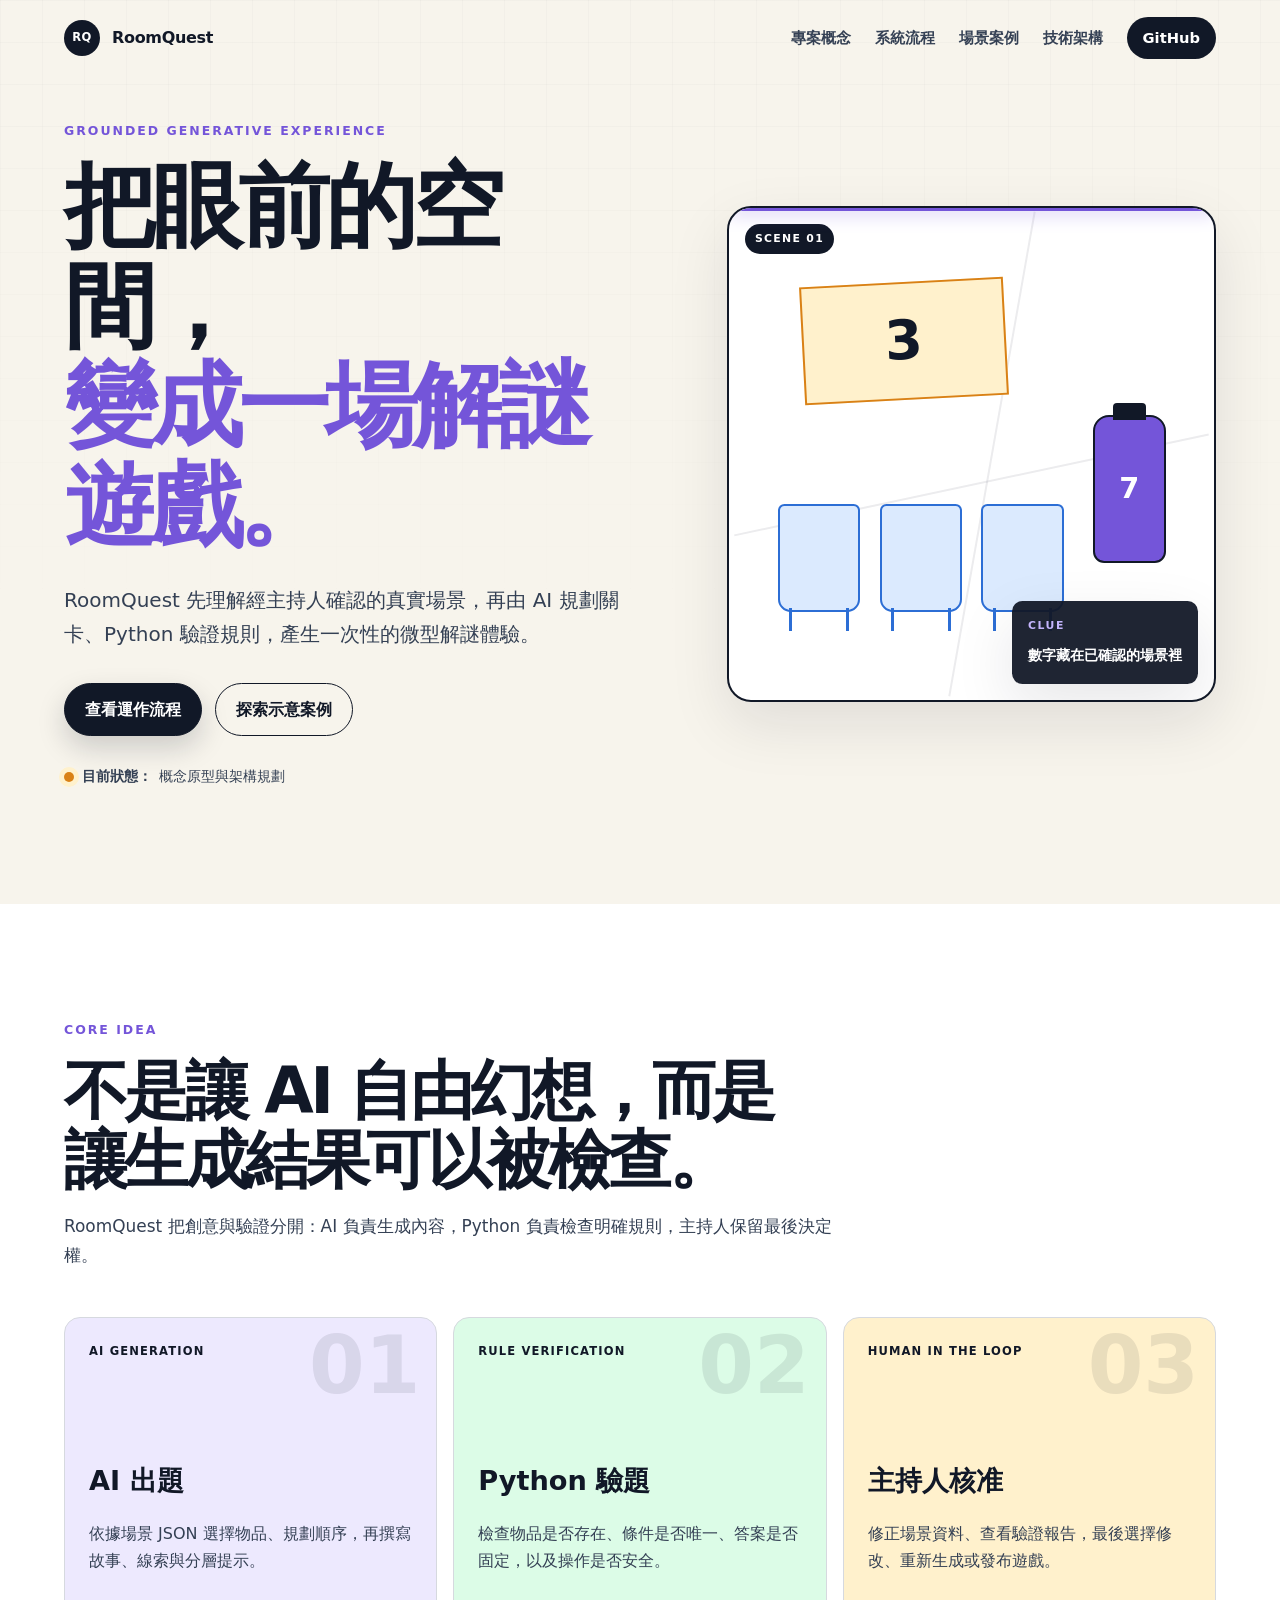
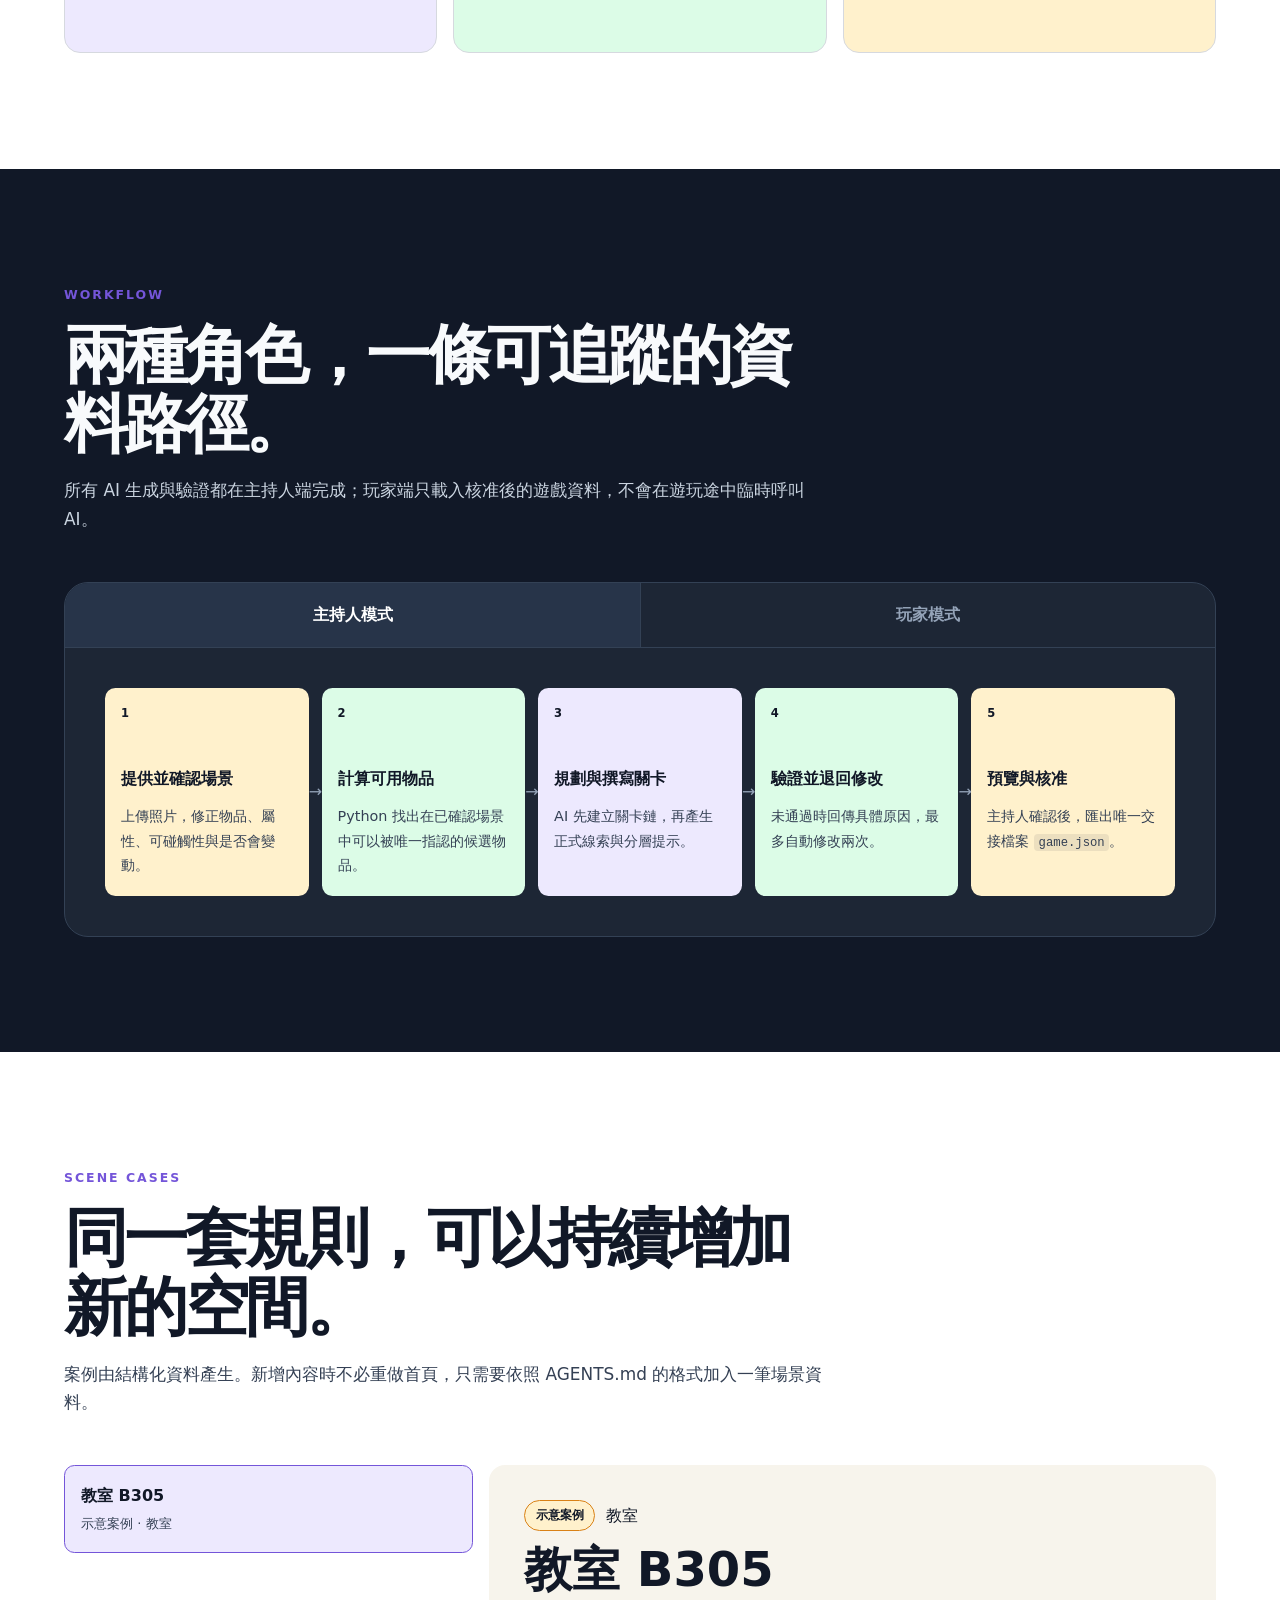
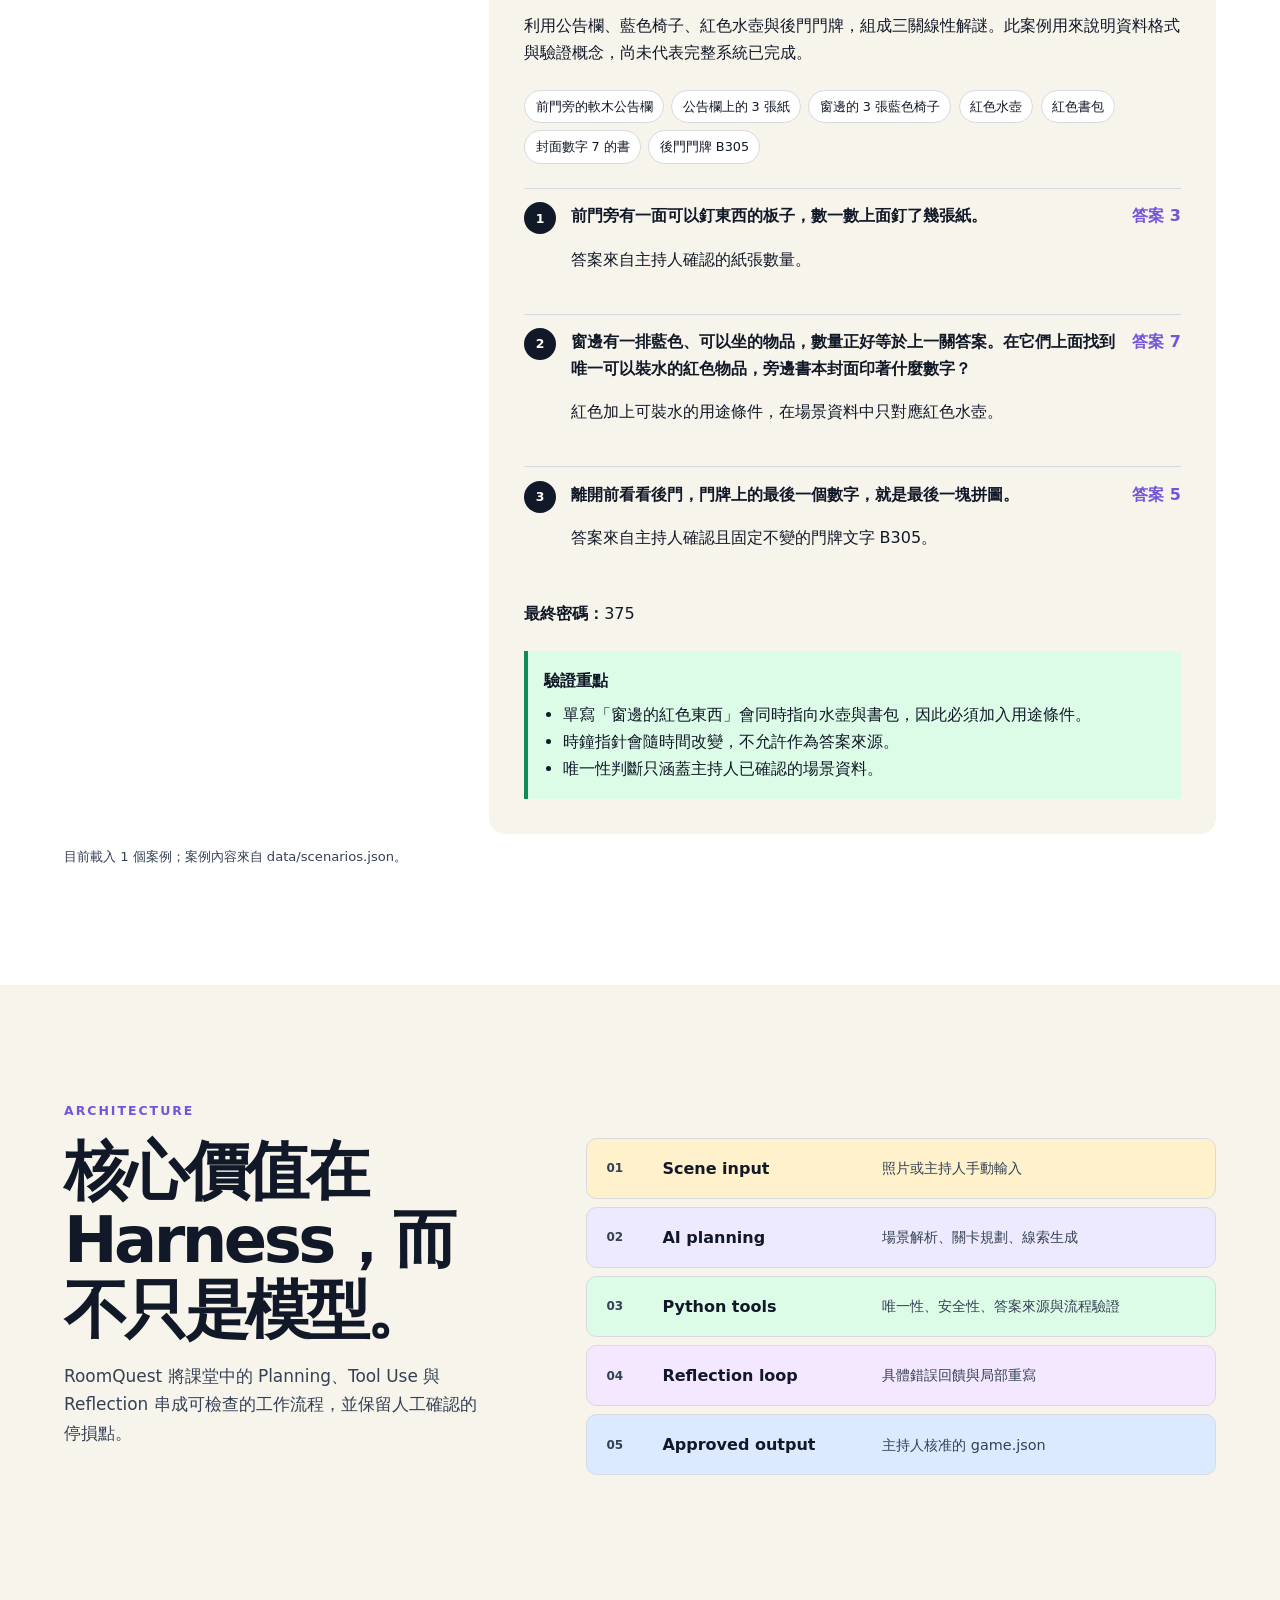
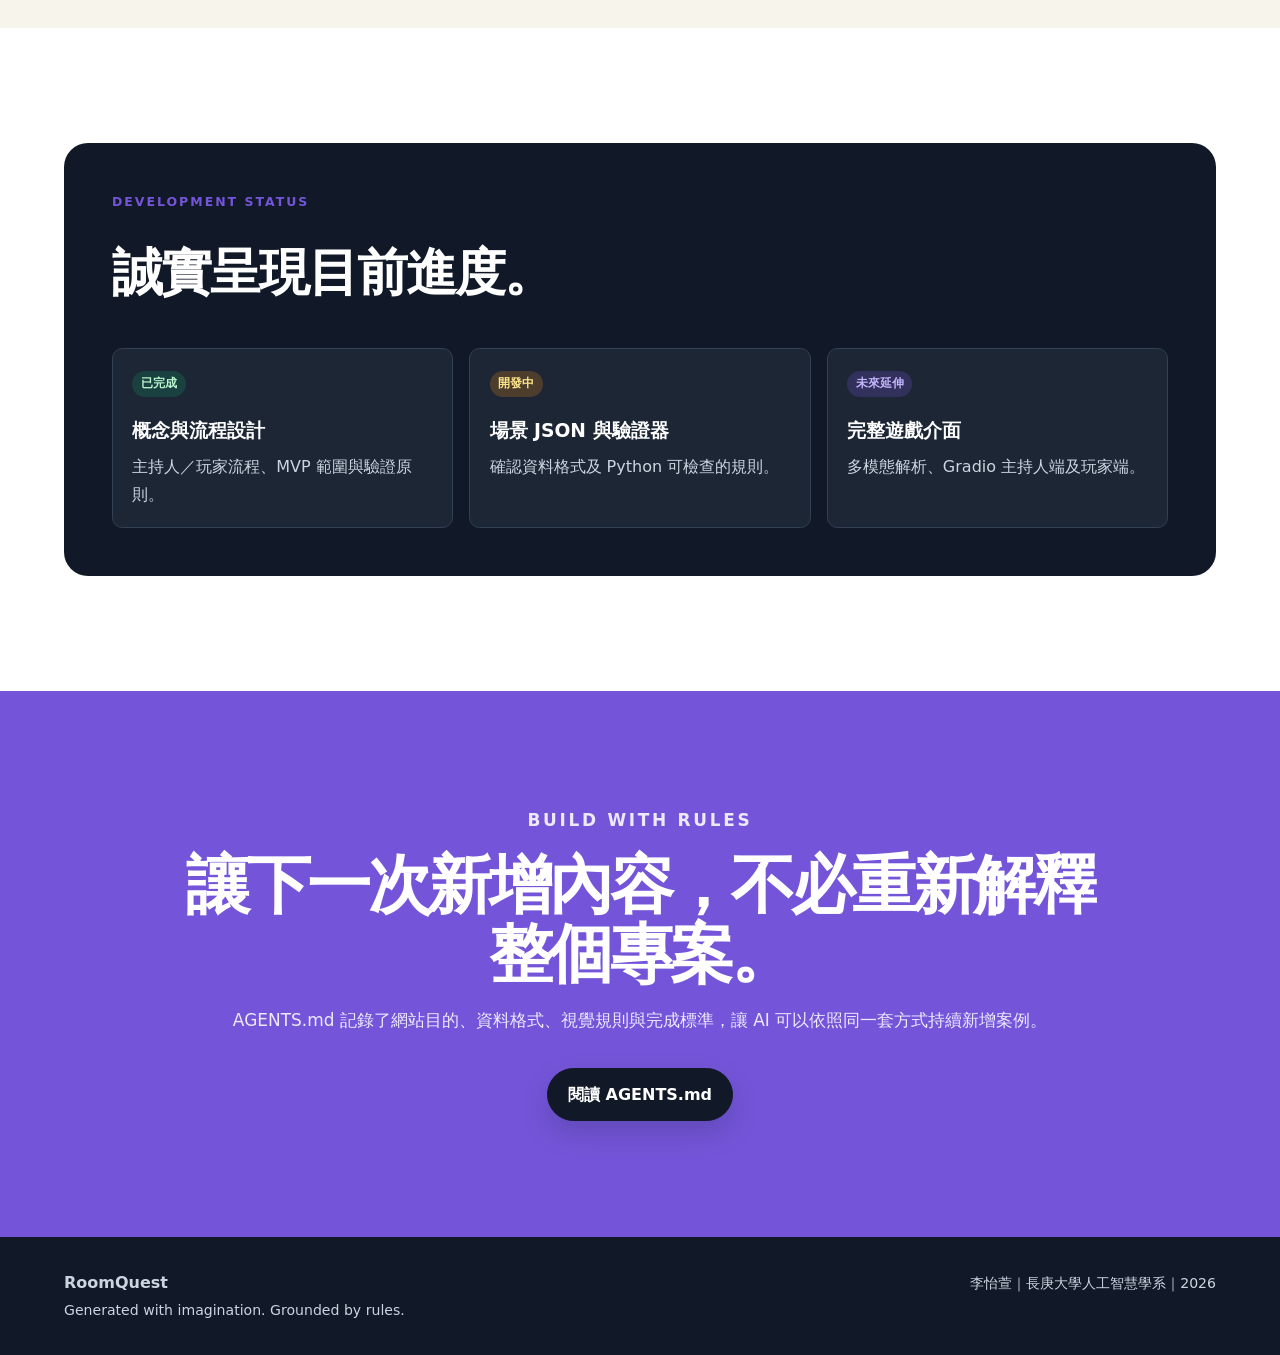
==== index.html @ ece46dca "feat: add RoomQuest project hub website and AGENTS rules" ====
<!doctype html>
<html lang="zh-Hant">
<head>
  <meta charset="utf-8">
  <meta name="viewport" content="width=device-width, initial-scale=1">
  <meta name="description" content="RoomQuest 將真實空間轉換成可驗證的生成式 AI 解謎體驗。">
  <meta name="theme-color" content="#111827">
  <title>RoomQuest｜把真實空間變成解謎遊戲</title>
  <link rel="stylesheet" href="assets/css/styles.css">
</head>
<body>
  <a class="skip-link" href="#main-content">跳到主要內容</a>

  <header class="site-header" data-header>
    <div class="container nav-shell">
      <a class="brand" href="#top" aria-label="RoomQuest 首頁">
        <span class="brand-mark" aria-hidden="true">RQ</span>
        <span>RoomQuest</span>
      </a>

      <button class="nav-toggle" type="button" aria-expanded="false" aria-controls="primary-nav" data-nav-toggle>
        <span class="sr-only">開啟選單</span>
        <span aria-hidden="true"></span>
        <span aria-hidden="true"></span>
      </button>

      <nav id="primary-nav" class="primary-nav" aria-label="主要導覽" data-nav>
        <a href="#about">專案概念</a>
        <a href="#workflow">系統流程</a>
        <a href="#scenarios">場景案例</a>
        <a href="#architecture">技術架構</a>
        <a class="nav-cta" href="https://github.com/lyixuan0718/roomquest-project-hub">GitHub</a>
      </nav>
    </div>
  </header>

  <main id="main-content">
    <section id="top" class="hero section">
      <div class="hero-grid" aria-hidden="true"></div>
      <div class="container hero-layout">
        <div class="hero-copy reveal">
          <p class="eyebrow">Grounded Generative Experience</p>
          <h1>把眼前的空間，<br><span>變成一場解謎遊戲。</span></h1>
          <p class="hero-lead">RoomQuest 先理解經主持人確認的真實場景，再由 AI 規劃關卡、Python 驗證規則，產生一次性的微型解謎體驗。</p>
          <div class="hero-actions">
            <a class="button button-primary" href="#workflow">查看運作流程</a>
            <a class="button button-secondary" href="#scenarios">探索示意案例</a>
          </div>
          <div class="status-line" aria-label="專案目前狀態">
            <span class="status-dot" aria-hidden="true"></span>
            <strong>目前狀態：</strong>概念原型與架構規劃
          </div>
        </div>

        <div class="hero-visual reveal" aria-label="RoomQuest 核心流程示意">
          <div class="room-frame">
            <div class="room-label">SCENE 01</div>
            <div class="object object-board"><span>3</span></div>
            <div class="object object-chair chair-one"></div>
            <div class="object object-chair chair-two"></div>
            <div class="object object-chair chair-three"></div>
            <div class="object object-bottle">7</div>
            <div class="scan-line"></div>
            <div class="clue-card">
              <span>CLUE</span>
              <strong>數字藏在已確認的場景裡</strong>
            </div>
          </div>
        </div>
      </div>
    </section>

    <section id="about" class="section section-light">
      <div class="container">
        <div class="section-heading reveal">
          <p class="eyebrow">Core idea</p>
          <h2>不是讓 AI 自由幻想，而是讓生成結果可以被檢查。</h2>
          <p>RoomQuest 把創意與驗證分開：AI 負責生成內容，Python 負責檢查明確規則，主持人保留最後決定權。</p>
        </div>

        <div class="principle-grid">
          <article class="principle-card principle-ai reveal">
            <div class="principle-index">01</div>
            <p class="card-label">AI generation</p>
            <h3>AI 出題</h3>
            <p>依據場景 JSON 選擇物品、規劃順序，再撰寫故事、線索與分層提示。</p>
          </article>
          <article class="principle-card principle-python reveal">
            <div class="principle-index">02</div>
            <p class="card-label">Rule verification</p>
            <h3>Python 驗題</h3>
            <p>檢查物品是否存在、條件是否唯一、答案是否固定，以及操作是否安全。</p>
          </article>
          <article class="principle-card principle-human reveal">
            <div class="principle-index">03</div>
            <p class="card-label">Human in the loop</p>
            <h3>主持人核准</h3>
            <p>修正場景資料、查看驗證報告，最後選擇修改、重新生成或發布遊戲。</p>
          </article>
        </div>
      </div>
    </section>

    <section id="workflow" class="section section-dark">
      <div class="container">
        <div class="section-heading section-heading-inverse reveal">
          <p class="eyebrow">Workflow</p>
          <h2>兩種角色，一條可追蹤的資料路徑。</h2>
          <p>所有 AI 生成與驗證都在主持人端完成；玩家端只載入核准後的遊戲資料，不會在遊玩途中臨時呼叫 AI。</p>
        </div>

        <div class="workflow-tabs reveal">
          <div class="tab-list" role="tablist" aria-label="RoomQuest 工作流程">
            <button class="tab-button is-active" type="button" role="tab" id="host-tab" aria-selected="true" aria-controls="host-panel" data-tab="host">主持人模式</button>
            <button class="tab-button" type="button" role="tab" id="player-tab" aria-selected="false" aria-controls="player-panel" data-tab="player">玩家模式</button>
          </div>

          <div id="host-panel" class="tab-panel" role="tabpanel" aria-labelledby="host-tab" data-panel="host">
            <ol class="workflow-list">
              <li class="workflow-step step-human"><span>1</span><div><strong>提供並確認場景</strong><p>上傳照片，修正物品、屬性、可碰觸性與是否會變動。</p></div></li>
              <li class="workflow-step step-python"><span>2</span><div><strong>計算可用物品</strong><p>Python 找出在已確認場景中可以被唯一指認的候選物品。</p></div></li>
              <li class="workflow-step step-ai"><span>3</span><div><strong>規劃與撰寫關卡</strong><p>AI 先建立關卡鏈，再產生正式線索與分層提示。</p></div></li>
              <li class="workflow-step step-python"><span>4</span><div><strong>驗證並退回修改</strong><p>未通過時回傳具體原因，最多自動修改兩次。</p></div></li>
              <li class="workflow-step step-human"><span>5</span><div><strong>預覽與核准</strong><p>主持人確認後，匯出唯一交接檔案 <code>game.json</code>。</p></div></li>
            </ol>
          </div>

          <div id="player-panel" class="tab-panel" role="tabpanel" aria-labelledby="player-tab" data-panel="player" hidden>
            <ol class="workflow-list">
              <li class="workflow-step step-data"><span>1</span><div><strong>載入核准遊戲</strong><p>玩家端只讀取主持人發布的 <code>game.json</code>。</p></div></li>
              <li class="workflow-step step-human"><span>2</span><div><strong>觀察現場並作答</strong><p>依照目前線索尋找物品，輸入數字、選項或短詞。</p></div></li>
              <li class="workflow-step step-python"><span>3</span><div><strong>正規化與比對</strong><p>Python 比對答案；答錯可查看由模糊到明確的提示。</p></div></li>
              <li class="workflow-step step-data"><span>4</span><div><strong>解鎖下一關</strong><p>完成所有關卡後，組合取得的數字成為最終密碼。</p></div></li>
              <li class="workflow-step step-data"><span>5</span><div><strong>顯示通關結果</strong><p>呈現完成時間、提示使用次數及遊戲結局。</p></div></li>
            </ol>
          </div>
        </div>
      </div>
    </section>

    <section id="scenarios" class="section section-light">
      <div class="container">
        <div class="section-heading reveal">
          <p class="eyebrow">Scene cases</p>
          <h2>同一套規則，可以持續增加新的空間。</h2>
          <p>案例由結構化資料產生。新增內容時不必重做首頁，只需要依照 AGENTS.md 的格式加入一筆場景資料。</p>
        </div>

        <div class="scenario-layout">
          <div class="scenario-list" data-scenario-list aria-label="場景案例清單"></div>
          <article class="scenario-detail reveal" data-scenario-detail aria-live="polite">
            <p class="empty-state">正在載入場景案例…</p>
          </article>
        </div>
        <p class="data-note" data-scenario-status aria-live="polite"></p>
      </div>
    </section>

    <section id="architecture" class="section section-paper">
      <div class="container architecture-layout">
        <div class="section-heading reveal">
          <p class="eyebrow">Architecture</p>
          <h2>核心價值在 Harness，而不只是模型。</h2>
          <p>RoomQuest 將課堂中的 Planning、Tool Use 與 Reflection 串成可檢查的工作流程，並保留人工確認的停損點。</p>
        </div>

        <div class="architecture-stack reveal" aria-label="技術架構">
          <div class="architecture-row architecture-input"><span>01</span><strong>Scene input</strong><p>照片或主持人手動輸入</p></div>
          <div class="architecture-row architecture-ai"><span>02</span><strong>AI planning</strong><p>場景解析、關卡規劃、線索生成</p></div>
          <div class="architecture-row architecture-python"><span>03</span><strong>Python tools</strong><p>唯一性、安全性、答案來源與流程驗證</p></div>
          <div class="architecture-row architecture-loop"><span>04</span><strong>Reflection loop</strong><p>具體錯誤回饋與局部重寫</p></div>
          <div class="architecture-row architecture-output"><span>05</span><strong>Approved output</strong><p>主持人核准的 game.json</p></div>
        </div>
      </div>
    </section>

    <section class="section section-light">
      <div class="container roadmap-shell reveal">
        <div>
          <p class="eyebrow">Development status</p>
          <h2>誠實呈現目前進度。</h2>
        </div>
        <div class="roadmap-grid">
          <div class="roadmap-item">
            <span class="roadmap-status status-done">已完成</span>
            <h3>概念與流程設計</h3>
            <p>主持人／玩家流程、MVP 範圍與驗證原則。</p>
          </div>
          <div class="roadmap-item">
            <span class="roadmap-status status-active">開發中</span>
            <h3>場景 JSON 與驗證器</h3>
            <p>確認資料格式及 Python 可檢查的規則。</p>
          </div>
          <div class="roadmap-item">
            <span class="roadmap-status status-future">未來延伸</span>
            <h3>完整遊戲介面</h3>
            <p>多模態解析、Gradio 主持人端及玩家端。</p>
          </div>
        </div>
      </div>
    </section>

    <section class="section final-cta">
      <div class="container final-cta-inner reveal">
        <p class="eyebrow">Build with rules</p>
        <h2>讓下一次新增內容，不必重新解釋整個專案。</h2>
        <p>AGENTS.md 記錄了網站目的、資料格式、視覺規則與完成標準，讓 AI 可以依照同一套方式持續新增案例。</p>
        <a class="button button-primary" href="https://github.com/lyixuan0718/roomquest-project-hub/blob/main/AGENTS.md">閱讀 AGENTS.md</a>
      </div>
    </section>
  </main>

  <footer class="site-footer">
    <div class="container footer-layout">
      <div><strong>RoomQuest</strong><p>Generated with imagination. Grounded by rules.</p></div>
      <p>李怡萱｜長庚大學人工智慧學系｜2026</p>
    </div>
  </footer>

  <script src="assets/js/main.js" defer></script>
</body>
</html>
---- assets/css/styles.css ----
:root {
  --ink: #111827;
  --ink-soft: #344054;
  --paper: #f7f4ec;
  --surface: #ffffff;
  --surface-soft: #eef2f6;
  --line: #d6d9df;
  --purple: #7455d9;
  --purple-soft: #ede9fe;
  --green: #138a5b;
  --green-soft: #dcfce7;
  --amber: #d98116;
  --amber-soft: #fff1cc;
  --blue: #2c6ed5;
  --blue-soft: #dbeafe;
  --radius-sm: 0.65rem;
  --radius-md: 1rem;
  --radius-lg: 1.5rem;
  --shadow: 0 22px 60px rgb(17 24 39 / 10%);
  --container: 72rem;
}

* {
  box-sizing: border-box;
}

html {
  scroll-behavior: smooth;
}

body {
  margin: 0;
  color: var(--ink);
  background: var(--paper);
  font-family: Inter, ui-sans-serif, system-ui, -apple-system, BlinkMacSystemFont, "Segoe UI", "Noto Sans TC", sans-serif;
  line-height: 1.7;
}

body.nav-open {
  overflow: hidden;
}

a {
  color: inherit;
}

button,
input,
textarea,
select {
  font: inherit;
}

button,
a {
  -webkit-tap-highlight-color: transparent;
}

:focus-visible {
  outline: 3px solid var(--blue);
  outline-offset: 4px;
}

.sr-only {
  position: absolute;
  width: 1px;
  height: 1px;
  padding: 0;
  margin: -1px;
  overflow: hidden;
  clip: rect(0, 0, 0, 0);
  white-space: nowrap;
  border: 0;
}

.skip-link {
  position: fixed;
  top: 0.75rem;
  left: 0.75rem;
  z-index: 200;
  padding: 0.75rem 1rem;
  color: #fff;
  background: var(--ink);
  border-radius: var(--radius-sm);
  transform: translateY(-160%);
}

.skip-link:focus {
  transform: translateY(0);
}

.container {
  width: min(calc(100% - 2rem), var(--container));
  margin-inline: auto;
}

.section {
  position: relative;
  padding: clamp(4.5rem, 9vw, 8rem) 0;
}

.section-light {
  background: var(--surface);
}

.section-dark {
  color: #f8fafc;
  background: var(--ink);
}

.section-paper {
  background: var(--paper);
}

.site-header {
  position: fixed;
  inset: 0 0 auto;
  z-index: 100;
  border-bottom: 1px solid transparent;
  transition: background 180ms ease, border-color 180ms ease, backdrop-filter 180ms ease;
}

.site-header.is-scrolled {
  background: rgb(247 244 236 / 90%);
  border-color: rgb(17 24 39 / 10%);
  backdrop-filter: blur(14px);
}

.nav-shell {
  min-height: 4.75rem;
  display: flex;
  align-items: center;
  justify-content: space-between;
  gap: 2rem;
}

.brand {
  display: inline-flex;
  align-items: center;
  gap: 0.75rem;
  font-weight: 800;
  text-decoration: none;
  letter-spacing: -0.02em;
}

.brand-mark {
  width: 2.25rem;
  aspect-ratio: 1;
  display: grid;
  place-items: center;
  color: #fff;
  background: var(--ink);
  border-radius: 50%;
  font-size: 0.72rem;
  letter-spacing: 0.04em;
}

.primary-nav {
  display: flex;
  align-items: center;
  gap: 1.5rem;
}

.primary-nav a {
  color: var(--ink-soft);
  font-size: 0.92rem;
  font-weight: 700;
  text-decoration: none;
}

.primary-nav a:hover {
  color: var(--ink);
}

.primary-nav .nav-cta {
  padding: 0.55rem 1rem;
  color: #fff;
  background: var(--ink);
  border-radius: 999px;
}

.nav-toggle {
  width: 2.75rem;
  height: 2.75rem;
  display: none;
  place-items: center;
  gap: 0.35rem;
  padding: 0.7rem;
  background: transparent;
  border: 0;
}

.nav-toggle span:not(.sr-only) {
  width: 100%;
  height: 2px;
  background: var(--ink);
  transition: transform 180ms ease;
}

.hero {
  min-height: 100vh;
  display: grid;
  align-items: center;
  overflow: hidden;
  padding-top: 7.5rem;
}

.hero-grid {
  position: absolute;
  inset: 0;
  opacity: 0.45;
  background-image: linear-gradient(rgb(17 24 39 / 5%) 1px, transparent 1px), linear-gradient(90deg, rgb(17 24 39 / 5%) 1px, transparent 1px);
  background-size: 42px 42px;
  mask-image: linear-gradient(to bottom, #000, transparent 80%);
}

.hero-layout {
  position: relative;
  display: grid;
  grid-template-columns: minmax(0, 1.08fr) minmax(22rem, 0.92fr);
  align-items: center;
  gap: clamp(3rem, 7vw, 7rem);
}

.eyebrow {
  margin: 0 0 1rem;
  color: var(--purple);
  font-size: 0.78rem;
  font-weight: 850;
  letter-spacing: 0.16em;
  text-transform: uppercase;
}

.hero h1,
.section-heading h2,
.final-cta h2 {
  margin: 0;
  font-weight: 850;
  letter-spacing: -0.055em;
  line-height: 1.08;
}

.hero h1 {
  max-width: 13ch;
  font-size: clamp(3.2rem, 7.2vw, 6.8rem);
}

.hero h1 span {
  color: var(--purple);
}

.hero-lead {
  max-width: 40rem;
  margin: 1.75rem 0 0;
  color: var(--ink-soft);
  font-size: clamp(1.05rem, 1.6vw, 1.25rem);
}

.hero-actions {
  display: flex;
  flex-wrap: wrap;
  gap: 0.8rem;
  margin-top: 2rem;
}

.button {
  min-height: 3rem;
  display: inline-flex;
  align-items: center;
  justify-content: center;
  padding: 0.75rem 1.25rem;
  border: 1px solid var(--ink);
  border-radius: 999px;
  font-weight: 800;
  text-decoration: none;
  transition: transform 160ms ease, box-shadow 160ms ease;
}

.button:hover {
  transform: translateY(-2px);
}

.button-primary {
  color: #fff;
  background: var(--ink);
  box-shadow: 0 12px 28px rgb(17 24 39 / 18%);
}

.button-secondary {
  background: transparent;
}

.status-line {
  display: flex;
  flex-wrap: wrap;
  align-items: center;
  gap: 0.45rem;
  margin-top: 1.75rem;
  color: var(--ink-soft);
  font-size: 0.9rem;
}

.status-dot {
  width: 0.65rem;
  height: 0.65rem;
  background: var(--amber);
  border-radius: 50%;
  box-shadow: 0 0 0 5px var(--amber-soft);
}

.room-frame {
  position: relative;
  min-height: 31rem;
  overflow: hidden;
  background: #fff;
  border: 2px solid var(--ink);
  border-radius: var(--radius-lg);
  box-shadow: var(--shadow);
}

.room-frame::before,
.room-frame::after {
  content: "";
  position: absolute;
  background: var(--ink);
  opacity: 0.08;
}

.room-frame::before {
  inset: 56% 0 auto;
  height: 2px;
  transform: rotate(-12deg);
}

.room-frame::after {
  top: 0;
  bottom: 0;
  left: 54%;
  width: 2px;
  transform: rotate(10deg);
}

.room-label {
  position: absolute;
  top: 1rem;
  left: 1rem;
  z-index: 2;
  padding: 0.35rem 0.6rem;
  color: #fff;
  background: var(--ink);
  border-radius: 999px;
  font-size: 0.68rem;
  font-weight: 800;
  letter-spacing: 0.12em;
}

.object {
  position: absolute;
  z-index: 2;
}

.object-board {
  top: 15%;
  left: 15%;
  width: 42%;
  height: 24%;
  display: grid;
  place-items: center;
  background: var(--amber-soft);
  border: 2px solid var(--amber);
  transform: rotate(-3deg);
}

.object-board span {
  font-size: 3.4rem;
  font-weight: 900;
}

.object-chair {
  bottom: 18%;
  width: 17%;
  height: 22%;
  background: var(--blue-soft);
  border: 2px solid var(--blue);
  border-radius: 0.4rem 0.4rem 0.8rem 0.8rem;
}

.object-chair::after {
  content: "";
  position: absolute;
  right: 12%;
  bottom: -20%;
  left: 12%;
  height: 22%;
  border-right: 3px solid var(--blue);
  border-left: 3px solid var(--blue);
}

.chair-one { left: 10%; }
.chair-two { left: 31%; }
.chair-three { left: 52%; }

.object-bottle {
  right: 10%;
  bottom: 28%;
  width: 15%;
  height: 30%;
  display: grid;
  place-items: center;
  color: #fff;
  background: var(--purple);
  border: 2px solid var(--ink);
  border-radius: 1rem 1rem 0.7rem 0.7rem;
  font-size: 1.8rem;
  font-weight: 900;
}

.object-bottle::before {
  content: "";
  position: absolute;
  top: -10%;
  width: 48%;
  height: 12%;
  background: var(--ink);
  border-radius: 0.25rem 0.25rem 0 0;
}

.scan-line {
  position: absolute;
  z-index: 3;
  top: 0;
  right: 0;
  left: 0;
  height: 3px;
  background: var(--purple);
  box-shadow: 0 0 18px var(--purple);
  animation: scan 4s ease-in-out infinite;
}

.clue-card {
  position: absolute;
  z-index: 4;
  right: 1rem;
  bottom: 1rem;
  max-width: 14rem;
  padding: 1rem;
  background: rgb(17 24 39 / 94%);
  border-radius: var(--radius-sm);
  color: #fff;
  box-shadow: var(--shadow);
}

.clue-card span {
  display: block;
  margin-bottom: 0.35rem;
  color: #c4b5fd;
  font-size: 0.68rem;
  font-weight: 800;
  letter-spacing: 0.14em;
}

.clue-card strong {
  font-size: 0.9rem;
}

@keyframes scan {
  0%, 100% { transform: translateY(3rem); opacity: 0; }
  15%, 85% { opacity: 1; }
  50% { transform: translateY(27rem); }
}

.section-heading {
  max-width: 48rem;
  margin-bottom: 3rem;
}

.section-heading h2,
.final-cta h2 {
  font-size: clamp(2.3rem, 5vw, 4.5rem);
}

.section-heading > p:last-child,
.final-cta p {
  color: var(--ink-soft);
  font-size: 1.06rem;
}

.section-heading-inverse > p:last-child {
  color: #cbd5e1;
}

.principle-grid {
  display: grid;
  grid-template-columns: repeat(3, 1fr);
  gap: 1rem;
}

.principle-card {
  position: relative;
  min-height: 21rem;
  padding: 1.5rem;
  overflow: hidden;
  border: 1px solid var(--line);
  border-radius: var(--radius-md);
}

.principle-card h3 {
  margin: 6rem 0 0.5rem;
  font-size: 1.7rem;
}

.principle-card p:last-child {
  color: var(--ink-soft);
}

.principle-index {
  position: absolute;
  top: 0.5rem;
  right: 1rem;
  font-size: 5rem;
  font-weight: 900;
  line-height: 1;
  opacity: 0.09;
}

.card-label {
  margin: 0;
  font-size: 0.72rem;
  font-weight: 850;
  letter-spacing: 0.1em;
  text-transform: uppercase;
}

.principle-ai { background: var(--purple-soft); }
.principle-python { background: var(--green-soft); }
.principle-human { background: var(--amber-soft); }

.workflow-tabs {
  overflow: hidden;
  background: #1d2635;
  border: 1px solid #334155;
  border-radius: var(--radius-lg);
}

.tab-list {
  display: grid;
  grid-template-columns: repeat(2, 1fr);
  border-bottom: 1px solid #334155;
}

.tab-button {
  min-height: 4rem;
  color: #94a3b8;
  background: transparent;
  border: 0;
  font-weight: 800;
}

.tab-button + .tab-button {
  border-left: 1px solid #334155;
}

.tab-button.is-active {
  color: #fff;
  background: #273449;
}

.tab-panel {
  padding: clamp(1.2rem, 4vw, 2.5rem);
}

.workflow-list {
  display: grid;
  grid-template-columns: repeat(5, 1fr);
  gap: 0.8rem;
  margin: 0;
  padding: 0;
  list-style: none;
}

.workflow-step {
  position: relative;
  min-height: 13rem;
  padding: 1rem;
  color: var(--ink);
  border-radius: var(--radius-sm);
}

.workflow-step:not(:last-child)::after {
  content: "→";
  position: absolute;
  top: 50%;
  right: -0.8rem;
  z-index: 2;
  width: 0.8rem;
  color: #94a3b8;
  text-align: center;
  transform: translateY(-50%);
}

.workflow-step > span {
  display: block;
  margin-bottom: 2.8rem;
  font-size: 0.72rem;
  font-weight: 900;
}

.workflow-step strong {
  display: block;
  line-height: 1.35;
}

.workflow-step p {
  margin-bottom: 0;
  color: var(--ink-soft);
  font-size: 0.9rem;
}

.step-ai { background: var(--purple-soft); }
.step-python { background: var(--green-soft); }
.step-human { background: var(--amber-soft); }
.step-data { background: var(--blue-soft); }

code {
  padding: 0.1rem 0.3rem;
  background: rgb(17 24 39 / 8%);
  border-radius: 0.25rem;
  font-size: 0.85em;
}

.scenario-layout {
  display: grid;
  grid-template-columns: minmax(15rem, 0.36fr) minmax(0, 0.64fr);
  gap: 1rem;
}

.scenario-list {
  display: grid;
  align-content: start;
  gap: 0.65rem;
}

.scenario-button {
  width: 100%;
  padding: 1rem;
  color: var(--ink);
  background: var(--surface);
  border: 1px solid var(--line);
  border-radius: var(--radius-sm);
  text-align: left;
  transition: border-color 150ms ease, background 150ms ease, transform 150ms ease;
}

.scenario-button:hover {
  border-color: var(--purple);
  transform: translateX(3px);
}

.scenario-button.is-active {
  background: var(--purple-soft);
  border-color: var(--purple);
}

.scenario-button strong,
.scenario-button span {
  display: block;
}

.scenario-button span {
  margin-top: 0.25rem;
  color: var(--ink-soft);
  font-size: 0.82rem;
}

.scenario-detail {
  min-height: 30rem;
  padding: clamp(1.25rem, 4vw, 2.2rem);
  background: var(--paper);
  border-radius: var(--radius-md);
}

.scenario-topline {
  display: flex;
  flex-wrap: wrap;
  align-items: center;
  gap: 0.7rem;
}

.scenario-status {
  display: inline-flex;
  padding: 0.25rem 0.65rem;
  background: var(--amber-soft);
  border: 1px solid var(--amber);
  border-radius: 999px;
  font-size: 0.75rem;
  font-weight: 800;
}

.scenario-detail h3 {
  margin: 0.75rem 0 0;
  font-size: clamp(1.8rem, 4vw, 3rem);
  line-height: 1.1;
}

.object-tags {
  display: flex;
  flex-wrap: wrap;
  gap: 0.45rem;
  margin: 1.5rem 0;
}

.object-tag {
  padding: 0.3rem 0.65rem;
  background: var(--surface);
  border: 1px solid var(--line);
  border-radius: 999px;
  font-size: 0.8rem;
}

.clue-list {
  display: grid;
  gap: 0.7rem;
  margin: 1.2rem 0;
  padding: 0;
  list-style: none;
}

.clue-item {
  display: grid;
  grid-template-columns: auto 1fr auto;
  gap: 0.9rem;
  align-items: start;
  padding: 0.85rem 0;
  border-top: 1px solid var(--line);
}

.clue-number {
  width: 2rem;
  aspect-ratio: 1;
  display: grid;
  place-items: center;
  color: #fff;
  background: var(--ink);
  border-radius: 50%;
  font-size: 0.78rem;
  font-weight: 850;
}

.clue-answer {
  min-width: 3rem;
  color: var(--purple);
  font-weight: 900;
  text-align: right;
}

.validation-box {
  margin-top: 1.5rem;
  padding: 1rem;
  background: var(--green-soft);
  border-left: 4px solid var(--green);
}

.validation-box strong {
  display: block;
  margin-bottom: 0.4rem;
}

.validation-box ul {
  margin: 0;
  padding-left: 1.2rem;
}

.data-note {
  min-height: 1.5rem;
  margin: 0.75rem 0 0;
  color: var(--ink-soft);
  font-size: 0.82rem;
}

.architecture-layout {
  display: grid;
  grid-template-columns: minmax(0, 0.8fr) minmax(22rem, 1.2fr);
  align-items: center;
  gap: clamp(3rem, 8vw, 8rem);
}

.architecture-stack {
  display: grid;
  gap: 0.5rem;
}

.architecture-row {
  display: grid;
  grid-template-columns: 2.5rem 0.65fr 1fr;
  gap: 1rem;
  align-items: center;
  padding: 1rem 1.2rem;
  border: 1px solid var(--line);
  border-radius: var(--radius-sm);
}

.architecture-row > span {
  color: var(--ink-soft);
  font-size: 0.75rem;
  font-weight: 850;
}

.architecture-row p {
  margin: 0;
  color: var(--ink-soft);
  font-size: 0.9rem;
}

.architecture-input { background: var(--amber-soft); }
.architecture-ai { background: var(--purple-soft); }
.architecture-python { background: var(--green-soft); }
.architecture-loop { background: #f3e8ff; }
.architecture-output { background: var(--blue-soft); }

.roadmap-shell {
  padding: clamp(1.5rem, 5vw, 3rem);
  color: #fff;
  background: var(--ink);
  border-radius: var(--radius-lg);
}

.roadmap-shell h2 {
  margin: 0;
  font-size: clamp(2rem, 4vw, 3.5rem);
  letter-spacing: -0.04em;
}

.roadmap-grid {
  display: grid;
  grid-template-columns: repeat(3, 1fr);
  gap: 1rem;
  margin-top: 2rem;
}

.roadmap-item {
  padding: 1.2rem;
  background: #1d2635;
  border: 1px solid #334155;
  border-radius: var(--radius-sm);
}

.roadmap-item h3 {
  margin-bottom: 0.4rem;
}

.roadmap-item p {
  margin: 0;
  color: #cbd5e1;
}

.roadmap-status {
  display: inline-block;
  padding: 0.2rem 0.55rem;
  border-radius: 999px;
  font-size: 0.72rem;
  font-weight: 850;
}

.status-done { color: #bbf7d0; background: rgb(19 138 91 / 28%); }
.status-active { color: #fde68a; background: rgb(217 129 22 / 25%); }
.status-future { color: #c4b5fd; background: rgb(116 85 217 / 24%); }

.final-cta {
  color: #fff;
  background: var(--purple);
}

.final-cta-inner {
  max-width: 58rem;
  text-align: center;
}

.final-cta .eyebrow,
.final-cta p {
  color: #ede9fe;
}

.final-cta .button-primary {
  margin-top: 1rem;
  background: var(--ink);
}

.site-footer {
  padding: 2rem 0;
  color: #cbd5e1;
  background: var(--ink);
}

.footer-layout {
  display: flex;
  justify-content: space-between;
  gap: 2rem;
}

.footer-layout p {
  margin: 0.2rem 0 0;
  font-size: 0.88rem;
}

.reveal {
  opacity: 0;
  transform: translateY(18px);
  transition: opacity 600ms ease, transform 600ms ease;
}

.reveal.is-visible {
  opacity: 1;
  transform: translateY(0);
}

.empty-state {
  color: var(--ink-soft);
}

@media (max-width: 960px) {
  .hero-layout,
  .architecture-layout {
    grid-template-columns: 1fr;
  }

  .hero {
    min-height: auto;
  }

  .hero-visual {
    max-width: 38rem;
  }

  .workflow-list {
    grid-template-columns: 1fr;
  }

  .workflow-step {
    min-height: auto;
  }

  .workflow-step > span {
    margin-bottom: 1rem;
  }

  .workflow-step:not(:last-child)::after {
    content: "↓";
    top: auto;
    right: 50%;
    bottom: -0.85rem;
    transform: translateX(50%);
  }
}

@media (max-width: 760px) {
  .section {
    padding: 4.5rem 0;
  }

  .nav-toggle {
    display: grid;
  }

  .primary-nav {
    position: fixed;
    inset: 4.75rem 1rem auto;
    display: none;
    align-items: stretch;
    padding: 1rem;
    background: var(--surface);
    border: 1px solid var(--line);
    border-radius: var(--radius-md);
    box-shadow: var(--shadow);
  }

  .primary-nav.is-open {
    display: grid;
  }

  .primary-nav a {
    padding: 0.75rem;
  }

  .primary-nav .nav-cta {
    text-align: center;
  }

  .principle-grid,
  .roadmap-grid,
  .scenario-layout {
    grid-template-columns: 1fr;
  }

  .principle-card {
    min-height: 17rem;
  }

  .architecture-row {
    grid-template-columns: 2rem 1fr;
  }

  .architecture-row p {
    grid-column: 2;
  }

  .footer-layout {
    flex-direction: column;
  }
}

@media (max-width: 480px) {
  .container {
    width: min(calc(100% - 1.25rem), var(--container));
  }

  .hero h1 {
    font-size: clamp(2.8rem, 15vw, 4.2rem);
  }

  .room-frame {
    min-height: 25rem;
  }

  .clue-card {
    left: 1rem;
    max-width: none;
  }

  .clue-item {
    grid-template-columns: auto 1fr;
  }

  .clue-answer {
    grid-column: 2;
    text-align: left;
  }
}

@media (prefers-reduced-motion: reduce) {
  html {
    scroll-behavior: auto;
  }

  *,
  *::before,
  *::after {
    animation-duration: 0.01ms !important;
    animation-iteration-count: 1 !important;
    scroll-behavior: auto !important;
    transition-duration: 0.01ms !important;
  }

  .reveal {
    opacity: 1;
    transform: none;
  }
}
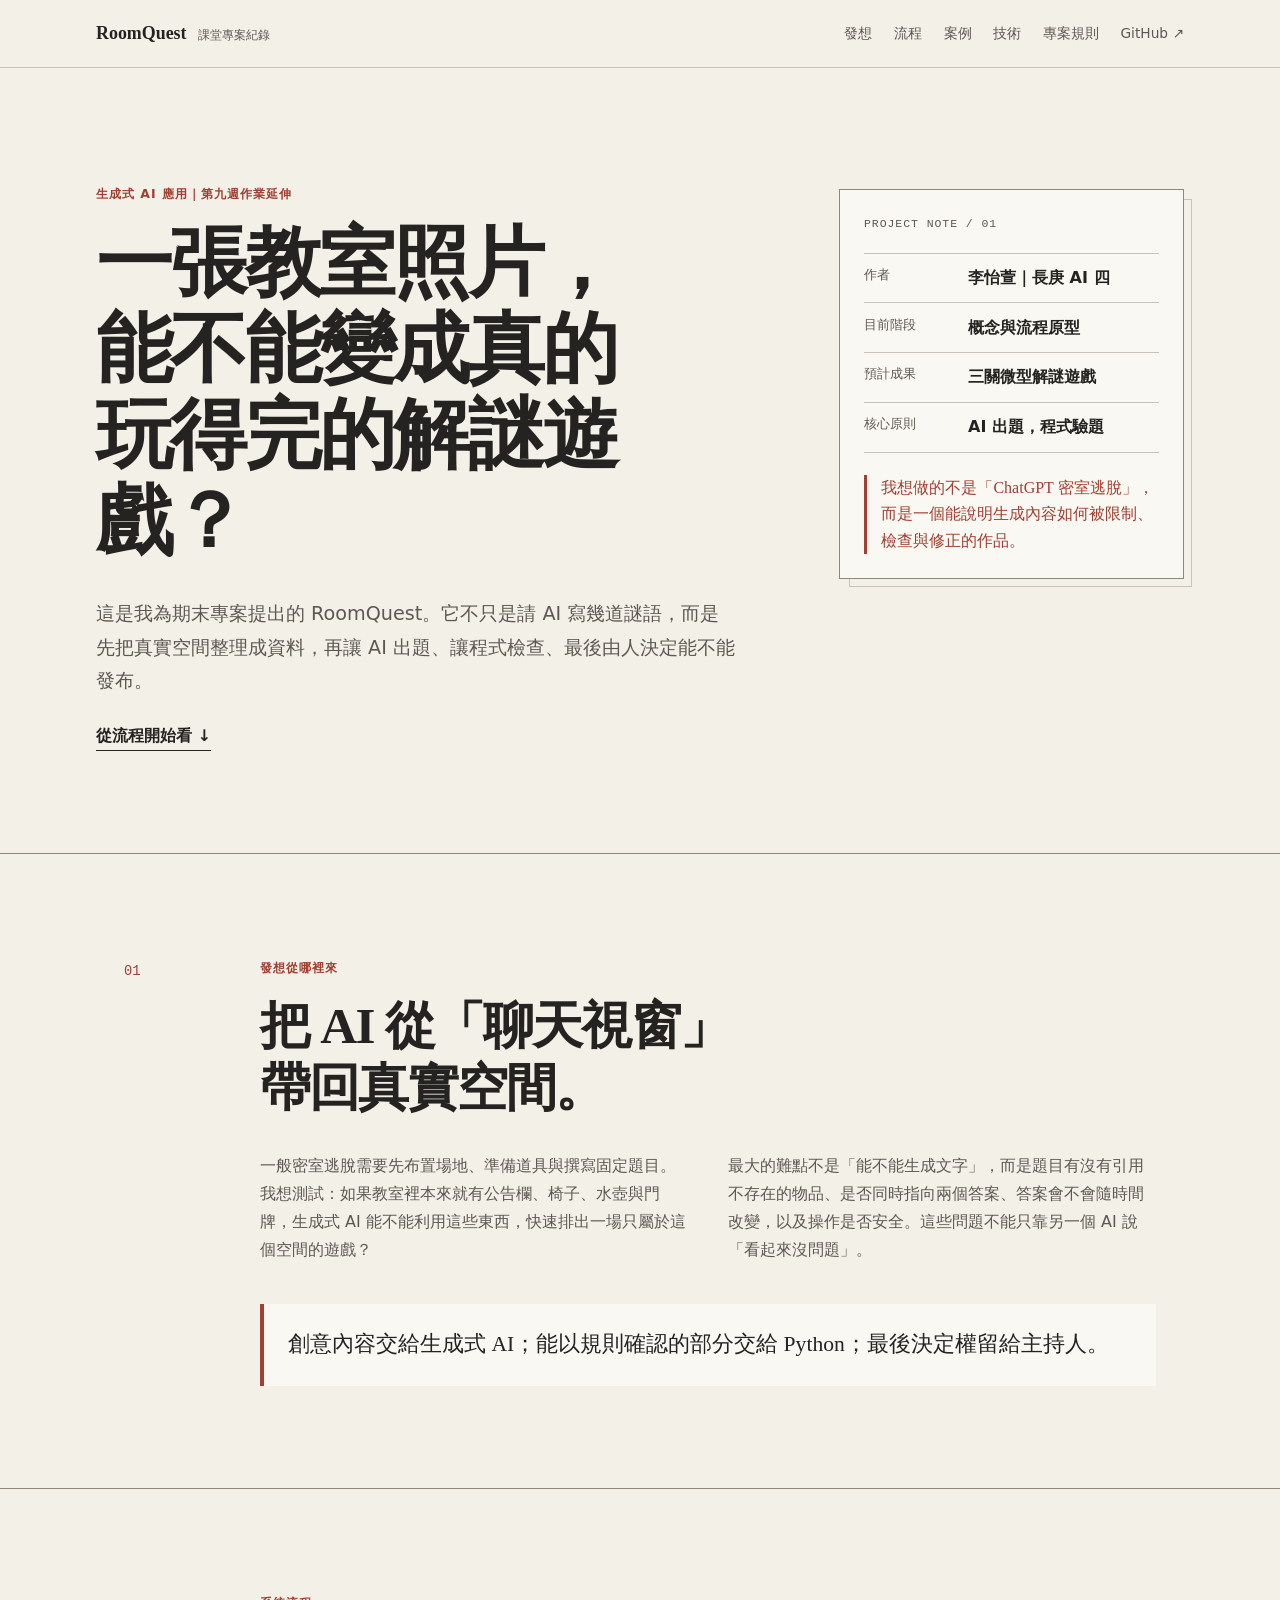
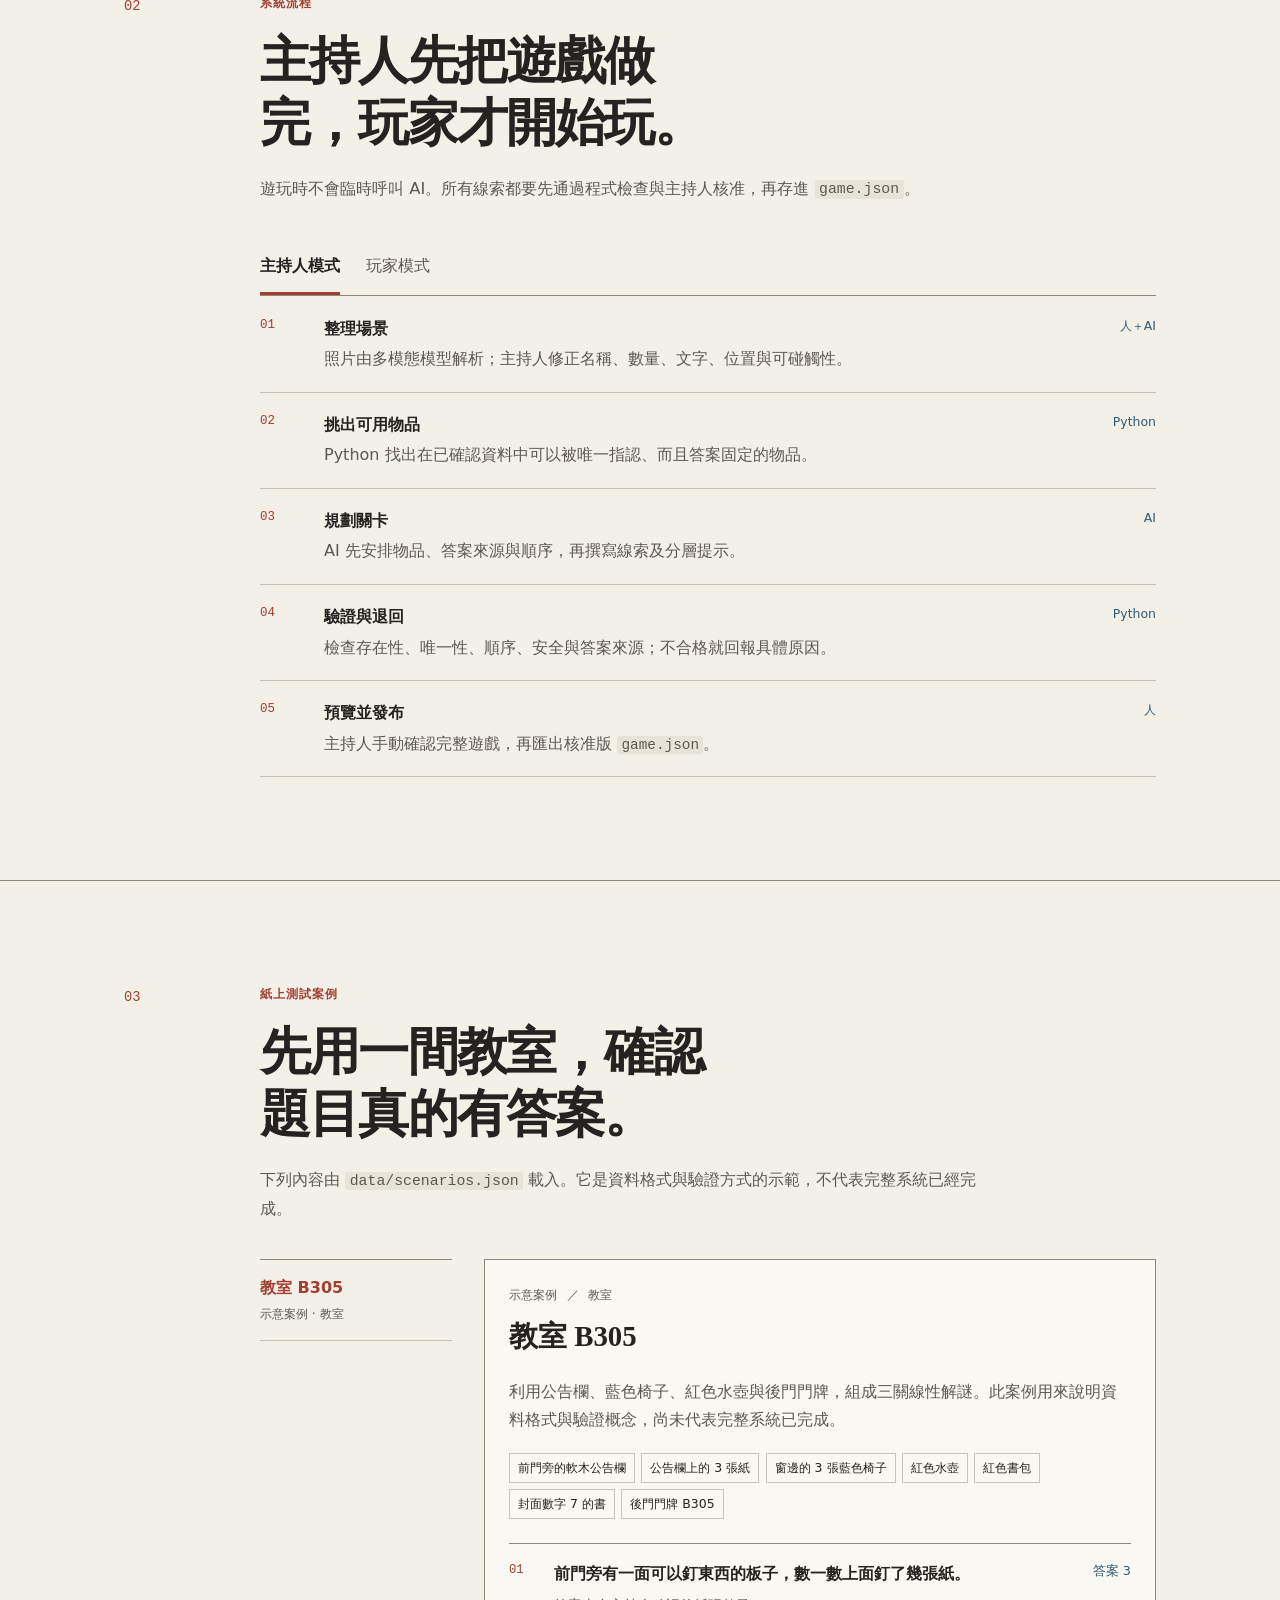
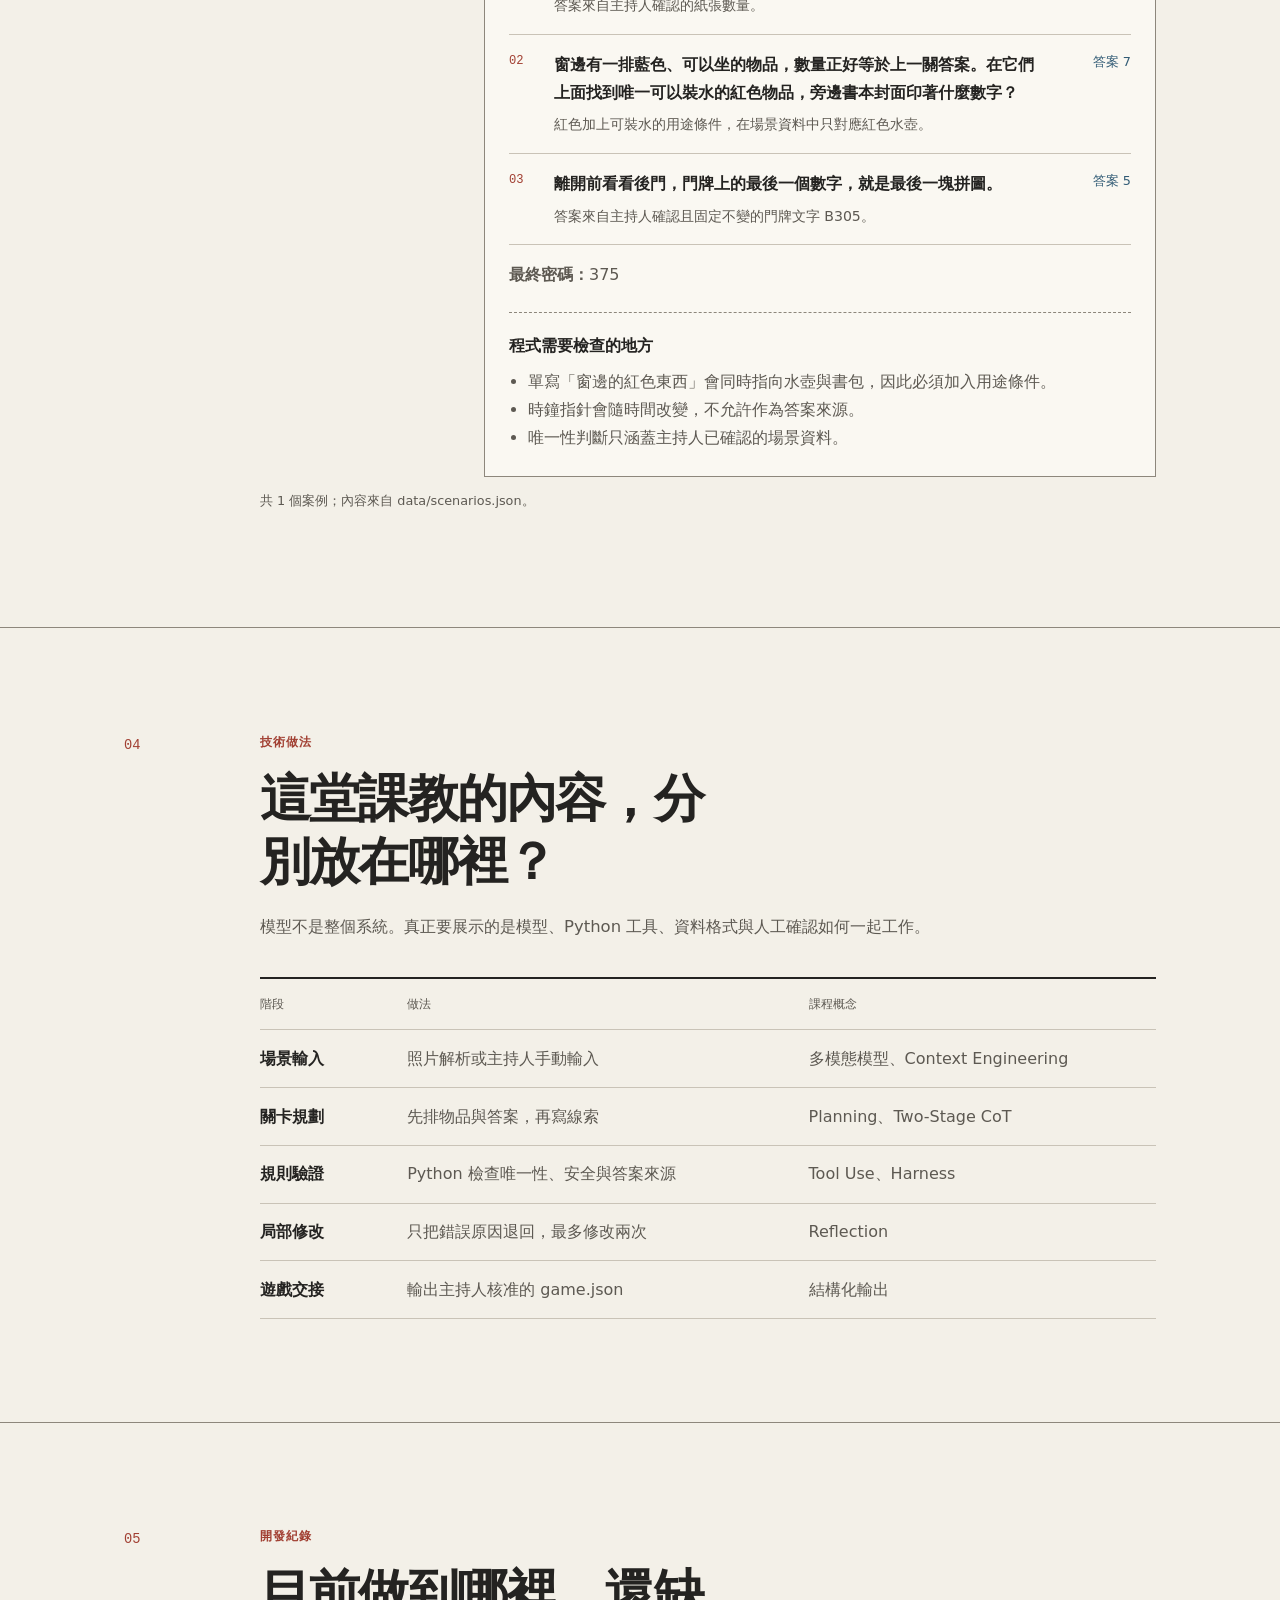
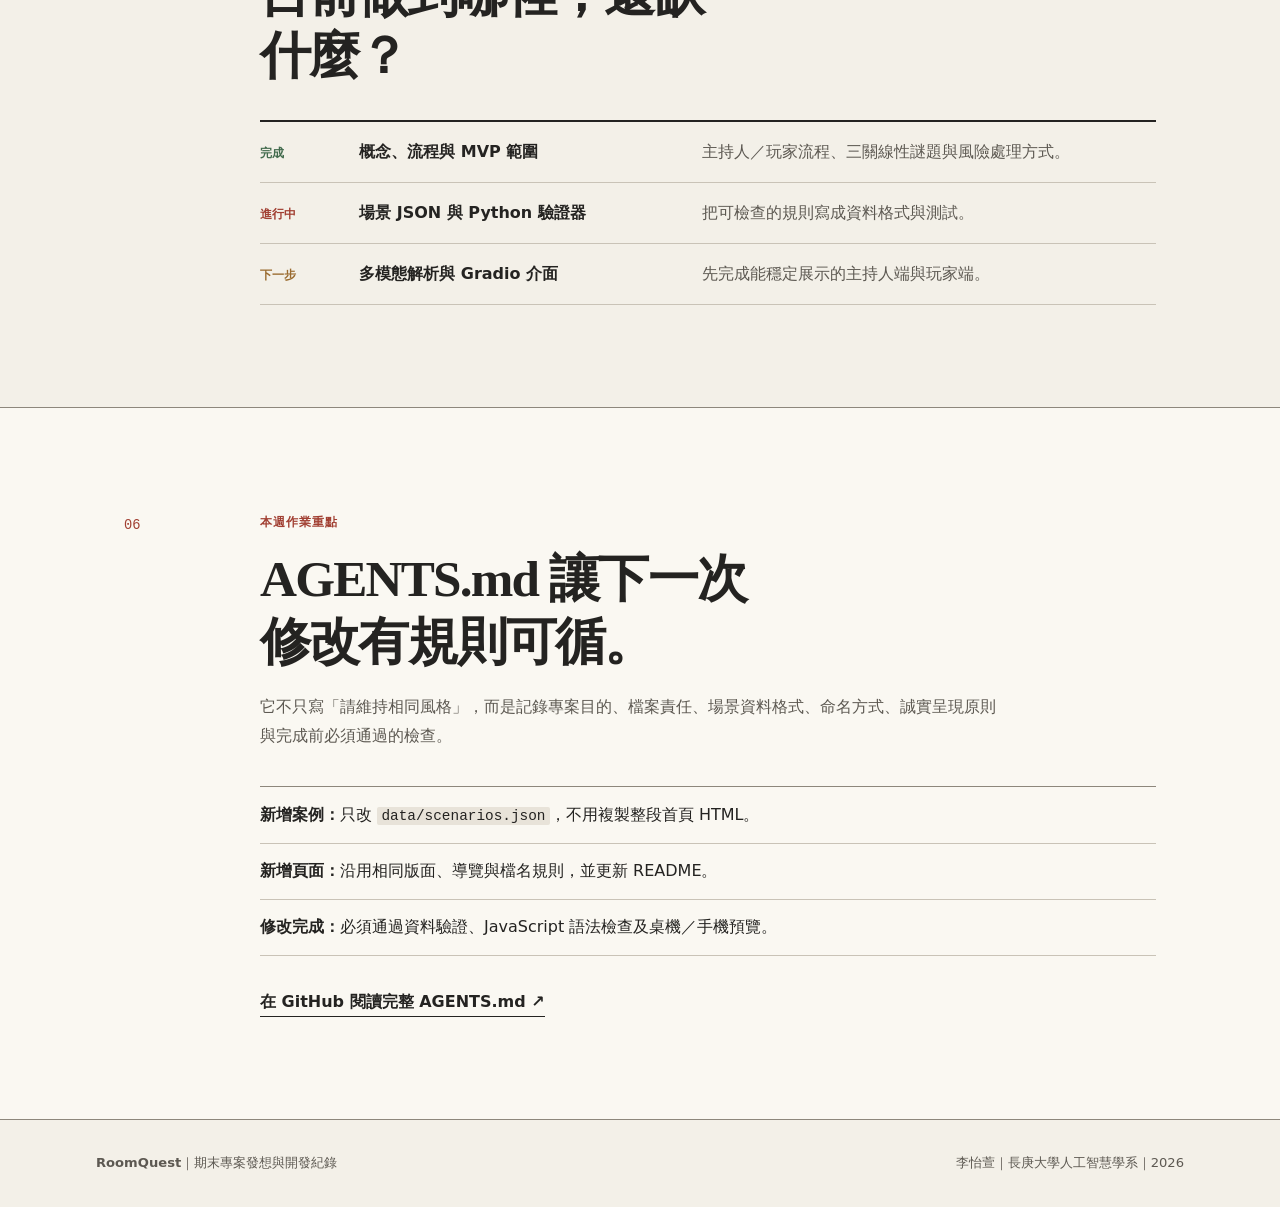
==== commit 666bbd11: "design: turn landing page into a student project notebook" ====
--- a/index.html
+++ b/index.html
@@ -3,19 +3,19 @@
 <head>
   <meta charset="utf-8">
   <meta name="viewport" content="width=device-width, initial-scale=1">
-  <meta name="description" content="RoomQuest 將真實空間轉換成可驗證的生成式 AI 解謎體驗。">
-  <meta name="theme-color" content="#111827">
-  <title>RoomQuest｜把真實空間變成解謎遊戲</title>
+  <meta name="description" content="RoomQuest 課堂專案紀錄：把真實空間轉換成可驗證的生成式 AI 解謎遊戲。">
+  <meta name="theme-color" content="#f3f0e8">
+  <title>RoomQuest｜課堂專案紀錄</title>
   <link rel="stylesheet" href="assets/css/styles.css">
 </head>
 <body>
   <a class="skip-link" href="#main-content">跳到主要內容</a>
 
-  <header class="site-header" data-header>
+  <header class="site-header">
     <div class="container nav-shell">
       <a class="brand" href="#top" aria-label="RoomQuest 首頁">
-        <span class="brand-mark" aria-hidden="true">RQ</span>
-        <span>RoomQuest</span>
+        <strong>RoomQuest</strong>
+        <span>課堂專案紀錄</span>
       </a>
 
       <button class="nav-toggle" type="button" aria-expanded="false" aria-controls="primary-nav" data-nav-toggle>
@@ -25,194 +25,167 @@
       </button>
 
       <nav id="primary-nav" class="primary-nav" aria-label="主要導覽" data-nav>
-        <a href="#about">專案概念</a>
-        <a href="#workflow">系統流程</a>
-        <a href="#scenarios">場景案例</a>
-        <a href="#architecture">技術架構</a>
-        <a class="nav-cta" href="https://github.com/lyixuan0718/roomquest-project-hub">GitHub</a>
+        <a href="#question">發想</a>
+        <a href="#workflow">流程</a>
+        <a href="#scenarios">案例</a>
+        <a href="#architecture">技術</a>
+        <a href="#rules">專案規則</a>
+        <a href="https://github.com/lyixuan0718/roomquest-project-hub">GitHub ↗</a>
       </nav>
     </div>
   </header>
 
   <main id="main-content">
-    <section id="top" class="hero section">
-      <div class="hero-grid" aria-hidden="true"></div>
+    <section id="top" class="hero">
       <div class="container hero-layout">
-        <div class="hero-copy reveal">
-          <p class="eyebrow">Grounded Generative Experience</p>
-          <h1>把眼前的空間，<br><span>變成一場解謎遊戲。</span></h1>
-          <p class="hero-lead">RoomQuest 先理解經主持人確認的真實場景，再由 AI 規劃關卡、Python 驗證規則，產生一次性的微型解謎體驗。</p>
-          <div class="hero-actions">
-            <a class="button button-primary" href="#workflow">查看運作流程</a>
-            <a class="button button-secondary" href="#scenarios">探索示意案例</a>
-          </div>
-          <div class="status-line" aria-label="專案目前狀態">
-            <span class="status-dot" aria-hidden="true"></span>
-            <strong>目前狀態：</strong>概念原型與架構規劃
-          </div>
+        <div class="hero-copy">
+          <p class="kicker">生成式 AI 應用｜第九週作業延伸</p>
+          <h1>一張教室照片，能不能變成真的玩得完的解謎遊戲？</h1>
+          <p class="hero-lead">這是我為期末專案提出的 RoomQuest。它不只是請 AI 寫幾道謎語，而是先把真實空間整理成資料，再讓 AI 出題、讓程式檢查、最後由人決定能不能發布。</p>
+          <a class="text-link" href="#workflow">從流程開始看 <span aria-hidden="true">↓</span></a>
         </div>
 
-        <div class="hero-visual reveal" aria-label="RoomQuest 核心流程示意">
-          <div class="room-frame">
-            <div class="room-label">SCENE 01</div>
-            <div class="object object-board"><span>3</span></div>
-            <div class="object object-chair chair-one"></div>
-            <div class="object object-chair chair-two"></div>
-            <div class="object object-chair chair-three"></div>
-            <div class="object object-bottle">7</div>
-            <div class="scan-line"></div>
-            <div class="clue-card">
-              <span>CLUE</span>
-              <strong>數字藏在已確認的場景裡</strong>
+        <aside class="project-sheet" aria-label="專案摘要">
+          <p class="sheet-title">PROJECT NOTE / 01</p>
+          <dl>
+            <div><dt>作者</dt><dd>李怡萱｜長庚 AI 四</dd></div>
+            <div><dt>目前階段</dt><dd>概念與流程原型</dd></div>
+            <div><dt>預計成果</dt><dd>三關微型解謎遊戲</dd></div>
+            <div><dt>核心原則</dt><dd>AI 出題，程式驗題</dd></div>
+          </dl>
+          <p class="margin-note">我想做的不是「ChatGPT 密室逃脫」，而是一個能說明生成內容如何被限制、檢查與修正的作品。</p>
+        </aside>
+      </div>
+    </section>
+
+    <section id="question" class="section ruled-section">
+      <div class="container reading-layout">
+        <div class="section-number" aria-hidden="true">01</div>
+        <div>
+          <p class="section-label">發想從哪裡來</p>
+          <h2>把 AI 從「聊天視窗」帶回真實空間。</h2>
+          <div class="prose-grid">
+            <p>一般密室逃脫需要先布置場地、準備道具與撰寫固定題目。我想測試：如果教室裡本來就有公告欄、椅子、水壺與門牌，生成式 AI 能不能利用這些東西，快速排出一場只屬於這個空間的遊戲？</p>
+            <p>最大的難點不是「能不能生成文字」，而是題目有沒有引用不存在的物品、是否同時指向兩個答案、答案會不會隨時間改變，以及操作是否安全。這些問題不能只靠另一個 AI 說「看起來沒問題」。</p>
+          </div>
+          <blockquote>創意內容交給生成式 AI；能以規則確認的部分交給 Python；最後決定權留給主持人。</blockquote>
+        </div>
+      </div>
+    </section>
+
+    <section id="workflow" class="section ruled-section">
+      <div class="container reading-layout">
+        <div class="section-number" aria-hidden="true">02</div>
+        <div>
+          <p class="section-label">系統流程</p>
+          <h2>主持人先把遊戲做完，玩家才開始玩。</h2>
+          <p class="section-intro">遊玩時不會臨時呼叫 AI。所有線索都要先通過程式檢查與主持人核准，再存進 <code>game.json</code>。</p>
+
+          <div class="workflow-tabs">
+            <div class="tab-list" role="tablist" aria-label="RoomQuest 工作流程">
+              <button class="tab-button is-active" type="button" role="tab" id="host-tab" aria-selected="true" aria-controls="host-panel" data-tab="host">主持人模式</button>
+              <button class="tab-button" type="button" role="tab" id="player-tab" aria-selected="false" aria-controls="player-panel" data-tab="player">玩家模式</button>
+            </div>
+
+            <div id="host-panel" class="tab-panel" role="tabpanel" aria-labelledby="host-tab" data-panel="host">
+              <ol class="workflow-list">
+                <li><span>01</span><div><strong>整理場景</strong><p>照片由多模態模型解析；主持人修正名稱、數量、文字、位置與可碰觸性。</p></div><em>人＋AI</em></li>
+                <li><span>02</span><div><strong>挑出可用物品</strong><p>Python 找出在已確認資料中可以被唯一指認、而且答案固定的物品。</p></div><em>Python</em></li>
+                <li><span>03</span><div><strong>規劃關卡</strong><p>AI 先安排物品、答案來源與順序，再撰寫線索及分層提示。</p></div><em>AI</em></li>
+                <li><span>04</span><div><strong>驗證與退回</strong><p>檢查存在性、唯一性、順序、安全與答案來源；不合格就回報具體原因。</p></div><em>Python</em></li>
+                <li><span>05</span><div><strong>預覽並發布</strong><p>主持人手動確認完整遊戲，再匯出核准版 <code>game.json</code>。</p></div><em>人</em></li>
+              </ol>
+            </div>
+
+            <div id="player-panel" class="tab-panel" role="tabpanel" aria-labelledby="player-tab" data-panel="player" hidden>
+              <ol class="workflow-list">
+                <li><span>01</span><div><strong>載入遊戲</strong><p>玩家端只讀取主持人核准的 <code>game.json</code>。</p></div><em>資料</em></li>
+                <li><span>02</span><div><strong>閱讀線索</strong><p>玩家不知道候選物品清單，必須觀察完整空間。</p></div><em>人</em></li>
+                <li><span>03</span><div><strong>輸入答案</strong><p>Python 正規化數字、選項或短詞後進行比對。</p></div><em>Python</em></li>
+                <li><span>04</span><div><strong>解鎖下一關</strong><p>答錯可以查看分層提示；答對才會取得下一條線索。</p></div><em>介面</em></li>
+                <li><span>05</span><div><strong>組合最終密碼</strong><p>完成所有關卡後，組合每關得到的數字並顯示結果。</p></div><em>介面</em></li>
+              </ol>
             </div>
           </div>
         </div>
       </div>
     </section>
 
-    <section id="about" class="section section-light">
-      <div class="container">
-        <div class="section-heading reveal">
-          <p class="eyebrow">Core idea</p>
-          <h2>不是讓 AI 自由幻想，而是讓生成結果可以被檢查。</h2>
-          <p>RoomQuest 把創意與驗證分開：AI 負責生成內容，Python 負責檢查明確規則，主持人保留最後決定權。</p>
-        </div>
+    <section id="scenarios" class="section ruled-section">
+      <div class="container reading-layout">
+        <div class="section-number" aria-hidden="true">03</div>
+        <div>
+          <p class="section-label">紙上測試案例</p>
+          <h2>先用一間教室，確認題目真的有答案。</h2>
+          <p class="section-intro">下列內容由 <code>data/scenarios.json</code> 載入。它是資料格式與驗證方式的示範，不代表完整系統已經完成。</p>
 
-        <div class="principle-grid">
-          <article class="principle-card principle-ai reveal">
-            <div class="principle-index">01</div>
-            <p class="card-label">AI generation</p>
-            <h3>AI 出題</h3>
-            <p>依據場景 JSON 選擇物品、規劃順序，再撰寫故事、線索與分層提示。</p>
-          </article>
-          <article class="principle-card principle-python reveal">
-            <div class="principle-index">02</div>
-            <p class="card-label">Rule verification</p>
-            <h3>Python 驗題</h3>
-            <p>檢查物品是否存在、條件是否唯一、答案是否固定，以及操作是否安全。</p>
-          </article>
-          <article class="principle-card principle-human reveal">
-            <div class="principle-index">03</div>
-            <p class="card-label">Human in the loop</p>
-            <h3>主持人核准</h3>
-            <p>修正場景資料、查看驗證報告，最後選擇修改、重新生成或發布遊戲。</p>
-          </article>
+          <div class="scenario-layout">
+            <div class="scenario-list" data-scenario-list aria-label="場景案例清單"></div>
+            <article class="scenario-detail" data-scenario-detail aria-live="polite">
+              <p class="empty-state">正在載入場景案例…</p>
+            </article>
+          </div>
+          <p class="data-note" data-scenario-status aria-live="polite"></p>
         </div>
       </div>
     </section>
 
-    <section id="workflow" class="section section-dark">
-      <div class="container">
-        <div class="section-heading section-heading-inverse reveal">
-          <p class="eyebrow">Workflow</p>
-          <h2>兩種角色，一條可追蹤的資料路徑。</h2>
-          <p>所有 AI 生成與驗證都在主持人端完成；玩家端只載入核准後的遊戲資料，不會在遊玩途中臨時呼叫 AI。</p>
-        </div>
+    <section id="architecture" class="section ruled-section">
+      <div class="container reading-layout">
+        <div class="section-number" aria-hidden="true">04</div>
+        <div>
+          <p class="section-label">技術做法</p>
+          <h2>這堂課教的內容，分別放在哪裡？</h2>
+          <p class="section-intro">模型不是整個系統。真正要展示的是模型、Python 工具、資料格式與人工確認如何一起工作。</p>
 
-        <div class="workflow-tabs reveal">
-          <div class="tab-list" role="tablist" aria-label="RoomQuest 工作流程">
-            <button class="tab-button is-active" type="button" role="tab" id="host-tab" aria-selected="true" aria-controls="host-panel" data-tab="host">主持人模式</button>
-            <button class="tab-button" type="button" role="tab" id="player-tab" aria-selected="false" aria-controls="player-panel" data-tab="player">玩家模式</button>
-          </div>
-
-          <div id="host-panel" class="tab-panel" role="tabpanel" aria-labelledby="host-tab" data-panel="host">
-            <ol class="workflow-list">
-              <li class="workflow-step step-human"><span>1</span><div><strong>提供並確認場景</strong><p>上傳照片，修正物品、屬性、可碰觸性與是否會變動。</p></div></li>
-              <li class="workflow-step step-python"><span>2</span><div><strong>計算可用物品</strong><p>Python 找出在已確認場景中可以被唯一指認的候選物品。</p></div></li>
-              <li class="workflow-step step-ai"><span>3</span><div><strong>規劃與撰寫關卡</strong><p>AI 先建立關卡鏈，再產生正式線索與分層提示。</p></div></li>
-              <li class="workflow-step step-python"><span>4</span><div><strong>驗證並退回修改</strong><p>未通過時回傳具體原因，最多自動修改兩次。</p></div></li>
-              <li class="workflow-step step-human"><span>5</span><div><strong>預覽與核准</strong><p>主持人確認後，匯出唯一交接檔案 <code>game.json</code>。</p></div></li>
-            </ol>
-          </div>
-
-          <div id="player-panel" class="tab-panel" role="tabpanel" aria-labelledby="player-tab" data-panel="player" hidden>
-            <ol class="workflow-list">
-              <li class="workflow-step step-data"><span>1</span><div><strong>載入核准遊戲</strong><p>玩家端只讀取主持人發布的 <code>game.json</code>。</p></div></li>
-              <li class="workflow-step step-human"><span>2</span><div><strong>觀察現場並作答</strong><p>依照目前線索尋找物品，輸入數字、選項或短詞。</p></div></li>
-              <li class="workflow-step step-python"><span>3</span><div><strong>正規化與比對</strong><p>Python 比對答案；答錯可查看由模糊到明確的提示。</p></div></li>
-              <li class="workflow-step step-data"><span>4</span><div><strong>解鎖下一關</strong><p>完成所有關卡後，組合取得的數字成為最終密碼。</p></div></li>
-              <li class="workflow-step step-data"><span>5</span><div><strong>顯示通關結果</strong><p>呈現完成時間、提示使用次數及遊戲結局。</p></div></li>
-            </ol>
+          <div class="tech-table" role="table" aria-label="RoomQuest 技術架構">
+            <div class="tech-row tech-head" role="row"><span>階段</span><span>做法</span><span>課程概念</span></div>
+            <div class="tech-row" role="row"><strong>場景輸入</strong><span>照片解析或主持人手動輸入</span><span>多模態模型、Context Engineering</span></div>
+            <div class="tech-row" role="row"><strong>關卡規劃</strong><span>先排物品與答案，再寫線索</span><span>Planning、Two-Stage CoT</span></div>
+            <div class="tech-row" role="row"><strong>規則驗證</strong><span>Python 檢查唯一性、安全與答案來源</span><span>Tool Use、Harness</span></div>
+            <div class="tech-row" role="row"><strong>局部修改</strong><span>只把錯誤原因退回，最多修改兩次</span><span>Reflection</span></div>
+            <div class="tech-row" role="row"><strong>遊戲交接</strong><span>輸出主持人核准的 game.json</span><span>結構化輸出</span></div>
           </div>
         </div>
       </div>
     </section>
 
-    <section id="scenarios" class="section section-light">
-      <div class="container">
-        <div class="section-heading reveal">
-          <p class="eyebrow">Scene cases</p>
-          <h2>同一套規則，可以持續增加新的空間。</h2>
-          <p>案例由結構化資料產生。新增內容時不必重做首頁，只需要依照 AGENTS.md 的格式加入一筆場景資料。</p>
-        </div>
-
-        <div class="scenario-layout">
-          <div class="scenario-list" data-scenario-list aria-label="場景案例清單"></div>
-          <article class="scenario-detail reveal" data-scenario-detail aria-live="polite">
-            <p class="empty-state">正在載入場景案例…</p>
-          </article>
-        </div>
-        <p class="data-note" data-scenario-status aria-live="polite"></p>
-      </div>
-    </section>
-
-    <section id="architecture" class="section section-paper">
-      <div class="container architecture-layout">
-        <div class="section-heading reveal">
-          <p class="eyebrow">Architecture</p>
-          <h2>核心價值在 Harness，而不只是模型。</h2>
-          <p>RoomQuest 將課堂中的 Planning、Tool Use 與 Reflection 串成可檢查的工作流程，並保留人工確認的停損點。</p>
-        </div>
-
-        <div class="architecture-stack reveal" aria-label="技術架構">
-          <div class="architecture-row architecture-input"><span>01</span><strong>Scene input</strong><p>照片或主持人手動輸入</p></div>
-          <div class="architecture-row architecture-ai"><span>02</span><strong>AI planning</strong><p>場景解析、關卡規劃、線索生成</p></div>
-          <div class="architecture-row architecture-python"><span>03</span><strong>Python tools</strong><p>唯一性、安全性、答案來源與流程驗證</p></div>
-          <div class="architecture-row architecture-loop"><span>04</span><strong>Reflection loop</strong><p>具體錯誤回饋與局部重寫</p></div>
-          <div class="architecture-row architecture-output"><span>05</span><strong>Approved output</strong><p>主持人核准的 game.json</p></div>
-        </div>
-      </div>
-    </section>
-
-    <section class="section section-light">
-      <div class="container roadmap-shell reveal">
+    <section class="section ruled-section">
+      <div class="container reading-layout">
+        <div class="section-number" aria-hidden="true">05</div>
         <div>
-          <p class="eyebrow">Development status</p>
-          <h2>誠實呈現目前進度。</h2>
-        </div>
-        <div class="roadmap-grid">
-          <div class="roadmap-item">
-            <span class="roadmap-status status-done">已完成</span>
-            <h3>概念與流程設計</h3>
-            <p>主持人／玩家流程、MVP 範圍與驗證原則。</p>
-          </div>
-          <div class="roadmap-item">
-            <span class="roadmap-status status-active">開發中</span>
-            <h3>場景 JSON 與驗證器</h3>
-            <p>確認資料格式及 Python 可檢查的規則。</p>
-          </div>
-          <div class="roadmap-item">
-            <span class="roadmap-status status-future">未來延伸</span>
-            <h3>完整遊戲介面</h3>
-            <p>多模態解析、Gradio 主持人端及玩家端。</p>
+          <p class="section-label">開發紀錄</p>
+          <h2>目前做到哪裡，還缺什麼？</h2>
+          <div class="status-table">
+            <div><span class="status-mark done">完成</span><strong>概念、流程與 MVP 範圍</strong><p>主持人／玩家流程、三關線性謎題與風險處理方式。</p></div>
+            <div><span class="status-mark doing">進行中</span><strong>場景 JSON 與 Python 驗證器</strong><p>把可檢查的規則寫成資料格式與測試。</p></div>
+            <div><span class="status-mark later">下一步</span><strong>多模態解析與 Gradio 介面</strong><p>先完成能穩定展示的主持人端與玩家端。</p></div>
           </div>
         </div>
       </div>
     </section>
 
-    <section class="section final-cta">
-      <div class="container final-cta-inner reveal">
-        <p class="eyebrow">Build with rules</p>
-        <h2>讓下一次新增內容，不必重新解釋整個專案。</h2>
-        <p>AGENTS.md 記錄了網站目的、資料格式、視覺規則與完成標準，讓 AI 可以依照同一套方式持續新增案例。</p>
-        <a class="button button-primary" href="https://github.com/lyixuan0718/roomquest-project-hub/blob/main/AGENTS.md">閱讀 AGENTS.md</a>
+    <section id="rules" class="section ruled-section rules-section">
+      <div class="container reading-layout">
+        <div class="section-number" aria-hidden="true">06</div>
+        <div>
+          <p class="section-label">本週作業重點</p>
+          <h2>AGENTS.md 讓下一次修改有規則可循。</h2>
+          <p class="section-intro">它不只寫「請維持相同風格」，而是記錄專案目的、檔案責任、場景資料格式、命名方式、誠實呈現原則與完成前必須通過的檢查。</p>
+          <ul class="rule-list">
+            <li><strong>新增案例：</strong>只改 <code>data/scenarios.json</code>，不用複製整段首頁 HTML。</li>
+            <li><strong>新增頁面：</strong>沿用相同版面、導覽與檔名規則，並更新 README。</li>
+            <li><strong>修改完成：</strong>必須通過資料驗證、JavaScript 語法檢查及桌機／手機預覽。</li>
+          </ul>
+          <a class="text-link" href="https://github.com/lyixuan0718/roomquest-project-hub/blob/main/AGENTS.md">在 GitHub 閱讀完整 AGENTS.md <span aria-hidden="true">↗</span></a>
+        </div>
       </div>
     </section>
   </main>
 
   <footer class="site-footer">
     <div class="container footer-layout">
-      <div><strong>RoomQuest</strong><p>Generated with imagination. Grounded by rules.</p></div>
+      <p><strong>RoomQuest</strong>｜期末專案發想與開發紀錄</p>
       <p>李怡萱｜長庚大學人工智慧學系｜2026</p>
     </div>
   </footer>
@@ -220,3 +193,4 @@
   <script src="assets/js/main.js" defer></script>
 </body>
 </html>
+
--- a/assets/css/styles.css
+++ b/assets/css/styles.css
@@ -1,23 +1,17 @@
 :root {
-  --ink: #111827;
-  --ink-soft: #344054;
-  --paper: #f7f4ec;
-  --surface: #ffffff;
-  --surface-soft: #eef2f6;
-  --line: #d6d9df;
-  --purple: #7455d9;
-  --purple-soft: #ede9fe;
-  --green: #138a5b;
-  --green-soft: #dcfce7;
-  --amber: #d98116;
-  --amber-soft: #fff1cc;
-  --blue: #2c6ed5;
-  --blue-soft: #dbeafe;
-  --radius-sm: 0.65rem;
-  --radius-md: 1rem;
-  --radius-lg: 1.5rem;
-  --shadow: 0 22px 60px rgb(17 24 39 / 10%);
-  --container: 72rem;
+  --ink: #242321;
+  --ink-soft: #5d5952;
+  --paper: #f3f0e8;
+  --paper-light: #faf8f2;
+  --line: #c9c3b7;
+  --line-dark: #8d877c;
+  --accent: #a13f32;
+  --accent-soft: #ead8d2;
+  --blue: #315b75;
+  --green: #426b4d;
+  --amber: #9a6b2f;
+  --container: 68rem;
+  --reading: 56rem;
 }
 
 * {
@@ -32,8 +26,8 @@
   margin: 0;
   color: var(--ink);
   background: var(--paper);
-  font-family: Inter, ui-sans-serif, system-ui, -apple-system, BlinkMacSystemFont, "Segoe UI", "Noto Sans TC", sans-serif;
-  line-height: 1.7;
+  font-family: ui-sans-serif, system-ui, -apple-system, BlinkMacSystemFont, "Segoe UI", "Noto Sans TC", sans-serif;
+  line-height: 1.75;
 }
 
 body.nav-open {
@@ -51,14 +45,17 @@
   font: inherit;
 }
 
-button,
-a {
-  -webkit-tap-highlight-color: transparent;
-}
-
 :focus-visible {
-  outline: 3px solid var(--blue);
+  outline: 2px solid var(--accent);
   outline-offset: 4px;
+}
+
+code {
+  padding: 0.08em 0.3em;
+  background: #e8e3d9;
+  border-radius: 2px;
+  font-family: ui-monospace, SFMono-Regular, Consolas, monospace;
+  font-size: 0.9em;
 }
 
 .sr-only {
@@ -78,11 +75,10 @@
   top: 0.75rem;
   left: 0.75rem;
   z-index: 200;
-  padding: 0.75rem 1rem;
+  padding: 0.55rem 0.8rem;
   color: #fff;
   background: var(--ink);
-  border-radius: var(--radius-sm);
-  transform: translateY(-160%);
+  transform: translateY(-150%);
 }
 
 .skip-link:focus {
@@ -94,40 +90,16 @@
   margin-inline: auto;
 }
 
-.section {
-  position: relative;
-  padding: clamp(4.5rem, 9vw, 8rem) 0;
-}
-
-.section-light {
-  background: var(--surface);
-}
-
-.section-dark {
-  color: #f8fafc;
-  background: var(--ink);
-}
-
-.section-paper {
-  background: var(--paper);
-}
-
 .site-header {
-  position: fixed;
-  inset: 0 0 auto;
+  position: sticky;
+  top: 0;
   z-index: 100;
-  border-bottom: 1px solid transparent;
-  transition: background 180ms ease, border-color 180ms ease, backdrop-filter 180ms ease;
-}
-
-.site-header.is-scrolled {
-  background: rgb(247 244 236 / 90%);
-  border-color: rgb(17 24 39 / 10%);
-  backdrop-filter: blur(14px);
+  background: rgb(243 240 232 / 96%);
+  border-bottom: 1px solid var(--line);
 }
 
 .nav-shell {
-  min-height: 4.75rem;
+  min-height: 4.2rem;
   display: flex;
   align-items: center;
   justify-content: space-between;
@@ -135,530 +107,306 @@
 }
 
 .brand {
-  display: inline-flex;
-  align-items: center;
-  gap: 0.75rem;
-  font-weight: 800;
+  display: flex;
+  align-items: baseline;
+  gap: 0.7rem;
   text-decoration: none;
-  letter-spacing: -0.02em;
-}
-
-.brand-mark {
-  width: 2.25rem;
-  aspect-ratio: 1;
-  display: grid;
-  place-items: center;
-  color: #fff;
-  background: var(--ink);
-  border-radius: 50%;
-  font-size: 0.72rem;
-  letter-spacing: 0.04em;
+}
+
+.brand strong {
+  font-family: "Noto Serif TC", "Songti TC", "PMingLiU", serif;
+  font-size: 1.12rem;
+}
+
+.brand span {
+  color: var(--ink-soft);
+  font-size: 0.78rem;
 }
 
 .primary-nav {
   display: flex;
   align-items: center;
-  gap: 1.5rem;
+  gap: 1.35rem;
 }
 
 .primary-nav a {
   color: var(--ink-soft);
-  font-size: 0.92rem;
+  font-size: 0.86rem;
+  text-decoration: none;
+  border-bottom: 1px solid transparent;
+}
+
+.primary-nav a:hover {
+  color: var(--ink);
+  border-color: currentColor;
+}
+
+.nav-toggle {
+  width: 2.6rem;
+  height: 2.6rem;
+  display: none;
+  padding: 0.65rem;
+  background: transparent;
+  border: 1px solid var(--line-dark);
+}
+
+.nav-toggle span:not(.sr-only) {
+  display: block;
+  width: 100%;
+  height: 1px;
+  margin: 0.35rem 0;
+  background: var(--ink);
+}
+
+.hero {
+  padding: clamp(4.5rem, 9vw, 8rem) 0 clamp(4rem, 8vw, 7rem);
+  border-bottom: 1px solid var(--line-dark);
+}
+
+.hero-layout {
+  display: grid;
+  grid-template-columns: minmax(0, 1.3fr) minmax(18rem, 0.7fr);
+  align-items: start;
+  gap: clamp(3rem, 8vw, 8rem);
+}
+
+.kicker,
+.section-label {
+  margin: 0 0 1rem;
+  color: var(--accent);
+  font-size: 0.78rem;
+  font-weight: 700;
+  letter-spacing: 0.08em;
+}
+
+.hero h1,
+.section h2 {
+  font-family: "Noto Serif TC", "Songti TC", "PMingLiU", serif;
+  font-weight: 700;
+  letter-spacing: -0.035em;
+}
+
+.hero h1 {
+  max-width: 15ch;
+  margin: 0;
+  font-size: clamp(2.6rem, 6vw, 5.4rem);
+  line-height: 1.12;
+}
+
+.hero-lead {
+  max-width: 42rem;
+  margin: 2rem 0 1.5rem;
+  color: var(--ink-soft);
+  font-size: clamp(1rem, 1.8vw, 1.2rem);
+}
+
+.text-link {
+  display: inline-block;
+  color: var(--ink);
   font-weight: 700;
   text-decoration: none;
-}
-
-.primary-nav a:hover {
-  color: var(--ink);
-}
-
-.primary-nav .nav-cta {
-  padding: 0.55rem 1rem;
-  color: #fff;
-  background: var(--ink);
-  border-radius: 999px;
-}
-
-.nav-toggle {
-  width: 2.75rem;
-  height: 2.75rem;
-  display: none;
-  place-items: center;
-  gap: 0.35rem;
-  padding: 0.7rem;
+  border-bottom: 1px solid var(--ink);
+}
+
+.text-link:hover {
+  color: var(--accent);
+  border-color: var(--accent);
+}
+
+.project-sheet {
+  position: relative;
+  margin-top: 0.35rem;
+  padding: 1.5rem;
+  background: var(--paper-light);
+  border: 1px solid var(--line-dark);
+}
+
+.project-sheet::before {
+  content: "";
+  position: absolute;
+  inset: 0.55rem -0.55rem -0.55rem 0.55rem;
+  z-index: -1;
+  border: 1px solid var(--line);
+}
+
+.sheet-title {
+  margin: 0 0 1.15rem;
+  color: var(--ink-soft);
+  font-family: ui-monospace, SFMono-Regular, Consolas, monospace;
+  font-size: 0.72rem;
+  letter-spacing: 0.08em;
+}
+
+.project-sheet dl {
+  margin: 0;
+  border-top: 1px solid var(--line);
+}
+
+.project-sheet dl div {
+  display: grid;
+  grid-template-columns: 5.5rem 1fr;
+  gap: 1rem;
+  padding: 0.65rem 0;
+  border-bottom: 1px solid var(--line);
+}
+
+.project-sheet dt {
+  color: var(--ink-soft);
+  font-size: 0.82rem;
+}
+
+.project-sheet dd {
+  margin: 0;
+  font-weight: 650;
+}
+
+.margin-note {
+  margin: 1.4rem 0 0;
+  padding-left: 0.9rem;
+  color: var(--accent);
+  border-left: 3px solid var(--accent);
+  font-family: "Noto Serif TC", "Songti TC", "PMingLiU", serif;
+  line-height: 1.65;
+}
+
+.section {
+  padding: clamp(4rem, 8vw, 7rem) 0;
+}
+
+.ruled-section {
+  border-bottom: 1px solid var(--line-dark);
+}
+
+.reading-layout {
+  display: grid;
+  grid-template-columns: 4.5rem minmax(0, var(--reading));
+  justify-content: center;
+  gap: clamp(1.5rem, 5vw, 4rem);
+}
+
+.section-number {
+  padding-top: 0.2rem;
+  color: var(--accent);
+  font-family: ui-monospace, SFMono-Regular, Consolas, monospace;
+  font-size: 0.86rem;
+}
+
+.section h2 {
+  max-width: 19ch;
+  margin: 0;
+  font-size: clamp(2rem, 4vw, 3.4rem);
+  line-height: 1.22;
+}
+
+.section-intro {
+  max-width: 46rem;
+  margin: 1.25rem 0 2.2rem;
+  color: var(--ink-soft);
+  font-size: 1.03rem;
+}
+
+.prose-grid {
+  display: grid;
+  grid-template-columns: repeat(2, 1fr);
+  gap: 2.5rem;
+  margin-top: 2rem;
+}
+
+.prose-grid p {
+  margin: 0;
+  color: var(--ink-soft);
+}
+
+blockquote {
+  margin: 2.5rem 0 0;
+  padding: 1.4rem 1.5rem;
+  background: var(--paper-light);
+  border-left: 4px solid var(--accent);
+  font-family: "Noto Serif TC", "Songti TC", "PMingLiU", serif;
+  font-size: clamp(1.12rem, 2vw, 1.35rem);
+}
+
+.tab-list {
+  display: flex;
+  gap: 1.6rem;
+  margin-bottom: 0;
+  border-bottom: 1px solid var(--line-dark);
+}
+
+.tab-button {
+  padding: 0.8rem 0;
+  color: var(--ink-soft);
   background: transparent;
   border: 0;
-}
-
-.nav-toggle span:not(.sr-only) {
+  border-bottom: 3px solid transparent;
+  cursor: pointer;
+}
+
+.tab-button.is-active {
+  color: var(--ink);
+  border-color: var(--accent);
+  font-weight: 700;
+}
+
+.workflow-list {
+  margin: 0;
+  padding: 0;
+  list-style: none;
+}
+
+.workflow-list li {
+  display: grid;
+  grid-template-columns: 3rem 1fr 4.5rem;
+  gap: 1rem;
+  align-items: start;
+  padding: 1.15rem 0;
+  border-bottom: 1px solid var(--line);
+}
+
+.workflow-list li > span {
+  color: var(--accent);
+  font-family: ui-monospace, SFMono-Regular, Consolas, monospace;
+  font-size: 0.78rem;
+}
+
+.workflow-list strong {
+  display: block;
+  margin-bottom: 0.15rem;
+}
+
+.workflow-list p {
+  margin: 0;
+  color: var(--ink-soft);
+}
+
+.workflow-list em {
+  color: var(--blue);
+  font-size: 0.78rem;
+  font-style: normal;
+  text-align: right;
+}
+
+.scenario-layout {
+  display: grid;
+  grid-template-columns: 12rem 1fr;
+  gap: 2rem;
+  align-items: start;
+  margin-top: 2rem;
+}
+
+.scenario-list {
+  border-top: 1px solid var(--line-dark);
+}
+
+.scenario-button {
   width: 100%;
-  height: 2px;
-  background: var(--ink);
-  transition: transform 180ms ease;
-}
-
-.hero {
-  min-height: 100vh;
-  display: grid;
-  align-items: center;
-  overflow: hidden;
-  padding-top: 7.5rem;
-}
-
-.hero-grid {
-  position: absolute;
-  inset: 0;
-  opacity: 0.45;
-  background-image: linear-gradient(rgb(17 24 39 / 5%) 1px, transparent 1px), linear-gradient(90deg, rgb(17 24 39 / 5%) 1px, transparent 1px);
-  background-size: 42px 42px;
-  mask-image: linear-gradient(to bottom, #000, transparent 80%);
-}
-
-.hero-layout {
-  position: relative;
-  display: grid;
-  grid-template-columns: minmax(0, 1.08fr) minmax(22rem, 0.92fr);
-  align-items: center;
-  gap: clamp(3rem, 7vw, 7rem);
-}
-
-.eyebrow {
-  margin: 0 0 1rem;
-  color: var(--purple);
-  font-size: 0.78rem;
-  font-weight: 850;
-  letter-spacing: 0.16em;
-  text-transform: uppercase;
-}
-
-.hero h1,
-.section-heading h2,
-.final-cta h2 {
-  margin: 0;
-  font-weight: 850;
-  letter-spacing: -0.055em;
-  line-height: 1.08;
-}
-
-.hero h1 {
-  max-width: 13ch;
-  font-size: clamp(3.2rem, 7.2vw, 6.8rem);
-}
-
-.hero h1 span {
-  color: var(--purple);
-}
-
-.hero-lead {
-  max-width: 40rem;
-  margin: 1.75rem 0 0;
-  color: var(--ink-soft);
-  font-size: clamp(1.05rem, 1.6vw, 1.25rem);
-}
-
-.hero-actions {
-  display: flex;
-  flex-wrap: wrap;
-  gap: 0.8rem;
-  margin-top: 2rem;
-}
-
-.button {
-  min-height: 3rem;
-  display: inline-flex;
-  align-items: center;
-  justify-content: center;
-  padding: 0.75rem 1.25rem;
-  border: 1px solid var(--ink);
-  border-radius: 999px;
-  font-weight: 800;
-  text-decoration: none;
-  transition: transform 160ms ease, box-shadow 160ms ease;
-}
-
-.button:hover {
-  transform: translateY(-2px);
-}
-
-.button-primary {
-  color: #fff;
-  background: var(--ink);
-  box-shadow: 0 12px 28px rgb(17 24 39 / 18%);
-}
-
-.button-secondary {
-  background: transparent;
-}
-
-.status-line {
-  display: flex;
-  flex-wrap: wrap;
-  align-items: center;
-  gap: 0.45rem;
-  margin-top: 1.75rem;
-  color: var(--ink-soft);
-  font-size: 0.9rem;
-}
-
-.status-dot {
-  width: 0.65rem;
-  height: 0.65rem;
-  background: var(--amber);
-  border-radius: 50%;
-  box-shadow: 0 0 0 5px var(--amber-soft);
-}
-
-.room-frame {
-  position: relative;
-  min-height: 31rem;
-  overflow: hidden;
-  background: #fff;
-  border: 2px solid var(--ink);
-  border-radius: var(--radius-lg);
-  box-shadow: var(--shadow);
-}
-
-.room-frame::before,
-.room-frame::after {
-  content: "";
-  position: absolute;
-  background: var(--ink);
-  opacity: 0.08;
-}
-
-.room-frame::before {
-  inset: 56% 0 auto;
-  height: 2px;
-  transform: rotate(-12deg);
-}
-
-.room-frame::after {
-  top: 0;
-  bottom: 0;
-  left: 54%;
-  width: 2px;
-  transform: rotate(10deg);
-}
-
-.room-label {
-  position: absolute;
-  top: 1rem;
-  left: 1rem;
-  z-index: 2;
-  padding: 0.35rem 0.6rem;
-  color: #fff;
-  background: var(--ink);
-  border-radius: 999px;
-  font-size: 0.68rem;
-  font-weight: 800;
-  letter-spacing: 0.12em;
-}
-
-.object {
-  position: absolute;
-  z-index: 2;
-}
-
-.object-board {
-  top: 15%;
-  left: 15%;
-  width: 42%;
-  height: 24%;
-  display: grid;
-  place-items: center;
-  background: var(--amber-soft);
-  border: 2px solid var(--amber);
-  transform: rotate(-3deg);
-}
-
-.object-board span {
-  font-size: 3.4rem;
-  font-weight: 900;
-}
-
-.object-chair {
-  bottom: 18%;
-  width: 17%;
-  height: 22%;
-  background: var(--blue-soft);
-  border: 2px solid var(--blue);
-  border-radius: 0.4rem 0.4rem 0.8rem 0.8rem;
-}
-
-.object-chair::after {
-  content: "";
-  position: absolute;
-  right: 12%;
-  bottom: -20%;
-  left: 12%;
-  height: 22%;
-  border-right: 3px solid var(--blue);
-  border-left: 3px solid var(--blue);
-}
-
-.chair-one { left: 10%; }
-.chair-two { left: 31%; }
-.chair-three { left: 52%; }
-
-.object-bottle {
-  right: 10%;
-  bottom: 28%;
-  width: 15%;
-  height: 30%;
-  display: grid;
-  place-items: center;
-  color: #fff;
-  background: var(--purple);
-  border: 2px solid var(--ink);
-  border-radius: 1rem 1rem 0.7rem 0.7rem;
-  font-size: 1.8rem;
-  font-weight: 900;
-}
-
-.object-bottle::before {
-  content: "";
-  position: absolute;
-  top: -10%;
-  width: 48%;
-  height: 12%;
-  background: var(--ink);
-  border-radius: 0.25rem 0.25rem 0 0;
-}
-
-.scan-line {
-  position: absolute;
-  z-index: 3;
-  top: 0;
-  right: 0;
-  left: 0;
-  height: 3px;
-  background: var(--purple);
-  box-shadow: 0 0 18px var(--purple);
-  animation: scan 4s ease-in-out infinite;
-}
-
-.clue-card {
-  position: absolute;
-  z-index: 4;
-  right: 1rem;
-  bottom: 1rem;
-  max-width: 14rem;
-  padding: 1rem;
-  background: rgb(17 24 39 / 94%);
-  border-radius: var(--radius-sm);
-  color: #fff;
-  box-shadow: var(--shadow);
-}
-
-.clue-card span {
   display: block;
-  margin-bottom: 0.35rem;
-  color: #c4b5fd;
-  font-size: 0.68rem;
-  font-weight: 800;
-  letter-spacing: 0.14em;
-}
-
-.clue-card strong {
-  font-size: 0.9rem;
-}
-
-@keyframes scan {
-  0%, 100% { transform: translateY(3rem); opacity: 0; }
-  15%, 85% { opacity: 1; }
-  50% { transform: translateY(27rem); }
-}
-
-.section-heading {
-  max-width: 48rem;
-  margin-bottom: 3rem;
-}
-
-.section-heading h2,
-.final-cta h2 {
-  font-size: clamp(2.3rem, 5vw, 4.5rem);
-}
-
-.section-heading > p:last-child,
-.final-cta p {
-  color: var(--ink-soft);
-  font-size: 1.06rem;
-}
-
-.section-heading-inverse > p:last-child {
-  color: #cbd5e1;
-}
-
-.principle-grid {
-  display: grid;
-  grid-template-columns: repeat(3, 1fr);
-  gap: 1rem;
-}
-
-.principle-card {
-  position: relative;
-  min-height: 21rem;
-  padding: 1.5rem;
-  overflow: hidden;
-  border: 1px solid var(--line);
-  border-radius: var(--radius-md);
-}
-
-.principle-card h3 {
-  margin: 6rem 0 0.5rem;
-  font-size: 1.7rem;
-}
-
-.principle-card p:last-child {
-  color: var(--ink-soft);
-}
-
-.principle-index {
-  position: absolute;
-  top: 0.5rem;
-  right: 1rem;
-  font-size: 5rem;
-  font-weight: 900;
-  line-height: 1;
-  opacity: 0.09;
-}
-
-.card-label {
-  margin: 0;
-  font-size: 0.72rem;
-  font-weight: 850;
-  letter-spacing: 0.1em;
-  text-transform: uppercase;
-}
-
-.principle-ai { background: var(--purple-soft); }
-.principle-python { background: var(--green-soft); }
-.principle-human { background: var(--amber-soft); }
-
-.workflow-tabs {
-  overflow: hidden;
-  background: #1d2635;
-  border: 1px solid #334155;
-  border-radius: var(--radius-lg);
-}
-
-.tab-list {
-  display: grid;
-  grid-template-columns: repeat(2, 1fr);
-  border-bottom: 1px solid #334155;
-}
-
-.tab-button {
-  min-height: 4rem;
-  color: #94a3b8;
+  padding: 0.9rem 0;
+  text-align: left;
   background: transparent;
   border: 0;
-  font-weight: 800;
-}
-
-.tab-button + .tab-button {
-  border-left: 1px solid #334155;
-}
-
-.tab-button.is-active {
-  color: #fff;
-  background: #273449;
-}
-
-.tab-panel {
-  padding: clamp(1.2rem, 4vw, 2.5rem);
-}
-
-.workflow-list {
-  display: grid;
-  grid-template-columns: repeat(5, 1fr);
-  gap: 0.8rem;
-  margin: 0;
-  padding: 0;
-  list-style: none;
-}
-
-.workflow-step {
-  position: relative;
-  min-height: 13rem;
-  padding: 1rem;
-  color: var(--ink);
-  border-radius: var(--radius-sm);
-}
-
-.workflow-step:not(:last-child)::after {
-  content: "→";
-  position: absolute;
-  top: 50%;
-  right: -0.8rem;
-  z-index: 2;
-  width: 0.8rem;
-  color: #94a3b8;
-  text-align: center;
-  transform: translateY(-50%);
-}
-
-.workflow-step > span {
-  display: block;
-  margin-bottom: 2.8rem;
-  font-size: 0.72rem;
-  font-weight: 900;
-}
-
-.workflow-step strong {
-  display: block;
-  line-height: 1.35;
-}
-
-.workflow-step p {
-  margin-bottom: 0;
-  color: var(--ink-soft);
-  font-size: 0.9rem;
-}
-
-.step-ai { background: var(--purple-soft); }
-.step-python { background: var(--green-soft); }
-.step-human { background: var(--amber-soft); }
-.step-data { background: var(--blue-soft); }
-
-code {
-  padding: 0.1rem 0.3rem;
-  background: rgb(17 24 39 / 8%);
-  border-radius: 0.25rem;
-  font-size: 0.85em;
-}
-
-.scenario-layout {
-  display: grid;
-  grid-template-columns: minmax(15rem, 0.36fr) minmax(0, 0.64fr);
-  gap: 1rem;
-}
-
-.scenario-list {
-  display: grid;
-  align-content: start;
-  gap: 0.65rem;
-}
-
-.scenario-button {
-  width: 100%;
-  padding: 1rem;
-  color: var(--ink);
-  background: var(--surface);
-  border: 1px solid var(--line);
-  border-radius: var(--radius-sm);
-  text-align: left;
-  transition: border-color 150ms ease, background 150ms ease, transform 150ms ease;
-}
-
-.scenario-button:hover {
-  border-color: var(--purple);
-  transform: translateX(3px);
-}
-
-.scenario-button.is-active {
-  background: var(--purple-soft);
-  border-color: var(--purple);
+  border-bottom: 1px solid var(--line);
+  cursor: pointer;
 }
 
 .scenario-button strong,
@@ -667,228 +415,191 @@
 }
 
 .scenario-button span {
-  margin-top: 0.25rem;
-  color: var(--ink-soft);
-  font-size: 0.82rem;
+  margin-top: 0.1rem;
+  color: var(--ink-soft);
+  font-size: 0.76rem;
+}
+
+.scenario-button.is-active strong {
+  color: var(--accent);
 }
 
 .scenario-detail {
-  min-height: 30rem;
-  padding: clamp(1.25rem, 4vw, 2.2rem);
-  background: var(--paper);
-  border-radius: var(--radius-md);
+  min-width: 0;
+  padding: 1.5rem;
+  background: var(--paper-light);
+  border: 1px solid var(--line-dark);
 }
 
 .scenario-topline {
   display: flex;
-  flex-wrap: wrap;
-  align-items: center;
-  gap: 0.7rem;
-}
-
-.scenario-status {
-  display: inline-flex;
-  padding: 0.25rem 0.65rem;
-  background: var(--amber-soft);
-  border: 1px solid var(--amber);
-  border-radius: 999px;
-  font-size: 0.75rem;
-  font-weight: 800;
+  gap: 0.6rem;
+  color: var(--ink-soft);
+  font-size: 0.78rem;
+}
+
+.scenario-topline span + span::before {
+  content: "／";
+  margin-right: 0.6rem;
 }
 
 .scenario-detail h3 {
-  margin: 0.75rem 0 0;
-  font-size: clamp(1.8rem, 4vw, 3rem);
-  line-height: 1.1;
+  margin: 0.35rem 0 0.5rem;
+  font-family: "Noto Serif TC", "Songti TC", "PMingLiU", serif;
+  font-size: 1.8rem;
+}
+
+.scenario-detail > p {
+  color: var(--ink-soft);
 }
 
 .object-tags {
   display: flex;
   flex-wrap: wrap;
-  gap: 0.45rem;
-  margin: 1.5rem 0;
+  gap: 0.4rem;
+  margin: 1.2rem 0 1.5rem;
 }
 
 .object-tag {
-  padding: 0.3rem 0.65rem;
-  background: var(--surface);
+  padding: 0.18rem 0.5rem;
   border: 1px solid var(--line);
-  border-radius: 999px;
-  font-size: 0.8rem;
+  font-size: 0.78rem;
 }
 
 .clue-list {
-  display: grid;
-  gap: 0.7rem;
-  margin: 1.2rem 0;
+  margin: 0;
   padding: 0;
   list-style: none;
+  border-top: 1px solid var(--line-dark);
 }
 
 .clue-item {
   display: grid;
-  grid-template-columns: auto 1fr auto;
-  gap: 0.9rem;
-  align-items: start;
+  grid-template-columns: 2rem 1fr 4.5rem;
+  gap: 0.8rem;
+  padding: 1rem 0;
+  border-bottom: 1px solid var(--line);
+}
+
+.clue-number {
+  color: var(--accent);
+  font-family: ui-monospace, SFMono-Regular, Consolas, monospace;
+  font-size: 0.76rem;
+}
+
+.clue-item strong {
+  font-weight: 650;
+}
+
+.clue-item p {
+  margin: 0.35rem 0 0;
+  color: var(--ink-soft);
+  font-size: 0.88rem;
+}
+
+.clue-answer {
+  color: var(--blue);
+  font-size: 0.8rem;
+  text-align: right;
+}
+
+.validation-box {
+  margin-top: 1.4rem;
+  padding-top: 1.2rem;
+  border-top: 1px dashed var(--line-dark);
+}
+
+.validation-box ul {
+  margin: 0.5rem 0 0;
+  padding-left: 1.2rem;
+  color: var(--ink-soft);
+}
+
+.data-note,
+.empty-state {
+  color: var(--ink-soft);
+  font-size: 0.8rem;
+}
+
+.tech-table,
+.status-table {
+  margin-top: 2rem;
+  border-top: 2px solid var(--ink);
+}
+
+.tech-row {
+  display: grid;
+  grid-template-columns: 8rem 1.1fr 1fr;
+  gap: 1.2rem;
+  padding: 0.9rem 0;
+  border-bottom: 1px solid var(--line);
+}
+
+.tech-row span {
+  color: var(--ink-soft);
+}
+
+.tech-head {
+  color: var(--ink-soft);
+  font-size: 0.76rem;
+}
+
+.tech-head span {
+  color: inherit;
+}
+
+.status-table > div {
+  display: grid;
+  grid-template-columns: 5rem 1fr 1.4fr;
+  gap: 1.2rem;
+  align-items: baseline;
+  padding: 1rem 0;
+  border-bottom: 1px solid var(--line);
+}
+
+.status-table p {
+  margin: 0;
+  color: var(--ink-soft);
+}
+
+.status-mark {
+  font-size: 0.76rem;
+  font-weight: 700;
+}
+
+.status-mark.done {
+  color: var(--green);
+}
+
+.status-mark.doing {
+  color: var(--accent);
+}
+
+.status-mark.later {
+  color: var(--amber);
+}
+
+.rules-section {
+  background: var(--paper-light);
+}
+
+.rule-list {
+  margin: 2rem 0;
+  padding: 0;
+  list-style: none;
+  border-top: 1px solid var(--line-dark);
+}
+
+.rule-list li {
   padding: 0.85rem 0;
-  border-top: 1px solid var(--line);
-}
-
-.clue-number {
-  width: 2rem;
-  aspect-ratio: 1;
-  display: grid;
-  place-items: center;
-  color: #fff;
-  background: var(--ink);
-  border-radius: 50%;
-  font-size: 0.78rem;
-  font-weight: 850;
-}
-
-.clue-answer {
-  min-width: 3rem;
-  color: var(--purple);
-  font-weight: 900;
-  text-align: right;
-}
-
-.validation-box {
-  margin-top: 1.5rem;
-  padding: 1rem;
-  background: var(--green-soft);
-  border-left: 4px solid var(--green);
-}
-
-.validation-box strong {
-  display: block;
-  margin-bottom: 0.4rem;
-}
-
-.validation-box ul {
-  margin: 0;
-  padding-left: 1.2rem;
-}
-
-.data-note {
-  min-height: 1.5rem;
-  margin: 0.75rem 0 0;
-  color: var(--ink-soft);
-  font-size: 0.82rem;
-}
-
-.architecture-layout {
-  display: grid;
-  grid-template-columns: minmax(0, 0.8fr) minmax(22rem, 1.2fr);
-  align-items: center;
-  gap: clamp(3rem, 8vw, 8rem);
-}
-
-.architecture-stack {
-  display: grid;
-  gap: 0.5rem;
-}
-
-.architecture-row {
-  display: grid;
-  grid-template-columns: 2.5rem 0.65fr 1fr;
-  gap: 1rem;
-  align-items: center;
-  padding: 1rem 1.2rem;
-  border: 1px solid var(--line);
-  border-radius: var(--radius-sm);
-}
-
-.architecture-row > span {
-  color: var(--ink-soft);
-  font-size: 0.75rem;
-  font-weight: 850;
-}
-
-.architecture-row p {
-  margin: 0;
-  color: var(--ink-soft);
-  font-size: 0.9rem;
-}
-
-.architecture-input { background: var(--amber-soft); }
-.architecture-ai { background: var(--purple-soft); }
-.architecture-python { background: var(--green-soft); }
-.architecture-loop { background: #f3e8ff; }
-.architecture-output { background: var(--blue-soft); }
-
-.roadmap-shell {
-  padding: clamp(1.5rem, 5vw, 3rem);
-  color: #fff;
-  background: var(--ink);
-  border-radius: var(--radius-lg);
-}
-
-.roadmap-shell h2 {
-  margin: 0;
-  font-size: clamp(2rem, 4vw, 3.5rem);
-  letter-spacing: -0.04em;
-}
-
-.roadmap-grid {
-  display: grid;
-  grid-template-columns: repeat(3, 1fr);
-  gap: 1rem;
-  margin-top: 2rem;
-}
-
-.roadmap-item {
-  padding: 1.2rem;
-  background: #1d2635;
-  border: 1px solid #334155;
-  border-radius: var(--radius-sm);
-}
-
-.roadmap-item h3 {
-  margin-bottom: 0.4rem;
-}
-
-.roadmap-item p {
-  margin: 0;
-  color: #cbd5e1;
-}
-
-.roadmap-status {
-  display: inline-block;
-  padding: 0.2rem 0.55rem;
-  border-radius: 999px;
-  font-size: 0.72rem;
-  font-weight: 850;
-}
-
-.status-done { color: #bbf7d0; background: rgb(19 138 91 / 28%); }
-.status-active { color: #fde68a; background: rgb(217 129 22 / 25%); }
-.status-future { color: #c4b5fd; background: rgb(116 85 217 / 24%); }
-
-.final-cta {
-  color: #fff;
-  background: var(--purple);
-}
-
-.final-cta-inner {
-  max-width: 58rem;
-  text-align: center;
-}
-
-.final-cta .eyebrow,
-.final-cta p {
-  color: #ede9fe;
-}
-
-.final-cta .button-primary {
-  margin-top: 1rem;
-  background: var(--ink);
+  border-bottom: 1px solid var(--line);
 }
 
 .site-footer {
   padding: 2rem 0;
-  color: #cbd5e1;
-  background: var(--ink);
+  color: var(--ink-soft);
+  background: var(--paper);
+  font-size: 0.82rem;
 }
 
 .footer-layout {
@@ -898,79 +609,21 @@
 }
 
 .footer-layout p {
-  margin: 0.2rem 0 0;
-  font-size: 0.88rem;
-}
-
-.reveal {
-  opacity: 0;
-  transform: translateY(18px);
-  transition: opacity 600ms ease, transform 600ms ease;
-}
-
-.reveal.is-visible {
-  opacity: 1;
-  transform: translateY(0);
-}
-
-.empty-state {
-  color: var(--ink-soft);
-}
-
-@media (max-width: 960px) {
-  .hero-layout,
-  .architecture-layout {
-    grid-template-columns: 1fr;
-  }
-
-  .hero {
-    min-height: auto;
-  }
-
-  .hero-visual {
-    max-width: 38rem;
-  }
-
-  .workflow-list {
-    grid-template-columns: 1fr;
-  }
-
-  .workflow-step {
-    min-height: auto;
-  }
-
-  .workflow-step > span {
-    margin-bottom: 1rem;
-  }
-
-  .workflow-step:not(:last-child)::after {
-    content: "↓";
-    top: auto;
-    right: 50%;
-    bottom: -0.85rem;
-    transform: translateX(50%);
-  }
-}
-
-@media (max-width: 760px) {
-  .section {
-    padding: 4.5rem 0;
-  }
-
+  margin: 0;
+}
+
+@media (max-width: 820px) {
   .nav-toggle {
-    display: grid;
+    display: block;
   }
 
   .primary-nav {
     position: fixed;
-    inset: 4.75rem 1rem auto;
+    inset: 4.2rem 0 auto;
     display: none;
-    align-items: stretch;
     padding: 1rem;
-    background: var(--surface);
-    border: 1px solid var(--line);
-    border-radius: var(--radius-md);
-    box-shadow: var(--shadow);
+    background: var(--paper);
+    border-bottom: 1px solid var(--line-dark);
   }
 
   .primary-nav.is-open {
@@ -978,80 +631,117 @@
   }
 
   .primary-nav a {
-    padding: 0.75rem;
-  }
-
-  .primary-nav .nav-cta {
-    text-align: center;
-  }
-
-  .principle-grid,
-  .roadmap-grid,
+    padding: 0.45rem 0;
+  }
+
+  .hero-layout {
+    grid-template-columns: 1fr;
+  }
+
+  .project-sheet {
+    max-width: 30rem;
+  }
+
+  .reading-layout {
+    grid-template-columns: 1fr;
+    gap: 0.8rem;
+  }
+
+  .section-number {
+    padding: 0;
+  }
+
+  .section-number::before {
+    content: "SECTION ";
+  }
+
+  .prose-grid {
+    grid-template-columns: 1fr;
+    gap: 1rem;
+  }
+
   .scenario-layout {
     grid-template-columns: 1fr;
   }
 
-  .principle-card {
-    min-height: 17rem;
-  }
-
-  .architecture-row {
-    grid-template-columns: 2rem 1fr;
-  }
-
-  .architecture-row p {
-    grid-column: 2;
-  }
-
-  .footer-layout {
-    flex-direction: column;
-  }
-}
-
-@media (max-width: 480px) {
+  .scenario-list {
+    display: flex;
+    gap: 1rem;
+    overflow-x: auto;
+  }
+
+  .scenario-button {
+    min-width: 10rem;
+  }
+
+  .tech-row,
+  .status-table > div {
+    grid-template-columns: 1fr;
+    gap: 0.25rem;
+  }
+}
+
+@media (max-width: 560px) {
   .container {
     width: min(calc(100% - 1.25rem), var(--container));
   }
 
+  .brand span {
+    display: none;
+  }
+
+  .hero {
+    padding-top: 3.5rem;
+  }
+
   .hero h1 {
-    font-size: clamp(2.8rem, 15vw, 4.2rem);
-  }
-
-  .room-frame {
-    min-height: 25rem;
-  }
-
-  .clue-card {
-    left: 1rem;
-    max-width: none;
+    font-size: clamp(2.35rem, 12vw, 3.7rem);
+  }
+
+  .project-sheet {
+    padding: 1.1rem;
+  }
+
+  .project-sheet dl div {
+    grid-template-columns: 1fr;
+    gap: 0.1rem;
+  }
+
+  .section {
+    padding: 3.5rem 0;
+  }
+
+  .workflow-list li {
+    grid-template-columns: 2.2rem 1fr;
+  }
+
+  .workflow-list em {
+    grid-column: 2;
+    text-align: left;
+  }
+
+  .scenario-detail {
+    padding: 1rem;
   }
 
   .clue-item {
-    grid-template-columns: auto 1fr;
+    grid-template-columns: 1.6rem 1fr;
   }
 
   .clue-answer {
     grid-column: 2;
     text-align: left;
   }
+
+  .footer-layout {
+    display: grid;
+    gap: 0.35rem;
+  }
 }
 
 @media (prefers-reduced-motion: reduce) {
   html {
     scroll-behavior: auto;
   }
-
-  *,
-  *::before,
-  *::after {
-    animation-duration: 0.01ms !important;
-    animation-iteration-count: 1 !important;
-    scroll-behavior: auto !important;
-    transition-duration: 0.01ms !important;
-  }
-
-  .reveal {
-    opacity: 1;
-    transform: none;
-  }
-}
+}
+
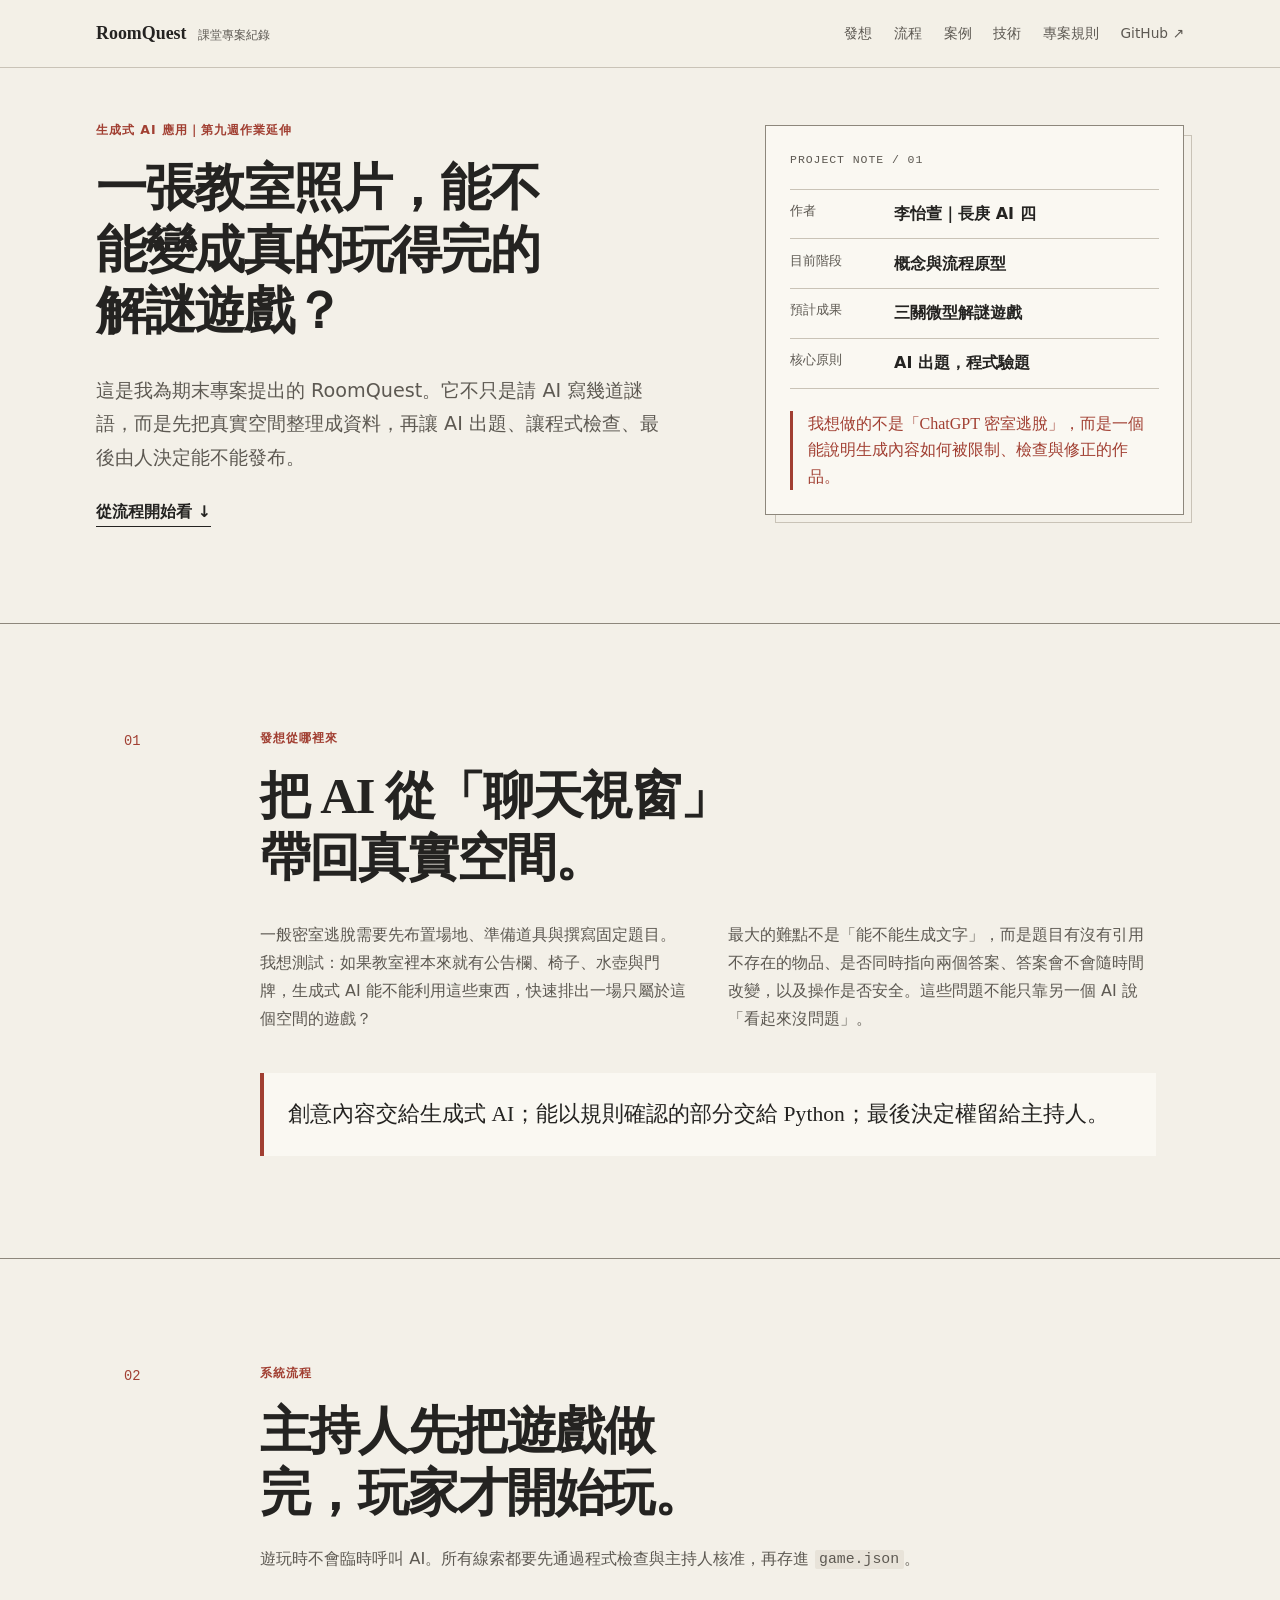
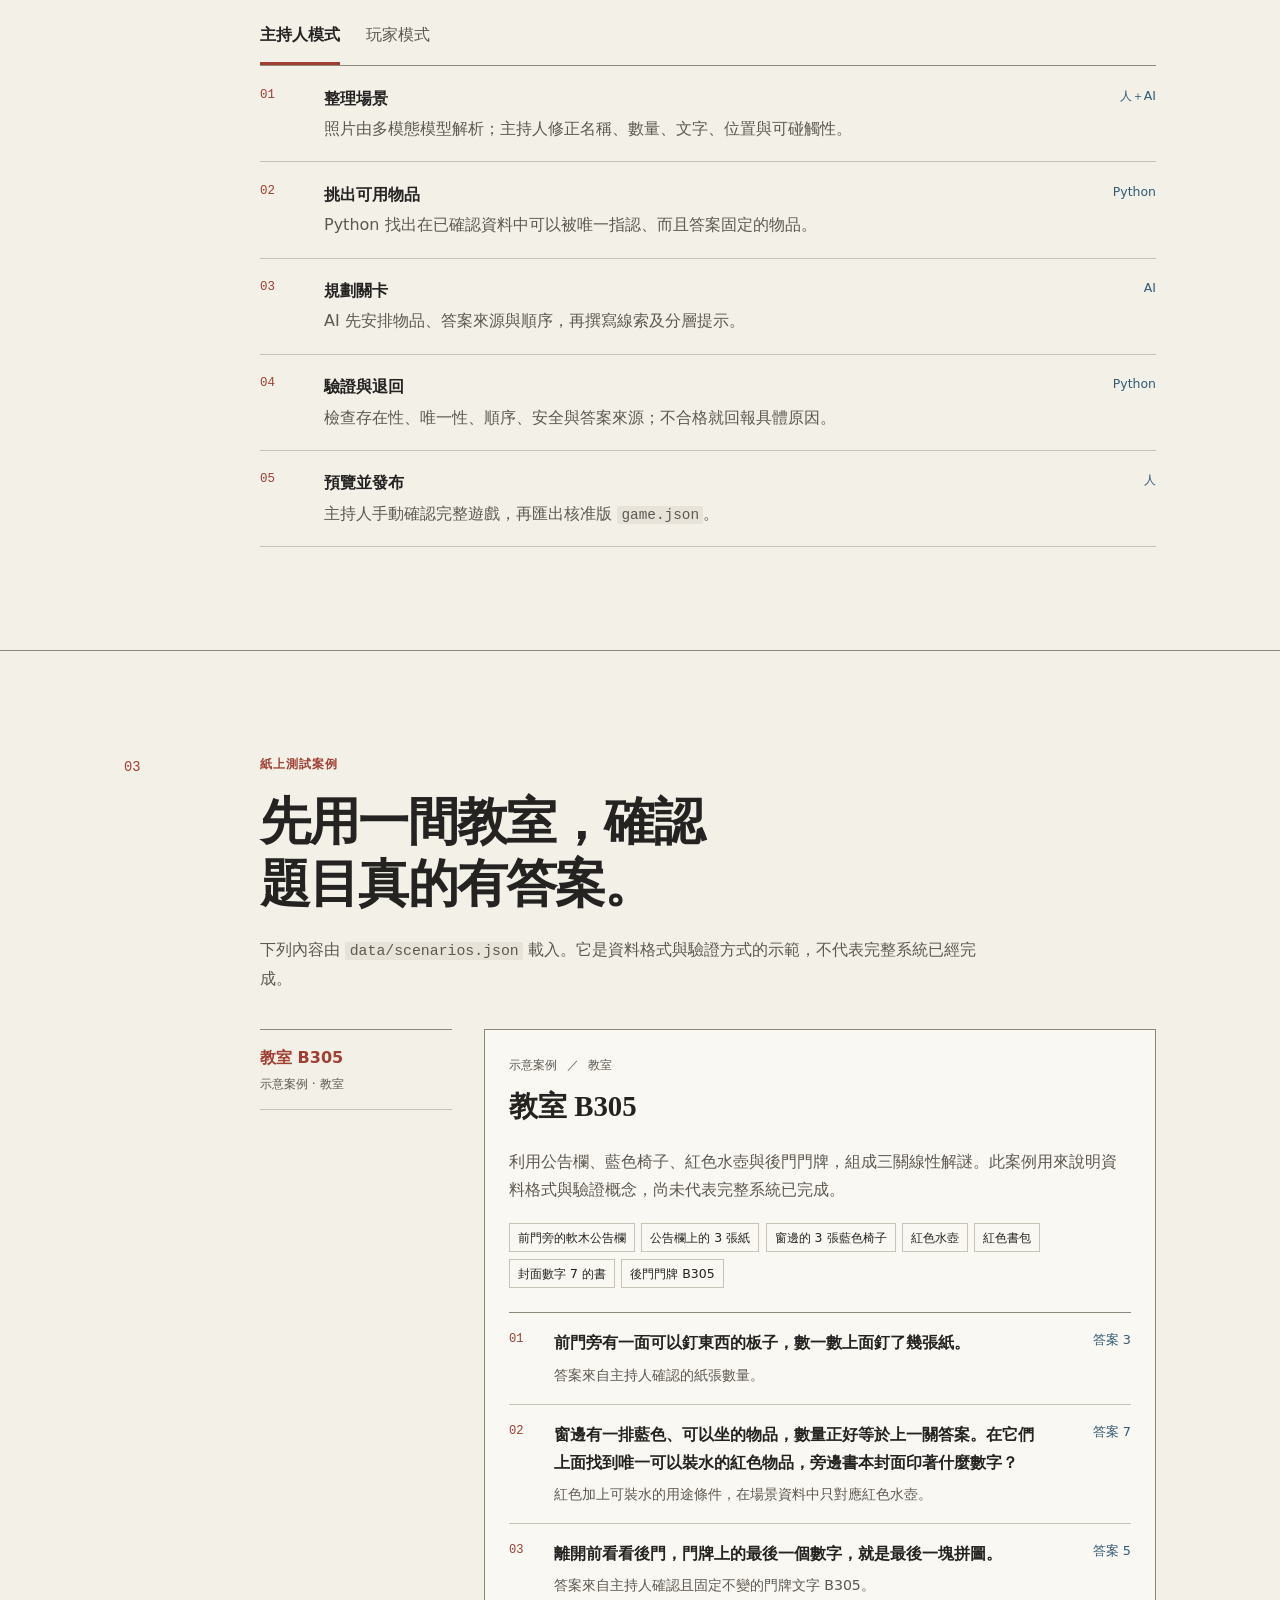
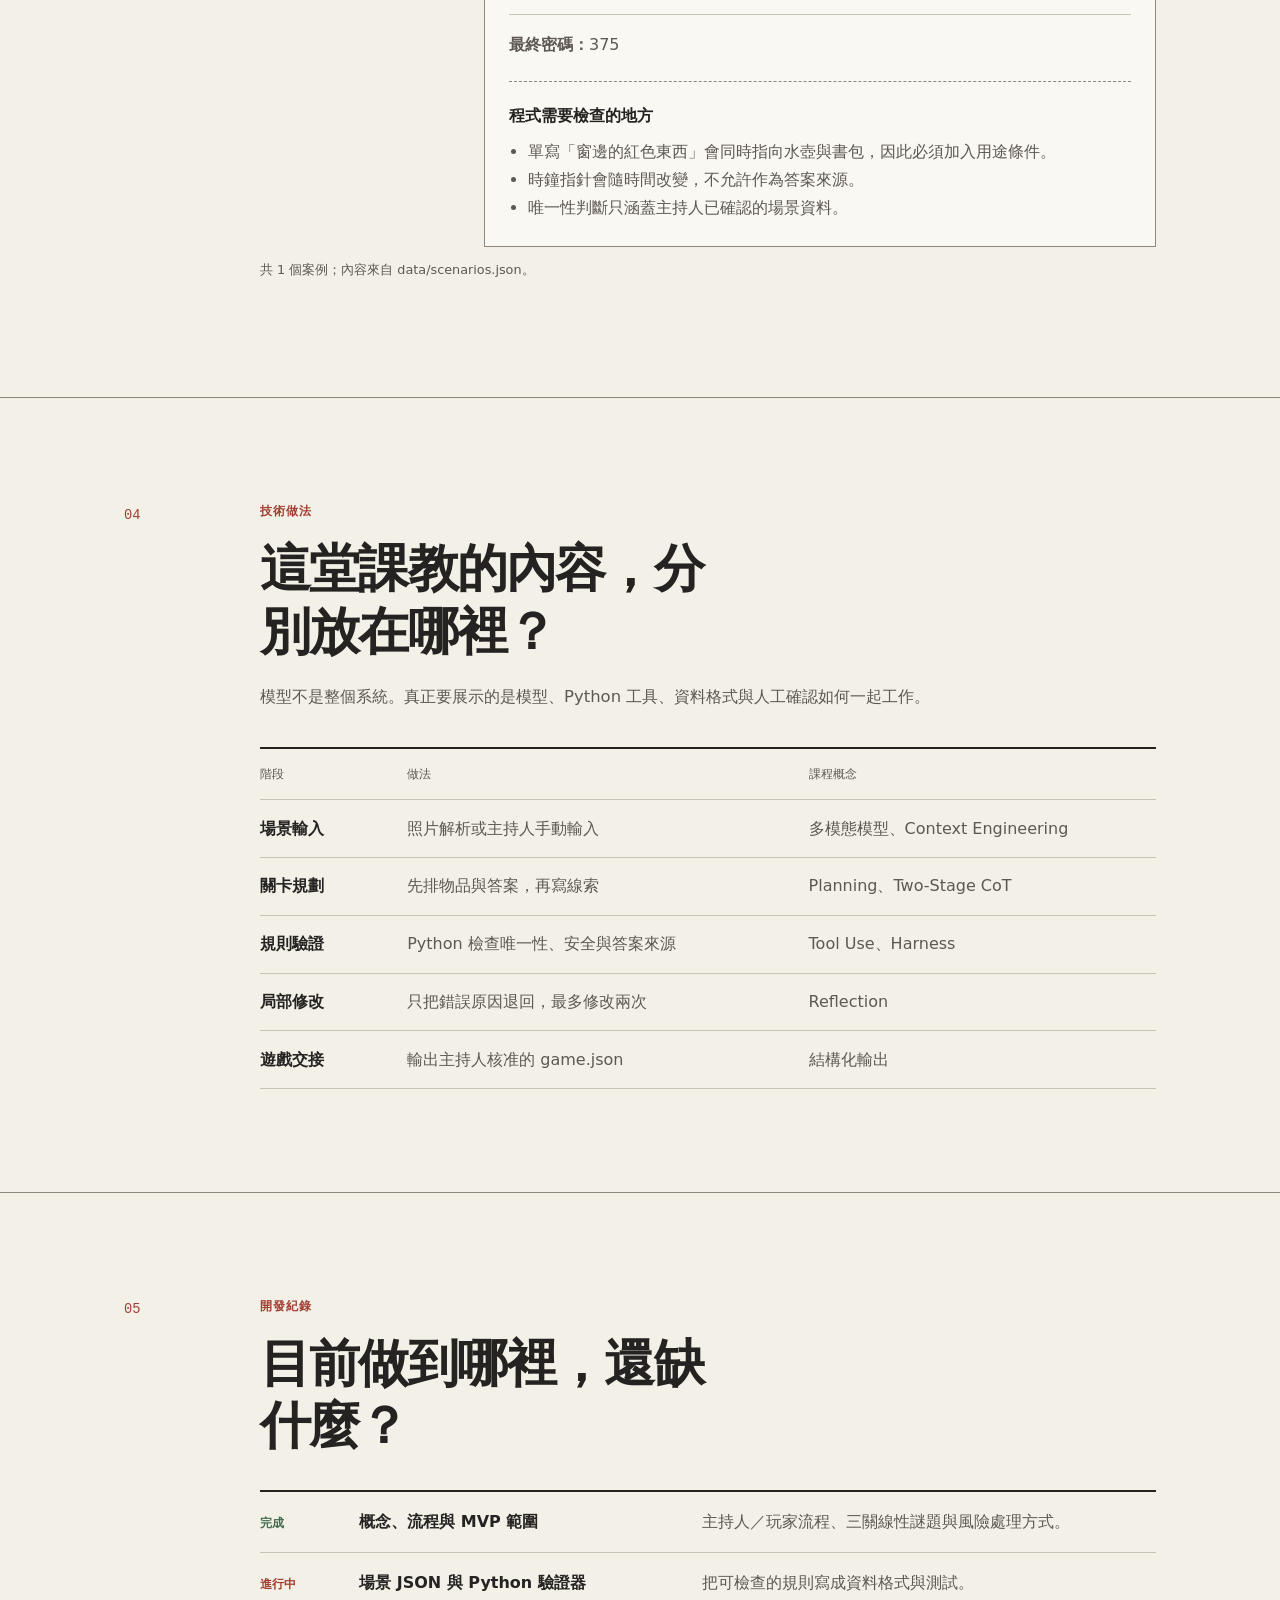
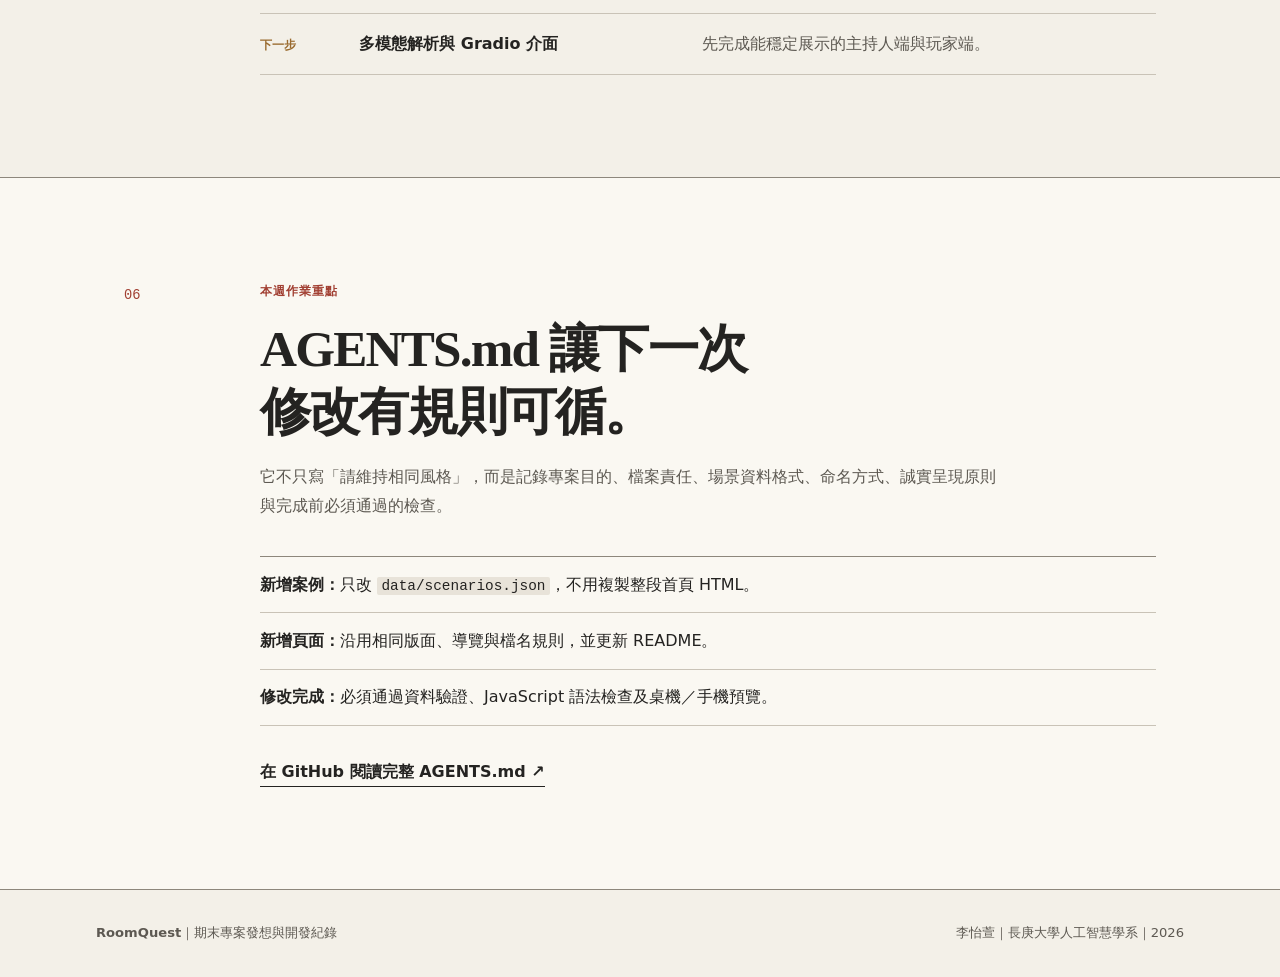
==== commit 1e0aaea8: "fix: refresh published assets after the redesign" ====
--- a/index.html
+++ b/index.html
@@ -6,7 +6,7 @@
   <meta name="description" content="RoomQuest 課堂專案紀錄：把真實空間轉換成可驗證的生成式 AI 解謎遊戲。">
   <meta name="theme-color" content="#f3f0e8">
   <title>RoomQuest｜課堂專案紀錄</title>
-  <link rel="stylesheet" href="assets/css/styles.css">
+  <link rel="stylesheet" href="assets/css/styles.css?v=20261116">
 </head>
 <body>
   <a class="skip-link" href="#main-content">跳到主要內容</a>
@@ -190,7 +190,7 @@
     </div>
   </footer>
 
-  <script src="assets/js/main.js" defer></script>
+  <script src="assets/js/main.js?v=20261116" defer></script>
 </body>
 </html>
 
--- a/assets/css/styles.css
+++ b/assets/css/styles.css
@@ -159,13 +159,13 @@
 }
 
 .hero {
-  padding: clamp(4.5rem, 9vw, 8rem) 0 clamp(4rem, 8vw, 7rem);
+  padding: clamp(2.75rem, 4vw, 4rem) 0 clamp(4rem, 8vw, 6rem);
   border-bottom: 1px solid var(--line-dark);
 }
 
 .hero-layout {
   display: grid;
-  grid-template-columns: minmax(0, 1.3fr) minmax(18rem, 0.7fr);
+  grid-template-columns: minmax(0, 1.15fr) minmax(20rem, 0.85fr);
   align-items: start;
   gap: clamp(3rem, 8vw, 8rem);
 }
@@ -187,10 +187,10 @@
 }
 
 .hero h1 {
-  max-width: 15ch;
-  margin: 0;
-  font-size: clamp(2.6rem, 6vw, 5.4rem);
-  line-height: 1.12;
+  max-width: 18ch;
+  margin: 0;
+  font-size: clamp(2.4rem, 4vw, 3.5rem);
+  line-height: 1.2;
 }
 
 .hero-lead {
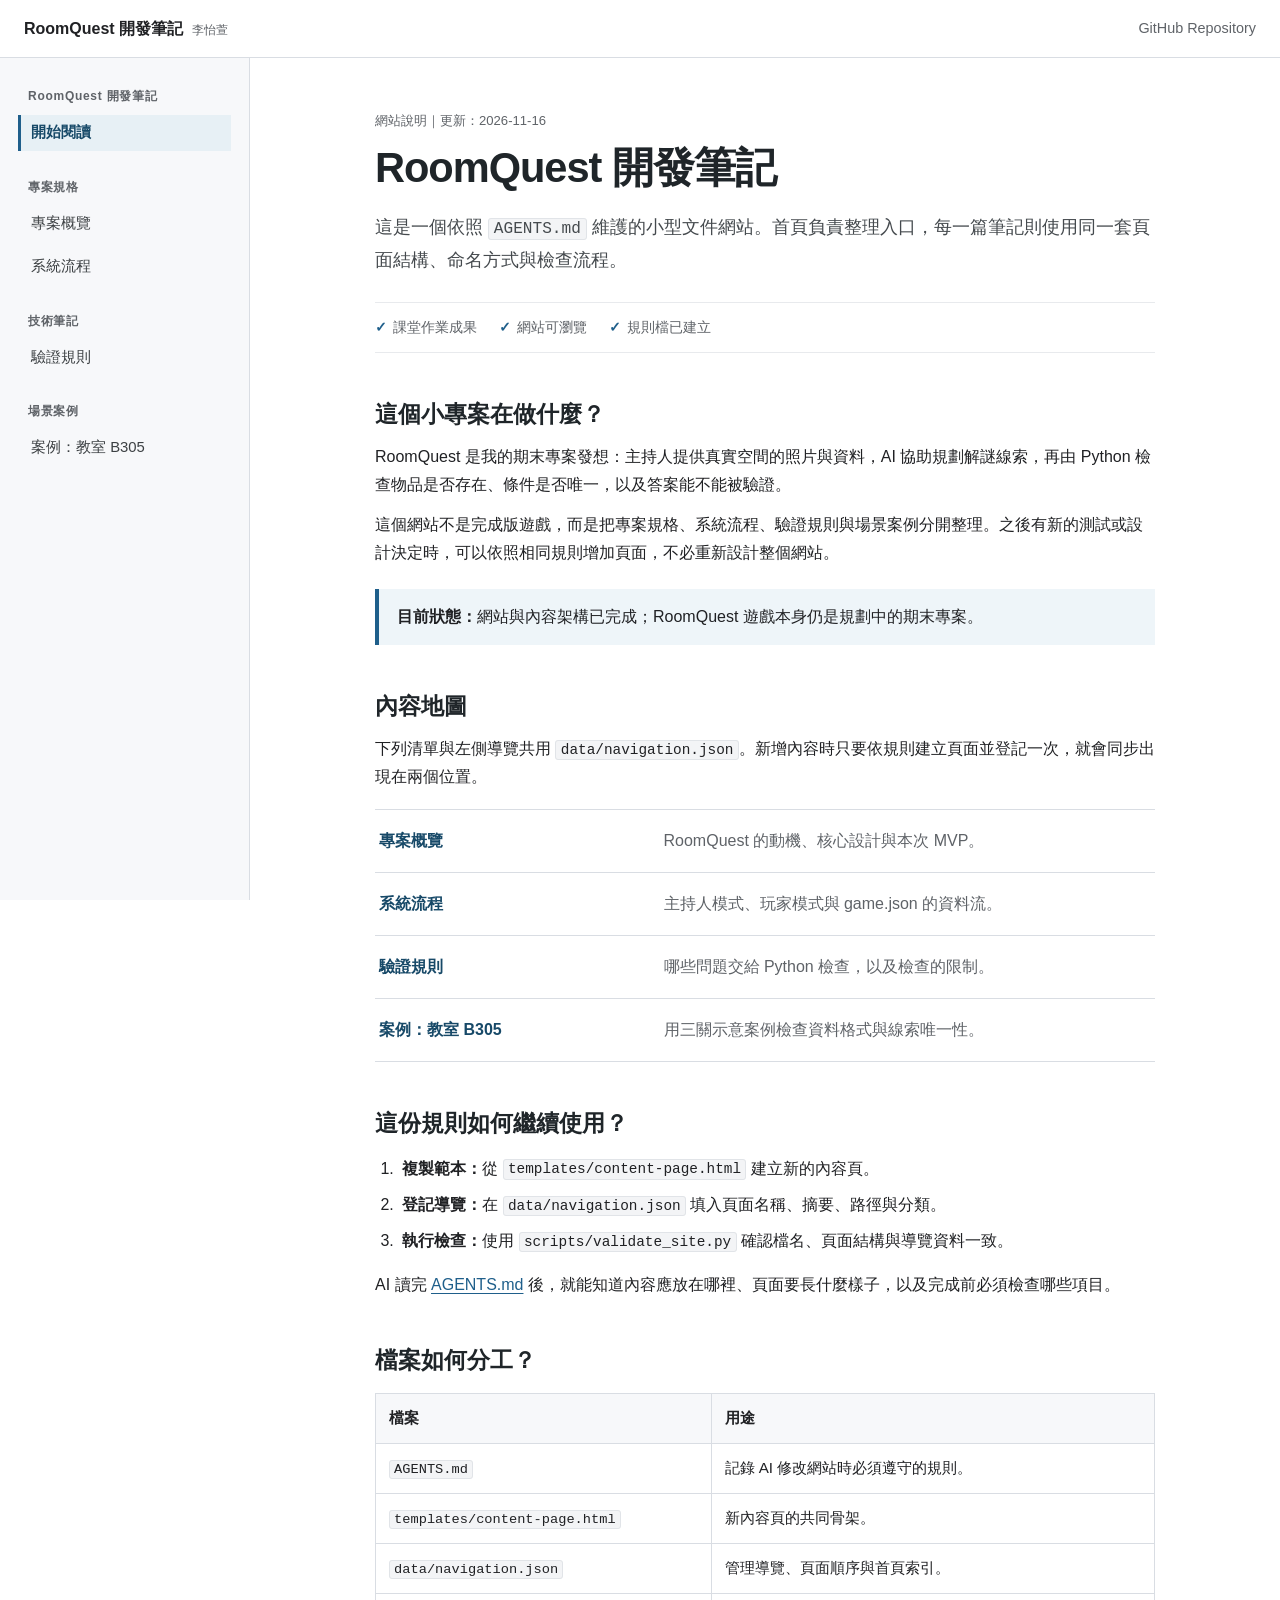
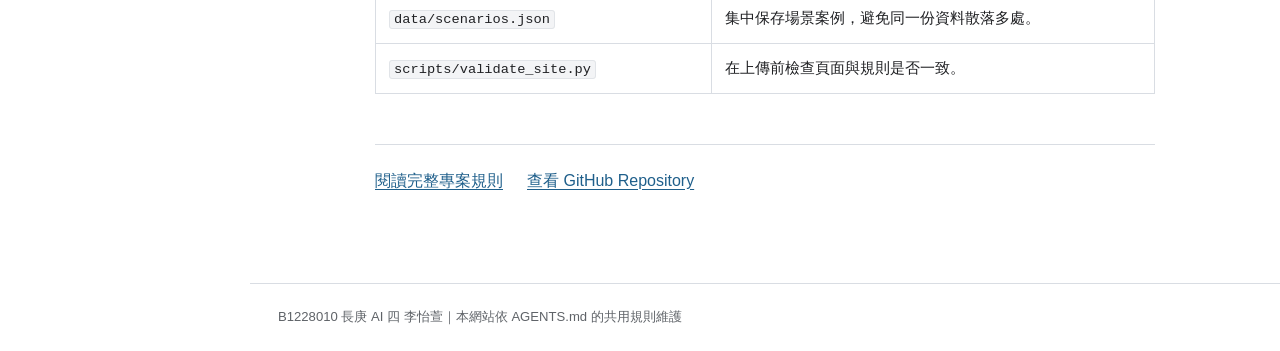
==== commit 66fa16ac: "feat: turn RoomQuest into a reusable documentation site" ====
--- a/index.html
+++ b/index.html
@@ -3,194 +3,80 @@
 <head>
   <meta charset="utf-8">
   <meta name="viewport" content="width=device-width, initial-scale=1">
-  <meta name="description" content="RoomQuest 課堂專案紀錄：把真實空間轉換成可驗證的生成式 AI 解謎遊戲。">
-  <meta name="theme-color" content="#f3f0e8">
-  <title>RoomQuest｜課堂專案紀錄</title>
-  <link rel="stylesheet" href="assets/css/styles.css?v=20261116">
+  <meta name="description" content="RoomQuest 開發筆記：以 AGENTS.md 維護、可持續新增內容的小型文件網站。">
+  <title>RoomQuest 開發筆記</title>
+  <link rel="stylesheet" href="assets/css/styles.css?v=20261116-2">
 </head>
-<body>
+<body data-root="" data-page="home">
   <a class="skip-link" href="#main-content">跳到主要內容</a>
+  <header class="docs-header" data-site-header></header>
 
-  <header class="site-header">
-    <div class="container nav-shell">
-      <a class="brand" href="#top" aria-label="RoomQuest 首頁">
-        <strong>RoomQuest</strong>
-        <span>課堂專案紀錄</span>
-      </a>
+  <div class="docs-layout">
+    <aside class="docs-sidebar" data-sidebar></aside>
+    <main class="docs-main" id="main-content">
+      <article class="doc-page">
+        <p class="page-meta">網站說明｜更新：2026-11-16</p>
+        <h1>RoomQuest 開發筆記</h1>
+        <p class="lead">這是一個依照 <code>AGENTS.md</code> 維護的小型文件網站。首頁負責整理入口，每一篇筆記則使用同一套頁面結構、命名方式與檢查流程。</p>
 
-      <button class="nav-toggle" type="button" aria-expanded="false" aria-controls="primary-nav" data-nav-toggle>
-        <span class="sr-only">開啟選單</span>
-        <span aria-hidden="true"></span>
-        <span aria-hidden="true"></span>
-      </button>
-
-      <nav id="primary-nav" class="primary-nav" aria-label="主要導覽" data-nav>
-        <a href="#question">發想</a>
-        <a href="#workflow">流程</a>
-        <a href="#scenarios">案例</a>
-        <a href="#architecture">技術</a>
-        <a href="#rules">專案規則</a>
-        <a href="https://github.com/lyixuan0718/roomquest-project-hub">GitHub ↗</a>
-      </nav>
-    </div>
-  </header>
-
-  <main id="main-content">
-    <section id="top" class="hero">
-      <div class="container hero-layout">
-        <div class="hero-copy">
-          <p class="kicker">生成式 AI 應用｜第九週作業延伸</p>
-          <h1>一張教室照片，能不能變成真的玩得完的解謎遊戲？</h1>
-          <p class="hero-lead">這是我為期末專案提出的 RoomQuest。它不只是請 AI 寫幾道謎語，而是先把真實空間整理成資料，再讓 AI 出題、讓程式檢查、最後由人決定能不能發布。</p>
-          <a class="text-link" href="#workflow">從流程開始看 <span aria-hidden="true">↓</span></a>
+        <div class="status-line" aria-label="專案狀態">
+          <span>課堂作業成果</span>
+          <span>網站可瀏覽</span>
+          <span>規則檔已建立</span>
         </div>
 
-        <aside class="project-sheet" aria-label="專案摘要">
-          <p class="sheet-title">PROJECT NOTE / 01</p>
-          <dl>
-            <div><dt>作者</dt><dd>李怡萱｜長庚 AI 四</dd></div>
-            <div><dt>目前階段</dt><dd>概念與流程原型</dd></div>
-            <div><dt>預計成果</dt><dd>三關微型解謎遊戲</dd></div>
-            <div><dt>核心原則</dt><dd>AI 出題，程式驗題</dd></div>
-          </dl>
-          <p class="margin-note">我想做的不是「ChatGPT 密室逃脫」，而是一個能說明生成內容如何被限制、檢查與修正的作品。</p>
-        </aside>
-      </div>
-    </section>
+        <section>
+          <h2>這個小專案在做什麼？</h2>
+          <p>RoomQuest 是我的期末專案發想：主持人提供真實空間的照片與資料，AI 協助規劃解謎線索，再由 Python 檢查物品是否存在、條件是否唯一，以及答案能不能被驗證。</p>
+          <p>這個網站不是完成版遊戲，而是把專案規格、系統流程、驗證規則與場景案例分開整理。之後有新的測試或設計決定時，可以依照相同規則增加頁面，不必重新設計整個網站。</p>
+          <aside class="note">
+            <strong>目前狀態：</strong>網站與內容架構已完成；RoomQuest 遊戲本身仍是規劃中的期末專案。
+          </aside>
+        </section>
 
-    <section id="question" class="section ruled-section">
-      <div class="container reading-layout">
-        <div class="section-number" aria-hidden="true">01</div>
-        <div>
-          <p class="section-label">發想從哪裡來</p>
-          <h2>把 AI 從「聊天視窗」帶回真實空間。</h2>
-          <div class="prose-grid">
-            <p>一般密室逃脫需要先布置場地、準備道具與撰寫固定題目。我想測試：如果教室裡本來就有公告欄、椅子、水壺與門牌，生成式 AI 能不能利用這些東西，快速排出一場只屬於這個空間的遊戲？</p>
-            <p>最大的難點不是「能不能生成文字」，而是題目有沒有引用不存在的物品、是否同時指向兩個答案、答案會不會隨時間改變，以及操作是否安全。這些問題不能只靠另一個 AI 說「看起來沒問題」。</p>
+        <section>
+          <h2>內容地圖</h2>
+          <p>下列清單與左側導覽共用 <code>data/navigation.json</code>。新增內容時只要依規則建立頁面並登記一次，就會同步出現在兩個位置。</p>
+          <div class="page-index" data-page-index aria-live="polite">
+            <p class="loading-text">正在載入內容索引……</p>
           </div>
-          <blockquote>創意內容交給生成式 AI；能以規則確認的部分交給 Python；最後決定權留給主持人。</blockquote>
-        </div>
-      </div>
-    </section>
+        </section>
 
-    <section id="workflow" class="section ruled-section">
-      <div class="container reading-layout">
-        <div class="section-number" aria-hidden="true">02</div>
-        <div>
-          <p class="section-label">系統流程</p>
-          <h2>主持人先把遊戲做完，玩家才開始玩。</h2>
-          <p class="section-intro">遊玩時不會臨時呼叫 AI。所有線索都要先通過程式檢查與主持人核准，再存進 <code>game.json</code>。</p>
+        <section>
+          <h2>這份規則如何繼續使用？</h2>
+          <ol class="steps">
+            <li><strong>複製範本：</strong>從 <code>templates/content-page.html</code> 建立新的內容頁。</li>
+            <li><strong>登記導覽：</strong>在 <code>data/navigation.json</code> 填入頁面名稱、摘要、路徑與分類。</li>
+            <li><strong>執行檢查：</strong>使用 <code>scripts/validate_site.py</code> 確認檔名、頁面結構與導覽資料一致。</li>
+          </ol>
+          <p>AI 讀完 <a href="AGENTS.md">AGENTS.md</a> 後，就能知道內容應放在哪裡、頁面要長什麼樣子，以及完成前必須檢查哪些項目。</p>
+        </section>
 
-          <div class="workflow-tabs">
-            <div class="tab-list" role="tablist" aria-label="RoomQuest 工作流程">
-              <button class="tab-button is-active" type="button" role="tab" id="host-tab" aria-selected="true" aria-controls="host-panel" data-tab="host">主持人模式</button>
-              <button class="tab-button" type="button" role="tab" id="player-tab" aria-selected="false" aria-controls="player-panel" data-tab="player">玩家模式</button>
-            </div>
+        <section>
+          <h2>檔案如何分工？</h2>
+          <div class="table-wrap">
+            <table>
+              <thead><tr><th>檔案</th><th>用途</th></tr></thead>
+              <tbody>
+                <tr><td><code>AGENTS.md</code></td><td>記錄 AI 修改網站時必須遵守的規則。</td></tr>
+                <tr><td><code>templates/content-page.html</code></td><td>新內容頁的共同骨架。</td></tr>
+                <tr><td><code>data/navigation.json</code></td><td>管理導覽、頁面順序與首頁索引。</td></tr>
+                <tr><td><code>data/scenarios.json</code></td><td>集中保存場景案例，避免同一份資料散落多處。</td></tr>
+                <tr><td><code>scripts/validate_site.py</code></td><td>在上傳前檢查頁面與規則是否一致。</td></tr>
+              </tbody>
+            </table>
+          </div>
+        </section>
 
-            <div id="host-panel" class="tab-panel" role="tabpanel" aria-labelledby="host-tab" data-panel="host">
-              <ol class="workflow-list">
-                <li><span>01</span><div><strong>整理場景</strong><p>照片由多模態模型解析；主持人修正名稱、數量、文字、位置與可碰觸性。</p></div><em>人＋AI</em></li>
-                <li><span>02</span><div><strong>挑出可用物品</strong><p>Python 找出在已確認資料中可以被唯一指認、而且答案固定的物品。</p></div><em>Python</em></li>
-                <li><span>03</span><div><strong>規劃關卡</strong><p>AI 先安排物品、答案來源與順序，再撰寫線索及分層提示。</p></div><em>AI</em></li>
-                <li><span>04</span><div><strong>驗證與退回</strong><p>檢查存在性、唯一性、順序、安全與答案來源；不合格就回報具體原因。</p></div><em>Python</em></li>
-                <li><span>05</span><div><strong>預覽並發布</strong><p>主持人手動確認完整遊戲，再匯出核准版 <code>game.json</code>。</p></div><em>人</em></li>
-              </ol>
-            </div>
+        <nav class="page-actions" aria-label="延伸連結">
+          <a href="AGENTS.md">閱讀完整專案規則</a>
+          <a href="https://github.com/lyixuan0718/roomquest-project-hub">查看 GitHub Repository</a>
+        </nav>
+      </article>
+    </main>
+  </div>
 
-            <div id="player-panel" class="tab-panel" role="tabpanel" aria-labelledby="player-tab" data-panel="player" hidden>
-              <ol class="workflow-list">
-                <li><span>01</span><div><strong>載入遊戲</strong><p>玩家端只讀取主持人核准的 <code>game.json</code>。</p></div><em>資料</em></li>
-                <li><span>02</span><div><strong>閱讀線索</strong><p>玩家不知道候選物品清單，必須觀察完整空間。</p></div><em>人</em></li>
-                <li><span>03</span><div><strong>輸入答案</strong><p>Python 正規化數字、選項或短詞後進行比對。</p></div><em>Python</em></li>
-                <li><span>04</span><div><strong>解鎖下一關</strong><p>答錯可以查看分層提示；答對才會取得下一條線索。</p></div><em>介面</em></li>
-                <li><span>05</span><div><strong>組合最終密碼</strong><p>完成所有關卡後，組合每關得到的數字並顯示結果。</p></div><em>介面</em></li>
-              </ol>
-            </div>
-          </div>
-        </div>
-      </div>
-    </section>
-
-    <section id="scenarios" class="section ruled-section">
-      <div class="container reading-layout">
-        <div class="section-number" aria-hidden="true">03</div>
-        <div>
-          <p class="section-label">紙上測試案例</p>
-          <h2>先用一間教室，確認題目真的有答案。</h2>
-          <p class="section-intro">下列內容由 <code>data/scenarios.json</code> 載入。它是資料格式與驗證方式的示範，不代表完整系統已經完成。</p>
-
-          <div class="scenario-layout">
-            <div class="scenario-list" data-scenario-list aria-label="場景案例清單"></div>
-            <article class="scenario-detail" data-scenario-detail aria-live="polite">
-              <p class="empty-state">正在載入場景案例…</p>
-            </article>
-          </div>
-          <p class="data-note" data-scenario-status aria-live="polite"></p>
-        </div>
-      </div>
-    </section>
-
-    <section id="architecture" class="section ruled-section">
-      <div class="container reading-layout">
-        <div class="section-number" aria-hidden="true">04</div>
-        <div>
-          <p class="section-label">技術做法</p>
-          <h2>這堂課教的內容，分別放在哪裡？</h2>
-          <p class="section-intro">模型不是整個系統。真正要展示的是模型、Python 工具、資料格式與人工確認如何一起工作。</p>
-
-          <div class="tech-table" role="table" aria-label="RoomQuest 技術架構">
-            <div class="tech-row tech-head" role="row"><span>階段</span><span>做法</span><span>課程概念</span></div>
-            <div class="tech-row" role="row"><strong>場景輸入</strong><span>照片解析或主持人手動輸入</span><span>多模態模型、Context Engineering</span></div>
-            <div class="tech-row" role="row"><strong>關卡規劃</strong><span>先排物品與答案，再寫線索</span><span>Planning、Two-Stage CoT</span></div>
-            <div class="tech-row" role="row"><strong>規則驗證</strong><span>Python 檢查唯一性、安全與答案來源</span><span>Tool Use、Harness</span></div>
-            <div class="tech-row" role="row"><strong>局部修改</strong><span>只把錯誤原因退回，最多修改兩次</span><span>Reflection</span></div>
-            <div class="tech-row" role="row"><strong>遊戲交接</strong><span>輸出主持人核准的 game.json</span><span>結構化輸出</span></div>
-          </div>
-        </div>
-      </div>
-    </section>
-
-    <section class="section ruled-section">
-      <div class="container reading-layout">
-        <div class="section-number" aria-hidden="true">05</div>
-        <div>
-          <p class="section-label">開發紀錄</p>
-          <h2>目前做到哪裡，還缺什麼？</h2>
-          <div class="status-table">
-            <div><span class="status-mark done">完成</span><strong>概念、流程與 MVP 範圍</strong><p>主持人／玩家流程、三關線性謎題與風險處理方式。</p></div>
-            <div><span class="status-mark doing">進行中</span><strong>場景 JSON 與 Python 驗證器</strong><p>把可檢查的規則寫成資料格式與測試。</p></div>
-            <div><span class="status-mark later">下一步</span><strong>多模態解析與 Gradio 介面</strong><p>先完成能穩定展示的主持人端與玩家端。</p></div>
-          </div>
-        </div>
-      </div>
-    </section>
-
-    <section id="rules" class="section ruled-section rules-section">
-      <div class="container reading-layout">
-        <div class="section-number" aria-hidden="true">06</div>
-        <div>
-          <p class="section-label">本週作業重點</p>
-          <h2>AGENTS.md 讓下一次修改有規則可循。</h2>
-          <p class="section-intro">它不只寫「請維持相同風格」，而是記錄專案目的、檔案責任、場景資料格式、命名方式、誠實呈現原則與完成前必須通過的檢查。</p>
-          <ul class="rule-list">
-            <li><strong>新增案例：</strong>只改 <code>data/scenarios.json</code>，不用複製整段首頁 HTML。</li>
-            <li><strong>新增頁面：</strong>沿用相同版面、導覽與檔名規則，並更新 README。</li>
-            <li><strong>修改完成：</strong>必須通過資料驗證、JavaScript 語法檢查及桌機／手機預覽。</li>
-          </ul>
-          <a class="text-link" href="https://github.com/lyixuan0718/roomquest-project-hub/blob/main/AGENTS.md">在 GitHub 閱讀完整 AGENTS.md <span aria-hidden="true">↗</span></a>
-        </div>
-      </div>
-    </section>
-  </main>
-
-  <footer class="site-footer">
-    <div class="container footer-layout">
-      <p><strong>RoomQuest</strong>｜期末專案發想與開發紀錄</p>
-      <p>李怡萱｜長庚大學人工智慧學系｜2026</p>
-    </div>
-  </footer>
-
-  <script src="assets/js/main.js?v=20261116" defer></script>
+  <footer class="docs-footer" data-site-footer></footer>
+  <script src="assets/js/main.js?v=20261116-2" defer></script>
 </body>
 </html>
-
--- a/assets/css/styles.css
+++ b/assets/css/styles.css
@@ -1,17 +1,19 @@
 :root {
-  --ink: #242321;
-  --ink-soft: #5d5952;
-  --paper: #f3f0e8;
-  --paper-light: #faf8f2;
-  --line: #c9c3b7;
-  --line-dark: #8d877c;
-  --accent: #a13f32;
-  --accent-soft: #ead8d2;
-  --blue: #315b75;
-  --green: #426b4d;
-  --amber: #9a6b2f;
-  --container: 68rem;
-  --reading: 56rem;
+  --ink: #202124;
+  --muted: #5f6368;
+  --line: #d9dde3;
+  --soft-line: #e8eaed;
+  --surface: #ffffff;
+  --sidebar: #f7f8fa;
+  --blue: #1f5f8b;
+  --blue-dark: #174968;
+  --blue-soft: #eef5f9;
+  --warning: #fff7df;
+  --warning-line: #d8b84e;
+  --code: #f3f4f6;
+  --header-height: 58px;
+  color-scheme: light;
+  font-family: -apple-system, BlinkMacSystemFont, "Segoe UI", "Noto Sans TC", "PingFang TC", "Microsoft JhengHei", sans-serif;
 }
 
 * {
@@ -25,717 +27,466 @@
 body {
   margin: 0;
   color: var(--ink);
-  background: var(--paper);
-  font-family: ui-sans-serif, system-ui, -apple-system, BlinkMacSystemFont, "Segoe UI", "Noto Sans TC", sans-serif;
+  background: var(--surface);
+  font-size: 16px;
   line-height: 1.75;
 }
 
-body.nav-open {
-  overflow: hidden;
-}
-
 a {
-  color: inherit;
-}
-
-button,
-input,
-textarea,
-select {
-  font: inherit;
-}
-
-:focus-visible {
-  outline: 2px solid var(--accent);
-  outline-offset: 4px;
-}
-
-code {
-  padding: 0.08em 0.3em;
-  background: #e8e3d9;
-  border-radius: 2px;
-  font-family: ui-monospace, SFMono-Regular, Consolas, monospace;
-  font-size: 0.9em;
-}
-
-.sr-only {
-  position: absolute;
-  width: 1px;
-  height: 1px;
-  padding: 0;
-  margin: -1px;
-  overflow: hidden;
-  clip: rect(0, 0, 0, 0);
-  white-space: nowrap;
-  border: 0;
+  color: var(--blue);
+  text-underline-offset: 3px;
+}
+
+a:hover {
+  color: var(--blue-dark);
+}
+
+a:focus-visible,
+button:focus-visible {
+  outline: 3px solid #7db5d5;
+  outline-offset: 3px;
 }
 
 .skip-link {
   position: fixed;
-  top: 0.75rem;
-  left: 0.75rem;
-  z-index: 200;
-  padding: 0.55rem 0.8rem;
+  z-index: 100;
+  top: 8px;
+  left: 8px;
+  padding: 8px 12px;
   color: #fff;
-  background: var(--ink);
-  transform: translateY(-150%);
+  background: var(--blue-dark);
+  transform: translateY(-160%);
 }
 
 .skip-link:focus {
   transform: translateY(0);
 }
 
-.container {
-  width: min(calc(100% - 2rem), var(--container));
-  margin-inline: auto;
-}
-
-.site-header {
+.docs-header {
   position: sticky;
+  z-index: 30;
   top: 0;
-  z-index: 100;
-  background: rgb(243 240 232 / 96%);
+  height: var(--header-height);
   border-bottom: 1px solid var(--line);
-}
-
-.nav-shell {
-  min-height: 4.2rem;
+  background: rgba(255, 255, 255, 0.97);
+}
+
+.header-inner {
   display: flex;
   align-items: center;
-  justify-content: space-between;
-  gap: 2rem;
-}
-
-.brand {
-  display: flex;
-  align-items: baseline;
-  gap: 0.7rem;
-  text-decoration: none;
-}
-
-.brand strong {
-  font-family: "Noto Serif TC", "Songti TC", "PMingLiU", serif;
-  font-size: 1.12rem;
-}
-
-.brand span {
-  color: var(--ink-soft);
-  font-size: 0.78rem;
-}
-
-.primary-nav {
-  display: flex;
-  align-items: center;
-  gap: 1.35rem;
-}
-
-.primary-nav a {
-  color: var(--ink-soft);
-  font-size: 0.86rem;
-  text-decoration: none;
-  border-bottom: 1px solid transparent;
-}
-
-.primary-nav a:hover {
+  max-width: 1440px;
+  height: 100%;
+  margin: 0 auto;
+  padding: 0 24px;
+  gap: 16px;
+}
+
+.site-name {
   color: var(--ink);
-  border-color: currentColor;
-}
-
-.nav-toggle {
-  width: 2.6rem;
-  height: 2.6rem;
-  display: none;
-  padding: 0.65rem;
-  background: transparent;
-  border: 1px solid var(--line-dark);
-}
-
-.nav-toggle span:not(.sr-only) {
-  display: block;
-  width: 100%;
-  height: 1px;
-  margin: 0.35rem 0;
-  background: var(--ink);
-}
-
-.hero {
-  padding: clamp(2.75rem, 4vw, 4rem) 0 clamp(4rem, 8vw, 6rem);
-  border-bottom: 1px solid var(--line-dark);
-}
-
-.hero-layout {
-  display: grid;
-  grid-template-columns: minmax(0, 1.15fr) minmax(20rem, 0.85fr);
-  align-items: start;
-  gap: clamp(3rem, 8vw, 8rem);
-}
-
-.kicker,
-.section-label {
-  margin: 0 0 1rem;
-  color: var(--accent);
-  font-size: 0.78rem;
-  font-weight: 700;
-  letter-spacing: 0.08em;
-}
-
-.hero h1,
-.section h2 {
-  font-family: "Noto Serif TC", "Songti TC", "PMingLiU", serif;
-  font-weight: 700;
-  letter-spacing: -0.035em;
-}
-
-.hero h1 {
-  max-width: 18ch;
-  margin: 0;
-  font-size: clamp(2.4rem, 4vw, 3.5rem);
-  line-height: 1.2;
-}
-
-.hero-lead {
-  max-width: 42rem;
-  margin: 2rem 0 1.5rem;
-  color: var(--ink-soft);
-  font-size: clamp(1rem, 1.8vw, 1.2rem);
-}
-
-.text-link {
-  display: inline-block;
-  color: var(--ink);
+  font-size: 1rem;
   font-weight: 700;
   text-decoration: none;
-  border-bottom: 1px solid var(--ink);
-}
-
-.text-link:hover {
-  color: var(--accent);
-  border-color: var(--accent);
-}
-
-.project-sheet {
-  position: relative;
-  margin-top: 0.35rem;
-  padding: 1.5rem;
-  background: var(--paper-light);
-  border: 1px solid var(--line-dark);
-}
-
-.project-sheet::before {
-  content: "";
-  position: absolute;
-  inset: 0.55rem -0.55rem -0.55rem 0.55rem;
-  z-index: -1;
+}
+
+.site-name small {
+  margin-left: 9px;
+  color: var(--muted);
+  font-size: 0.78rem;
+  font-weight: 400;
+}
+
+.header-link {
+  margin-left: auto;
+  color: var(--muted);
+  font-size: 0.9rem;
+  text-decoration: none;
+}
+
+.menu-button {
+  display: none;
+  align-items: center;
+  justify-content: center;
+  width: 40px;
+  height: 40px;
+  padding: 0;
   border: 1px solid var(--line);
-}
-
-.sheet-title {
-  margin: 0 0 1.15rem;
-  color: var(--ink-soft);
-  font-family: ui-monospace, SFMono-Regular, Consolas, monospace;
-  font-size: 0.72rem;
-  letter-spacing: 0.08em;
-}
-
-.project-sheet dl {
-  margin: 0;
-  border-top: 1px solid var(--line);
-}
-
-.project-sheet dl div {
+  border-radius: 4px;
+  color: var(--ink);
+  background: var(--surface);
+  font: inherit;
+  cursor: pointer;
+}
+
+.docs-layout {
   display: grid;
-  grid-template-columns: 5.5rem 1fr;
-  gap: 1rem;
-  padding: 0.65rem 0;
-  border-bottom: 1px solid var(--line);
-}
-
-.project-sheet dt {
-  color: var(--ink-soft);
-  font-size: 0.82rem;
-}
-
-.project-sheet dd {
-  margin: 0;
-  font-weight: 650;
-}
-
-.margin-note {
-  margin: 1.4rem 0 0;
-  padding-left: 0.9rem;
-  color: var(--accent);
-  border-left: 3px solid var(--accent);
-  font-family: "Noto Serif TC", "Songti TC", "PMingLiU", serif;
-  line-height: 1.65;
-}
-
-.section {
-  padding: clamp(4rem, 8vw, 7rem) 0;
-}
-
-.ruled-section {
-  border-bottom: 1px solid var(--line-dark);
-}
-
-.reading-layout {
-  display: grid;
-  grid-template-columns: 4.5rem minmax(0, var(--reading));
-  justify-content: center;
-  gap: clamp(1.5rem, 5vw, 4rem);
-}
-
-.section-number {
-  padding-top: 0.2rem;
-  color: var(--accent);
-  font-family: ui-monospace, SFMono-Regular, Consolas, monospace;
-  font-size: 0.86rem;
-}
-
-.section h2 {
-  max-width: 19ch;
-  margin: 0;
-  font-size: clamp(2rem, 4vw, 3.4rem);
-  line-height: 1.22;
-}
-
-.section-intro {
-  max-width: 46rem;
-  margin: 1.25rem 0 2.2rem;
-  color: var(--ink-soft);
-  font-size: 1.03rem;
-}
-
-.prose-grid {
-  display: grid;
-  grid-template-columns: repeat(2, 1fr);
-  gap: 2.5rem;
-  margin-top: 2rem;
-}
-
-.prose-grid p {
-  margin: 0;
-  color: var(--ink-soft);
-}
-
-blockquote {
-  margin: 2.5rem 0 0;
-  padding: 1.4rem 1.5rem;
-  background: var(--paper-light);
-  border-left: 4px solid var(--accent);
-  font-family: "Noto Serif TC", "Songti TC", "PMingLiU", serif;
-  font-size: clamp(1.12rem, 2vw, 1.35rem);
-}
-
-.tab-list {
-  display: flex;
-  gap: 1.6rem;
-  margin-bottom: 0;
-  border-bottom: 1px solid var(--line-dark);
-}
-
-.tab-button {
-  padding: 0.8rem 0;
-  color: var(--ink-soft);
-  background: transparent;
-  border: 0;
-  border-bottom: 3px solid transparent;
-  cursor: pointer;
-}
-
-.tab-button.is-active {
-  color: var(--ink);
-  border-color: var(--accent);
+  grid-template-columns: 250px minmax(0, 1fr);
+  min-height: calc(100vh - var(--header-height));
+}
+
+.docs-sidebar {
+  position: sticky;
+  top: var(--header-height);
+  align-self: start;
+  height: calc(100vh - var(--header-height));
+  overflow-y: auto;
+  border-right: 1px solid var(--line);
+  background: var(--sidebar);
+  padding: 28px 18px 40px;
+}
+
+.sidebar-group + .sidebar-group {
+  margin-top: 26px;
+}
+
+.sidebar-title {
+  margin: 0 10px 8px;
+  color: var(--muted);
+  font-size: 0.75rem;
   font-weight: 700;
-}
-
-.workflow-list {
+  letter-spacing: 0.06em;
+}
+
+.sidebar-list {
   margin: 0;
   padding: 0;
   list-style: none;
 }
 
-.workflow-list li {
-  display: grid;
-  grid-template-columns: 3rem 1fr 4.5rem;
-  gap: 1rem;
-  align-items: start;
-  padding: 1.15rem 0;
-  border-bottom: 1px solid var(--line);
-}
-
-.workflow-list li > span {
-  color: var(--accent);
-  font-family: ui-monospace, SFMono-Regular, Consolas, monospace;
-  font-size: 0.78rem;
-}
-
-.workflow-list strong {
+.sidebar-list a {
   display: block;
-  margin-bottom: 0.15rem;
-}
-
-.workflow-list p {
+  margin: 2px 0;
+  padding: 7px 10px;
+  border-left: 3px solid transparent;
+  color: #3c4043;
+  font-size: 0.93rem;
+  line-height: 1.45;
+  text-decoration: none;
+}
+
+.sidebar-list a:hover {
+  background: #eceff1;
+}
+
+.sidebar-list a[aria-current="page"] {
+  border-left-color: var(--blue);
+  color: var(--blue-dark);
+  background: #e7f0f5;
+  font-weight: 700;
+}
+
+.docs-main {
+  min-width: 0;
+}
+
+.doc-page {
+  width: min(100% - 48px, 780px);
+  margin: 0 auto;
+  padding: 52px 0 88px;
+}
+
+.page-meta {
+  margin: 0 0 8px;
+  color: var(--muted);
+  font-size: 0.82rem;
+}
+
+h1,
+h2,
+h3 {
+  color: #1f2529;
+  line-height: 1.3;
+}
+
+h1 {
+  margin: 0 0 16px;
+  font-size: clamp(2rem, 5vw, 2.6rem);
+  letter-spacing: -0.025em;
+}
+
+h2 {
+  margin: 0 0 14px;
+  font-size: 1.45rem;
+}
+
+h3 {
+  margin: 26px 0 10px;
+  font-size: 1.1rem;
+}
+
+.lead {
   margin: 0;
-  color: var(--ink-soft);
-}
-
-.workflow-list em {
-  color: var(--blue);
-  font-size: 0.78rem;
-  font-style: normal;
-  text-align: right;
-}
-
-.scenario-layout {
-  display: grid;
-  grid-template-columns: 12rem 1fr;
-  gap: 2rem;
-  align-items: start;
-  margin-top: 2rem;
-}
-
-.scenario-list {
-  border-top: 1px solid var(--line-dark);
-}
-
-.scenario-button {
-  width: 100%;
-  display: block;
-  padding: 0.9rem 0;
-  text-align: left;
+  color: #454a4e;
+  font-size: 1.12rem;
+  line-height: 1.8;
+}
+
+.doc-page section {
+  margin-top: 46px;
+}
+
+p {
+  margin: 12px 0;
+}
+
+ul,
+ol {
+  padding-left: 1.45rem;
+}
+
+li + li {
+  margin-top: 8px;
+}
+
+.steps li {
+  padding-left: 4px;
+}
+
+code {
+  border: 1px solid #e1e4e8;
+  border-radius: 3px;
+  background: var(--code);
+  padding: 0.08em 0.3em;
+  font-family: "SFMono-Regular", Consolas, "Liberation Mono", monospace;
+  font-size: 0.9em;
+}
+
+pre {
+  overflow-x: auto;
+  margin: 18px 0;
+  border: 1px solid var(--line);
+  border-radius: 4px;
+  background: var(--code);
+  padding: 18px 20px;
+  line-height: 1.65;
+}
+
+pre code {
+  border: 0;
   background: transparent;
-  border: 0;
-  border-bottom: 1px solid var(--line);
-  cursor: pointer;
-}
-
-.scenario-button strong,
-.scenario-button span {
-  display: block;
-}
-
-.scenario-button span {
-  margin-top: 0.1rem;
-  color: var(--ink-soft);
-  font-size: 0.76rem;
-}
-
-.scenario-button.is-active strong {
-  color: var(--accent);
-}
-
-.scenario-detail {
-  min-width: 0;
-  padding: 1.5rem;
-  background: var(--paper-light);
-  border: 1px solid var(--line-dark);
-}
-
-.scenario-topline {
-  display: flex;
-  gap: 0.6rem;
-  color: var(--ink-soft);
-  font-size: 0.78rem;
-}
-
-.scenario-topline span + span::before {
-  content: "／";
-  margin-right: 0.6rem;
-}
-
-.scenario-detail h3 {
-  margin: 0.35rem 0 0.5rem;
-  font-family: "Noto Serif TC", "Songti TC", "PMingLiU", serif;
-  font-size: 1.8rem;
-}
-
-.scenario-detail > p {
-  color: var(--ink-soft);
-}
-
-.object-tags {
+  padding: 0;
+}
+
+blockquote {
+  margin: 24px 0;
+  border-left: 4px solid var(--blue);
+  padding: 8px 0 8px 18px;
+  color: #30363b;
+  font-size: 1.1rem;
+  font-weight: 650;
+}
+
+.note,
+.warning {
+  margin: 22px 0;
+  border-left: 4px solid var(--blue);
+  background: var(--blue-soft);
+  padding: 14px 18px;
+}
+
+.warning {
+  border-left-color: var(--warning-line);
+  background: var(--warning);
+}
+
+.status-line {
   display: flex;
   flex-wrap: wrap;
-  gap: 0.4rem;
-  margin: 1.2rem 0 1.5rem;
-}
-
-.object-tag {
-  padding: 0.18rem 0.5rem;
-  border: 1px solid var(--line);
-  font-size: 0.78rem;
-}
-
-.clue-list {
-  margin: 0;
+  margin-top: 26px;
+  border-block: 1px solid var(--soft-line);
+  padding: 12px 0;
+  gap: 8px 22px;
+  color: var(--muted);
+  font-size: 0.88rem;
+}
+
+.status-line span::before {
+  content: "✓";
+  margin-right: 6px;
+  color: var(--blue);
+  font-weight: 700;
+}
+
+.page-index-list {
+  margin: 18px 0 0;
+  border-top: 1px solid var(--line);
   padding: 0;
   list-style: none;
-  border-top: 1px solid var(--line-dark);
-}
-
-.clue-item {
+}
+
+.page-index-list li {
+  margin: 0;
+  border-bottom: 1px solid var(--line);
+}
+
+.page-index-list a {
   display: grid;
-  grid-template-columns: 2rem 1fr 4.5rem;
-  gap: 0.8rem;
-  padding: 1rem 0;
+  grid-template-columns: minmax(130px, 0.7fr) minmax(0, 1.3fr);
+  padding: 17px 4px;
+  gap: 22px;
+  text-decoration: none;
+}
+
+.page-index-list strong {
+  color: var(--blue-dark);
+}
+
+.page-index-list span {
+  color: var(--muted);
+}
+
+.loading-text,
+.load-error {
+  color: var(--muted);
+}
+
+.load-error {
+  border-left: 4px solid var(--warning-line);
+  padding-left: 14px;
+}
+
+.table-wrap {
+  max-width: 100%;
+  overflow-x: auto;
+  margin: 18px 0;
+}
+
+table {
+  width: 100%;
+  border-collapse: collapse;
+  font-size: 0.95rem;
+}
+
+th,
+td {
+  border: 1px solid var(--line);
+  padding: 11px 13px;
+  text-align: left;
+  vertical-align: top;
+}
+
+th {
+  background: var(--sidebar);
+  font-weight: 700;
+}
+
+.page-actions {
+  display: flex;
+  flex-wrap: wrap;
+  margin-top: 50px;
+  border-top: 1px solid var(--line);
+  padding-top: 22px;
+  gap: 12px 24px;
+}
+
+.docs-footer {
+  margin-left: 250px;
+  border-top: 1px solid var(--line);
+  padding: 22px 28px;
+  color: var(--muted);
+  font-size: 0.82rem;
+}
+
+.scenario-heading {
+  display: flex;
+  align-items: baseline;
+  justify-content: space-between;
+  margin-bottom: 18px;
   border-bottom: 1px solid var(--line);
-}
-
-.clue-number {
-  color: var(--accent);
-  font-family: ui-monospace, SFMono-Regular, Consolas, monospace;
-  font-size: 0.76rem;
-}
-
-.clue-item strong {
-  font-weight: 650;
-}
-
-.clue-item p {
-  margin: 0.35rem 0 0;
-  color: var(--ink-soft);
-  font-size: 0.88rem;
-}
-
-.clue-answer {
-  color: var(--blue);
-  font-size: 0.8rem;
-  text-align: right;
-}
-
-.validation-box {
-  margin-top: 1.4rem;
-  padding-top: 1.2rem;
-  border-top: 1px dashed var(--line-dark);
-}
-
-.validation-box ul {
-  margin: 0.5rem 0 0;
-  padding-left: 1.2rem;
-  color: var(--ink-soft);
-}
-
-.data-note,
-.empty-state {
-  color: var(--ink-soft);
-  font-size: 0.8rem;
-}
-
-.tech-table,
-.status-table {
-  margin-top: 2rem;
-  border-top: 2px solid var(--ink);
-}
-
-.tech-row {
-  display: grid;
-  grid-template-columns: 8rem 1.1fr 1fr;
-  gap: 1.2rem;
-  padding: 0.9rem 0;
-  border-bottom: 1px solid var(--line);
-}
-
-.tech-row span {
-  color: var(--ink-soft);
-}
-
-.tech-head {
-  color: var(--ink-soft);
-  font-size: 0.76rem;
-}
-
-.tech-head span {
-  color: inherit;
-}
-
-.status-table > div {
-  display: grid;
-  grid-template-columns: 5rem 1fr 1.4fr;
-  gap: 1.2rem;
-  align-items: baseline;
-  padding: 1rem 0;
-  border-bottom: 1px solid var(--line);
-}
-
-.status-table p {
+  padding-bottom: 10px;
+  gap: 16px;
+}
+
+.scenario-heading h3 {
   margin: 0;
-  color: var(--ink-soft);
-}
-
-.status-mark {
-  font-size: 0.76rem;
-  font-weight: 700;
-}
-
-.status-mark.done {
-  color: var(--green);
-}
-
-.status-mark.doing {
-  color: var(--accent);
-}
-
-.status-mark.later {
-  color: var(--amber);
-}
-
-.rules-section {
-  background: var(--paper-light);
-}
-
-.rule-list {
-  margin: 2rem 0;
-  padding: 0;
-  list-style: none;
-  border-top: 1px solid var(--line-dark);
-}
-
-.rule-list li {
-  padding: 0.85rem 0;
-  border-bottom: 1px solid var(--line);
-}
-
-.site-footer {
-  padding: 2rem 0;
-  color: var(--ink-soft);
-  background: var(--paper);
-  font-size: 0.82rem;
-}
-
-.footer-layout {
-  display: flex;
-  justify-content: space-between;
-  gap: 2rem;
-}
-
-.footer-layout p {
-  margin: 0;
-}
-
-@media (max-width: 820px) {
-  .nav-toggle {
+  font-size: 1.2rem;
+}
+
+.scenario-status {
+  color: var(--muted);
+  font-size: 0.85rem;
+  white-space: nowrap;
+}
+
+.scenario-object-list {
+  columns: 2;
+}
+
+.scenario-clue {
+  margin-top: 24px;
+  border-top: 1px solid var(--soft-line);
+  padding-top: 18px;
+}
+
+.scenario-clue h3 {
+  margin-top: 0;
+}
+
+.answer-line {
+  margin-top: 10px;
+  color: var(--muted);
+  font-size: 0.92rem;
+}
+
+@media (max-width: 800px) {
+  :root {
+    --header-height: 56px;
+  }
+
+  .header-inner {
+    padding: 0 14px;
+  }
+
+  .menu-button {
+    display: inline-flex;
+  }
+
+  .site-name small,
+  .header-link {
+    display: none;
+  }
+
+  .docs-layout {
     display: block;
   }
 
-  .primary-nav {
+  .docs-sidebar {
     position: fixed;
-    inset: 4.2rem 0 auto;
-    display: none;
-    padding: 1rem;
-    background: var(--paper);
-    border-bottom: 1px solid var(--line-dark);
-  }
-
-  .primary-nav.is-open {
-    display: grid;
-  }
-
-  .primary-nav a {
-    padding: 0.45rem 0;
-  }
-
-  .hero-layout {
-    grid-template-columns: 1fr;
-  }
-
-  .project-sheet {
-    max-width: 30rem;
-  }
-
-  .reading-layout {
-    grid-template-columns: 1fr;
-    gap: 0.8rem;
-  }
-
-  .section-number {
-    padding: 0;
-  }
-
-  .section-number::before {
-    content: "SECTION ";
-  }
-
-  .prose-grid {
-    grid-template-columns: 1fr;
-    gap: 1rem;
-  }
-
-  .scenario-layout {
-    grid-template-columns: 1fr;
-  }
-
-  .scenario-list {
-    display: flex;
-    gap: 1rem;
-    overflow-x: auto;
-  }
-
-  .scenario-button {
-    min-width: 10rem;
-  }
-
-  .tech-row,
-  .status-table > div {
-    grid-template-columns: 1fr;
-    gap: 0.25rem;
-  }
-}
-
-@media (max-width: 560px) {
-  .container {
-    width: min(calc(100% - 1.25rem), var(--container));
-  }
-
-  .brand span {
-    display: none;
-  }
-
-  .hero {
-    padding-top: 3.5rem;
-  }
-
-  .hero h1 {
-    font-size: clamp(2.35rem, 12vw, 3.7rem);
-  }
-
-  .project-sheet {
-    padding: 1.1rem;
-  }
-
-  .project-sheet dl div {
-    grid-template-columns: 1fr;
-    gap: 0.1rem;
-  }
-
-  .section {
-    padding: 3.5rem 0;
-  }
-
-  .workflow-list li {
-    grid-template-columns: 2.2rem 1fr;
-  }
-
-  .workflow-list em {
-    grid-column: 2;
-    text-align: left;
-  }
-
-  .scenario-detail {
-    padding: 1rem;
-  }
-
-  .clue-item {
-    grid-template-columns: 1.6rem 1fr;
-  }
-
-  .clue-answer {
-    grid-column: 2;
-    text-align: left;
-  }
-
-  .footer-layout {
-    display: grid;
-    gap: 0.35rem;
+    z-index: 25;
+    top: var(--header-height);
+    bottom: 0;
+    left: 0;
+    width: min(82vw, 290px);
+    height: auto;
+    box-shadow: 6px 0 18px rgba(32, 33, 36, 0.12);
+    transform: translateX(-110%);
+    transition: transform 150ms ease-out;
+  }
+
+  .docs-sidebar.is-open {
+    transform: translateX(0);
+  }
+
+  .doc-page {
+    width: min(100% - 34px, 780px);
+    padding: 38px 0 64px;
+  }
+
+  .docs-footer {
+    margin-left: 0;
+    padding-inline: 18px;
+  }
+
+  .page-index-list a {
+    display: block;
+  }
+
+  .page-index-list span {
+    display: block;
+    margin-top: 4px;
+  }
+
+  .scenario-object-list {
+    columns: 1;
   }
 }
 
@@ -743,5 +494,8 @@
   html {
     scroll-behavior: auto;
   }
-}
-
+
+  .docs-sidebar {
+    transition: none;
+  }
+}
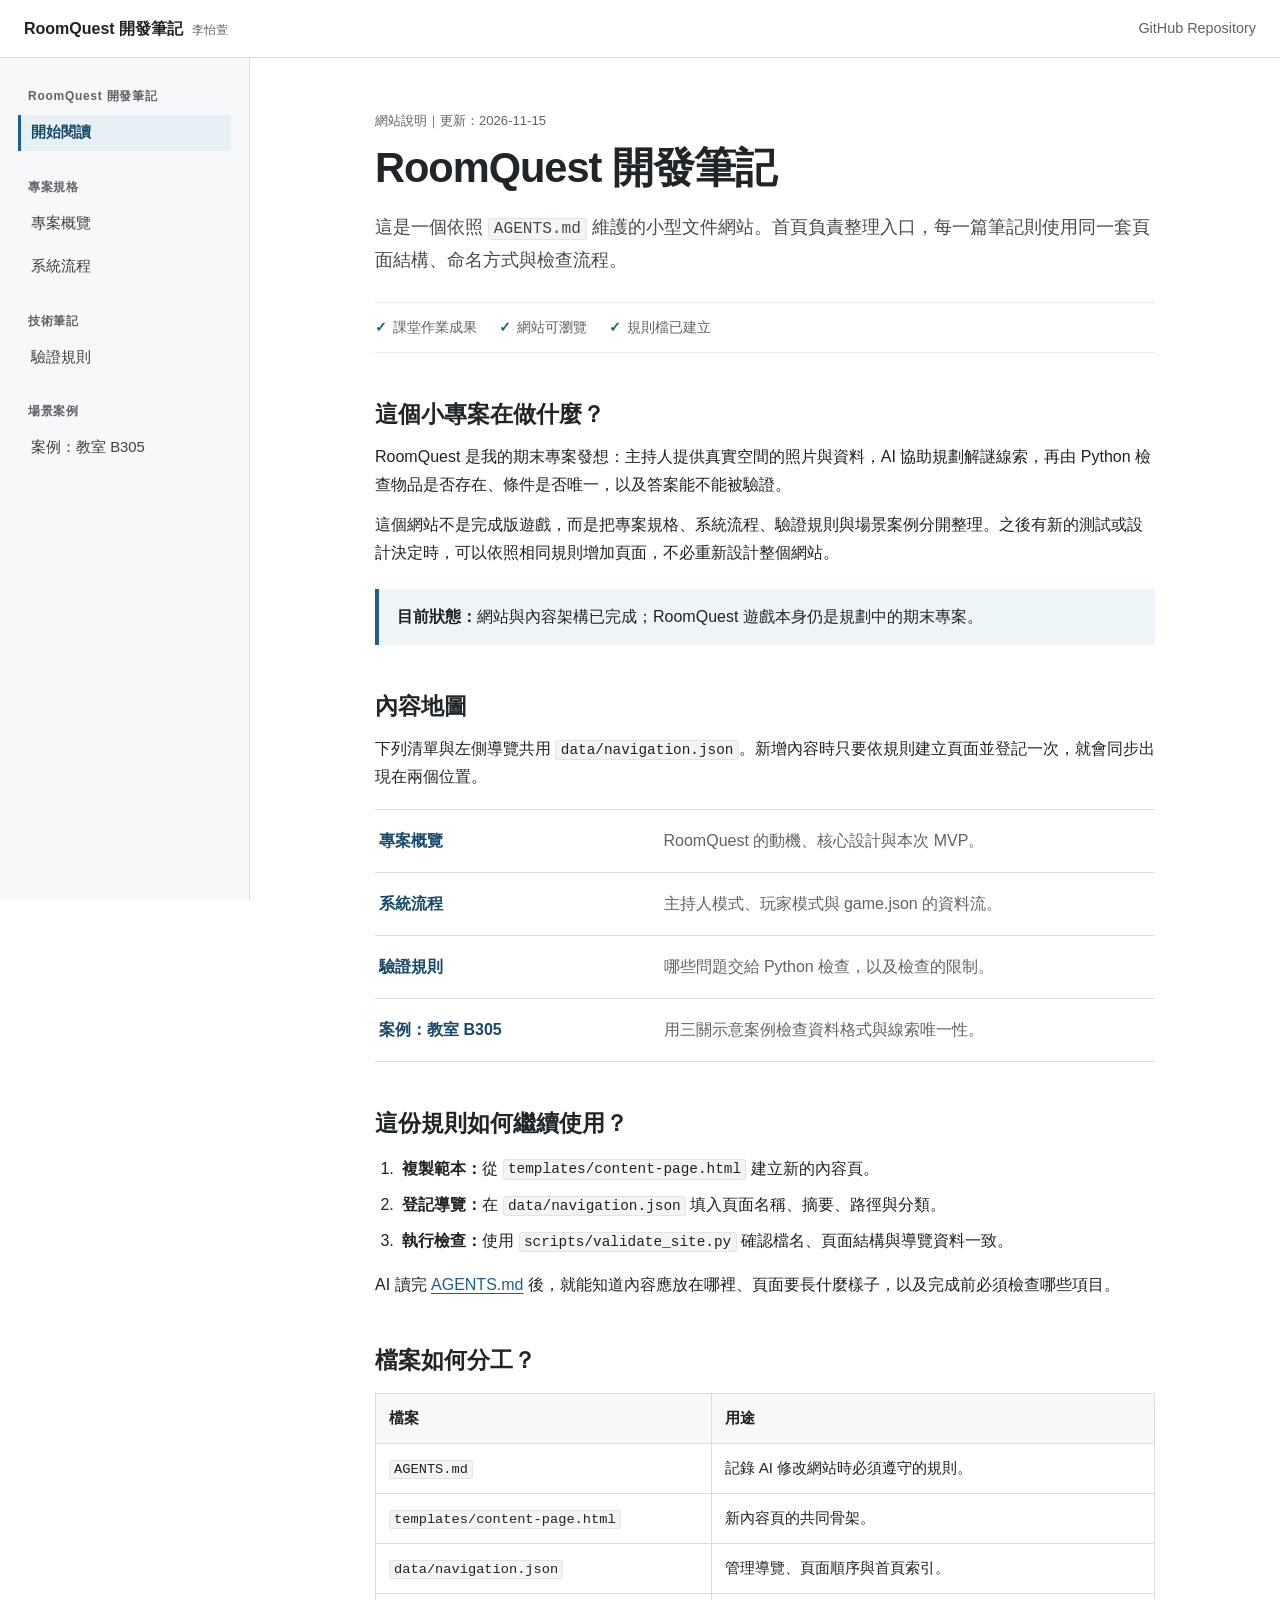
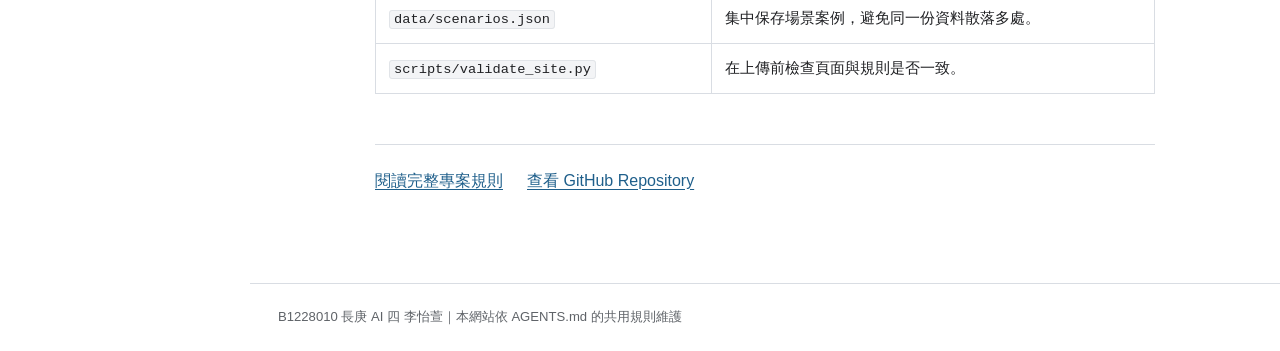
==== commit 56c3a1c5: "fix: use the actual update date" ====
--- a/index.html
+++ b/index.html
@@ -15,7 +15,7 @@
     <aside class="docs-sidebar" data-sidebar></aside>
     <main class="docs-main" id="main-content">
       <article class="doc-page">
-        <p class="page-meta">網站說明｜更新：2026-11-16</p>
+        <p class="page-meta">網站說明｜更新：2026-11-15</p>
         <h1>RoomQuest 開發筆記</h1>
         <p class="lead">這是一個依照 <code>AGENTS.md</code> 維護的小型文件網站。首頁負責整理入口，每一篇筆記則使用同一套頁面結構、命名方式與檢查流程。</p>
 
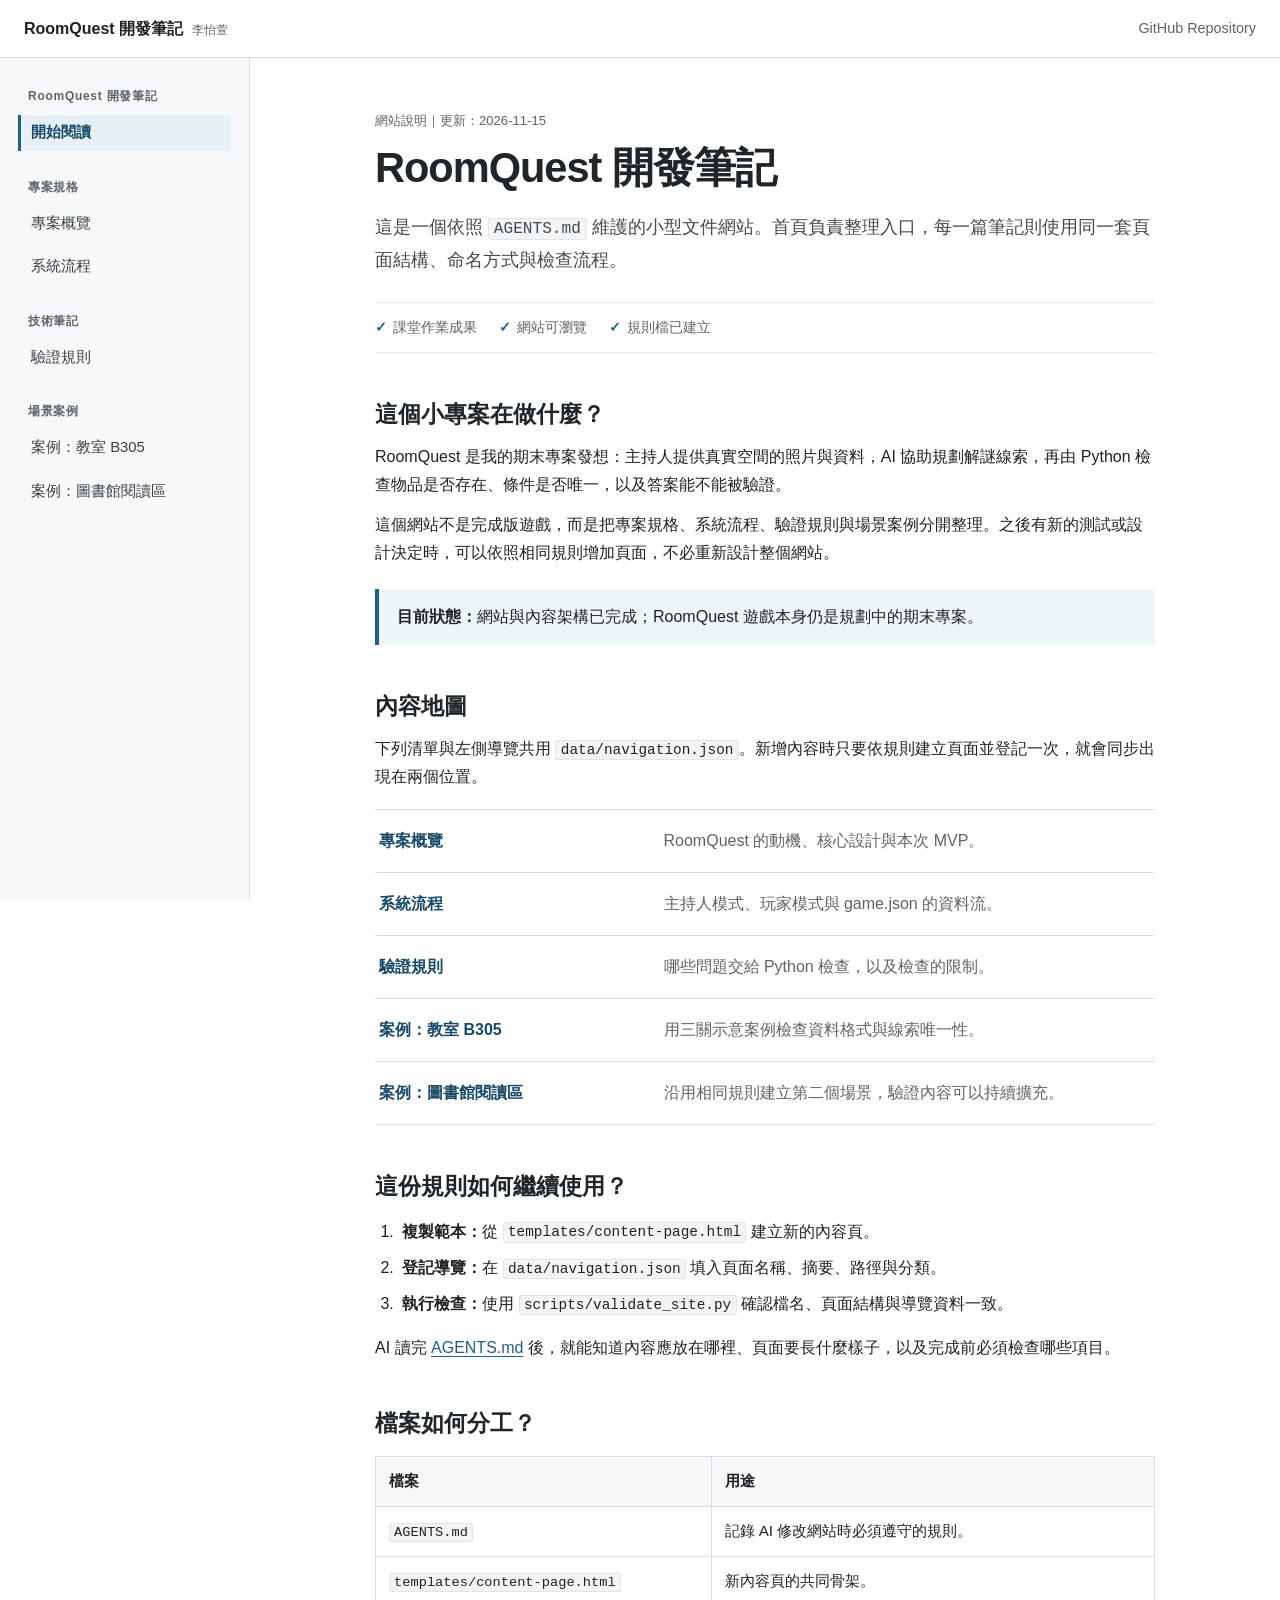
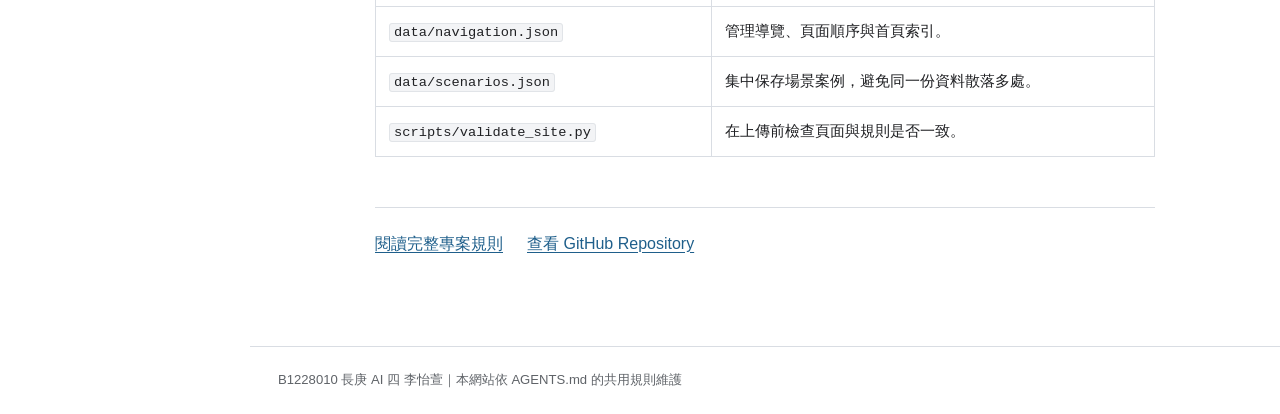
==== commit 964fbd12: "fix: refresh shared data after adding a scene" ====
--- a/index.html
+++ b/index.html
@@ -77,6 +77,6 @@
   </div>
 
   <footer class="docs-footer" data-site-footer></footer>
-  <script src="assets/js/main.js?v=20261116-2" defer></script>
+  <script src="assets/js/main.js?v=20261116-3" defer></script>
 </body>
 </html>
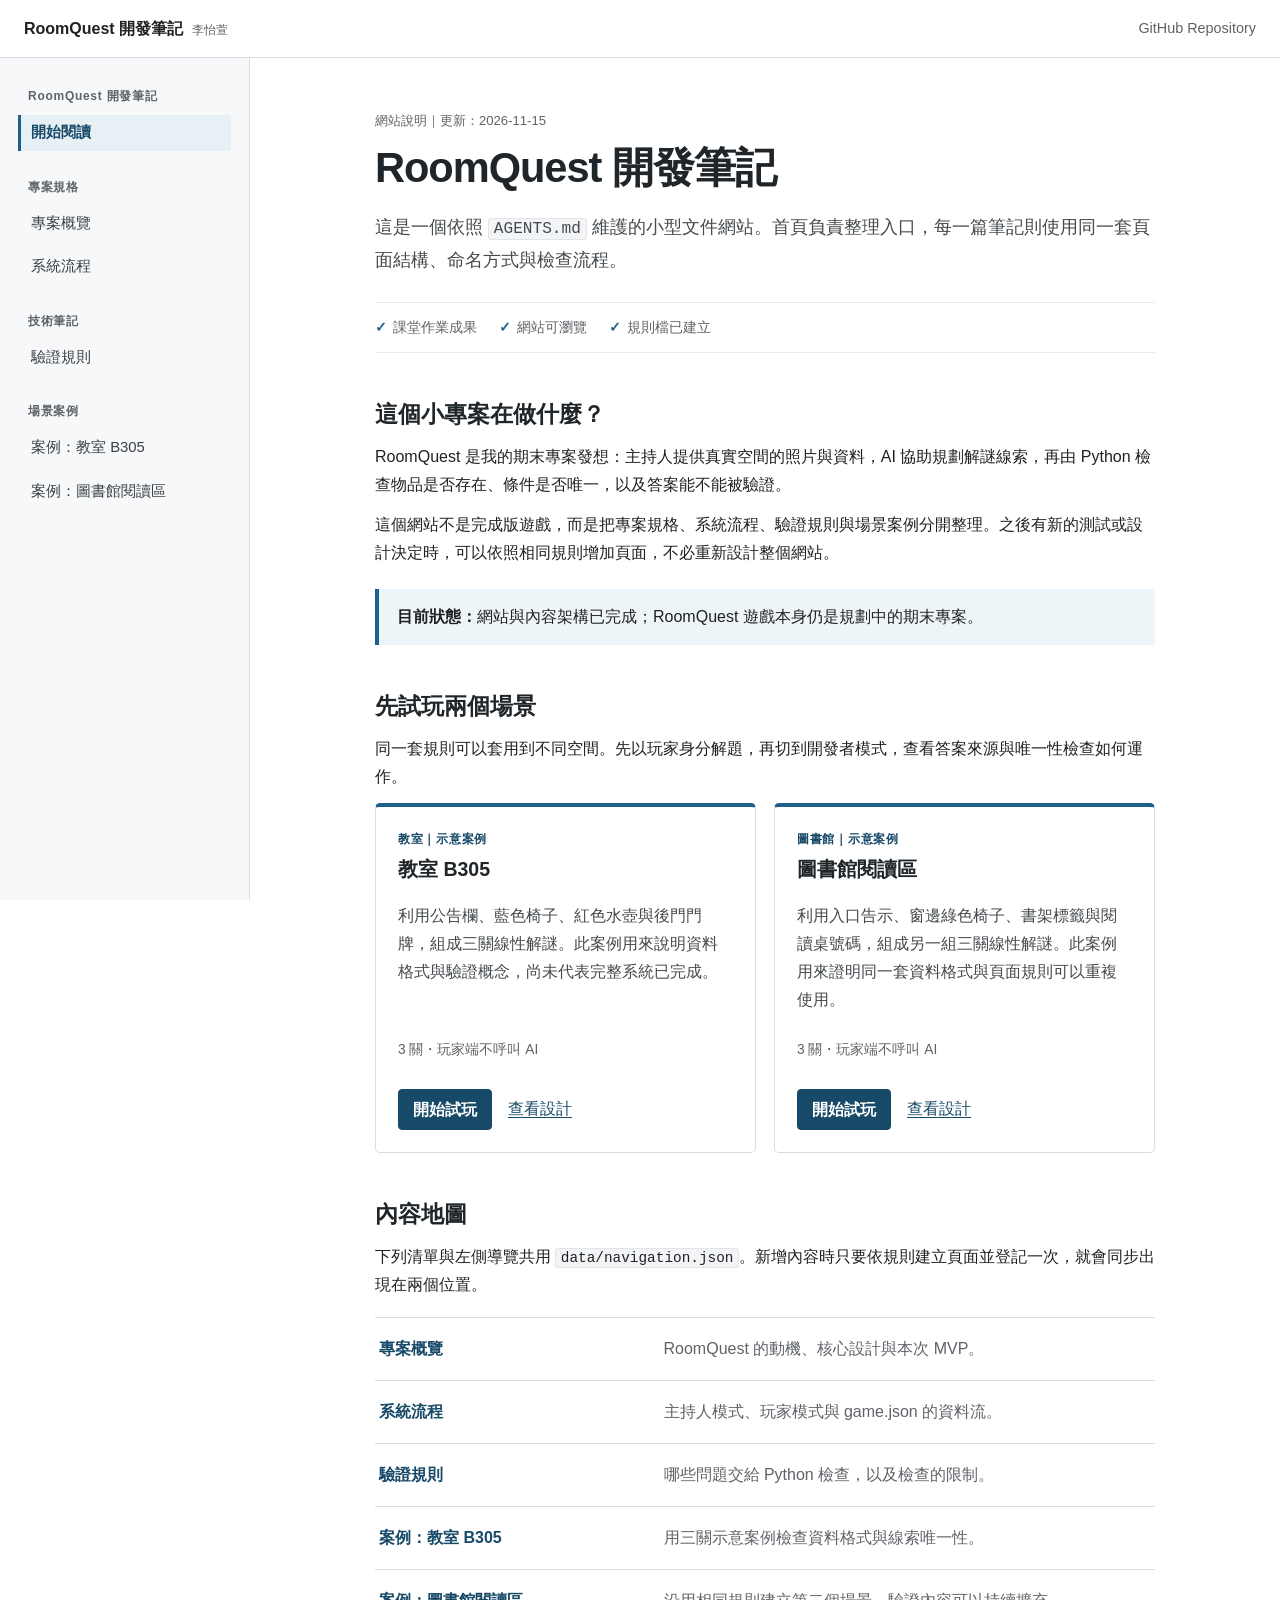
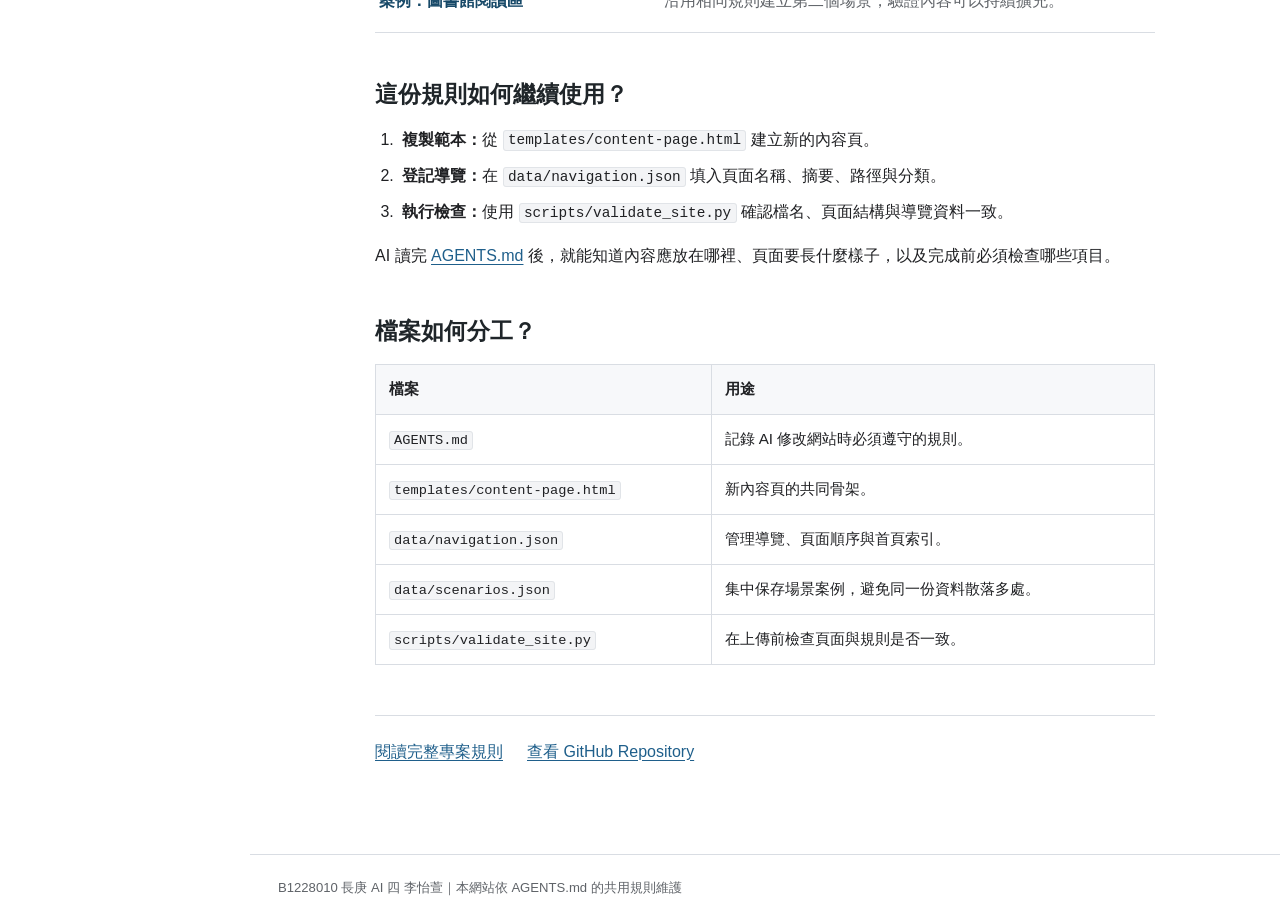
==== commit 690b1dab: "feat: add interactive player and verifier modes" ====
--- a/index.html
+++ b/index.html
@@ -5,7 +5,7 @@
   <meta name="viewport" content="width=device-width, initial-scale=1">
   <meta name="description" content="RoomQuest 開發筆記：以 AGENTS.md 維護、可持續新增內容的小型文件網站。">
   <title>RoomQuest 開發筆記</title>
-  <link rel="stylesheet" href="assets/css/styles.css?v=20261116-2">
+  <link rel="stylesheet" href="assets/css/styles.css?v=20261116-4">
 </head>
 <body data-root="" data-page="home">
   <a class="skip-link" href="#main-content">跳到主要內容</a>
@@ -32,6 +32,14 @@
           <aside class="note">
             <strong>目前狀態：</strong>網站與內容架構已完成；RoomQuest 遊戲本身仍是規劃中的期末專案。
           </aside>
+        </section>
+
+        <section>
+          <h2>先試玩兩個場景</h2>
+          <p>同一套規則可以套用到不同空間。先以玩家身分解題，再切到開發者模式，查看答案來源與唯一性檢查如何運作。</p>
+          <div data-scenario-cards aria-live="polite">
+            <p class="loading-text">正在載入場景……</p>
+          </div>
         </section>
 
         <section>
@@ -77,6 +85,7 @@
   </div>
 
   <footer class="docs-footer" data-site-footer></footer>
-  <script src="assets/js/main.js?v=20261116-3" defer></script>
+  <script src="assets/js/main.js?v=20261116-4" defer></script>
+  <script src="assets/js/scenario.js?v=20261116-4" defer></script>
 </body>
 </html>
--- a/assets/css/styles.css
+++ b/assets/css/styles.css
@@ -427,6 +427,346 @@
   font-size: 0.92rem;
 }
 
+.eyebrow,
+.scenario-card-meta {
+  margin: 0 0 6px;
+  color: var(--blue-dark);
+  font-size: 0.78rem;
+  font-weight: 750;
+  letter-spacing: 0.06em;
+}
+
+.scenario-card-grid {
+  display: grid;
+  grid-template-columns: repeat(2, minmax(0, 1fr));
+  gap: 18px;
+}
+
+.scenario-card {
+  display: flex;
+  flex-direction: column;
+  min-width: 0;
+  border: 1px solid var(--line);
+  border-top: 4px solid var(--blue);
+  border-radius: 5px;
+  padding: 22px;
+  background: #fff;
+}
+
+.scenario-card h3 {
+  margin: 0 0 8px;
+  font-size: 1.22rem;
+}
+
+.scenario-card > p:not(.scenario-card-meta, .scenario-card-facts) {
+  flex: 1;
+  color: #454a4e;
+}
+
+.scenario-card-facts {
+  color: var(--muted);
+  font-size: 0.86rem;
+}
+
+.scenario-card-actions,
+.play-actions {
+  display: flex;
+  align-items: center;
+  flex-wrap: wrap;
+  gap: 10px 16px;
+  margin-top: 14px;
+}
+
+.button-primary,
+.button-secondary,
+.mode-switch button,
+.text-button {
+  border-radius: 4px;
+  padding: 9px 14px;
+  font: inherit;
+  font-weight: 700;
+  line-height: 1.35;
+  cursor: pointer;
+}
+
+a.button-primary {
+  text-decoration: none;
+}
+
+.button-primary {
+  border: 1px solid var(--blue-dark);
+  color: #fff;
+  background: var(--blue-dark);
+}
+
+.button-primary:hover {
+  color: #fff;
+  background: #103c57;
+}
+
+.button-secondary {
+  border: 1px solid var(--blue);
+  color: var(--blue-dark);
+  background: #fff;
+}
+
+.button-secondary:disabled,
+.button-primary:disabled {
+  opacity: 0.5;
+  cursor: not-allowed;
+}
+
+.text-link,
+.text-button {
+  color: var(--blue-dark);
+  background: transparent;
+}
+
+.text-button {
+  border: 0;
+  text-decoration: underline;
+  text-underline-offset: 3px;
+}
+
+.mode-switch {
+  display: inline-flex;
+  margin: 24px 0 4px;
+  border: 1px solid var(--line);
+  border-radius: 5px;
+  padding: 3px;
+  background: var(--sidebar);
+}
+
+.mode-switch button {
+  border: 0;
+  color: var(--muted);
+  background: transparent;
+}
+
+.mode-switch button.is-active {
+  color: #fff;
+  background: var(--blue-dark);
+}
+
+.play-panel,
+.developer-panel {
+  margin-top: 24px;
+}
+
+.play-progress-row {
+  display: flex;
+  justify-content: space-between;
+  gap: 16px;
+  color: var(--muted);
+  font-size: 0.9rem;
+}
+
+.play-progress-track {
+  height: 6px;
+  overflow: hidden;
+  margin: 8px 0 22px;
+  border-radius: 3px;
+  background: #e7ebee;
+}
+
+.play-progress-track span {
+  display: block;
+  height: 100%;
+  background: var(--blue);
+  transition: width 180ms ease-out;
+}
+
+.play-clue-card,
+.completion-panel,
+.uniqueness-demo {
+  border: 1px solid var(--line);
+  border-radius: 5px;
+  padding: 24px;
+  background: #fff;
+}
+
+.play-clue-card {
+  border-left: 5px solid var(--blue);
+}
+
+.play-clue-card h3,
+.completion-panel h3,
+.uniqueness-demo h3 {
+  margin-top: 0;
+}
+
+.clue-prompt {
+  font-size: 1.08rem;
+}
+
+.answer-form {
+  margin-top: 24px;
+}
+
+.answer-form label {
+  display: block;
+  margin-bottom: 6px;
+  font-weight: 700;
+}
+
+.answer-controls {
+  display: grid;
+  grid-template-columns: minmax(0, 1fr) auto;
+  gap: 10px;
+}
+
+.answer-controls input {
+  min-width: 0;
+  border: 1px solid #aeb4b9;
+  border-radius: 4px;
+  padding: 10px 12px;
+  font: inherit;
+}
+
+.answer-controls input:focus {
+  border-color: var(--blue);
+  outline: 3px solid #d9eaf3;
+}
+
+.feedback {
+  margin-top: 16px;
+}
+
+.feedback.is-error,
+.feedback.is-success {
+  border-left: 4px solid #b45309;
+  padding: 10px 14px;
+  background: #fff8e8;
+}
+
+.feedback.is-success {
+  border-left-color: #2f7b55;
+  background: #eef8f2;
+}
+
+.next-clue {
+  display: block;
+  margin-top: 12px;
+}
+
+.hint-list {
+  margin-top: 16px;
+  border-top: 1px solid var(--soft-line);
+  padding-top: 14px;
+}
+
+.hint-list:empty {
+  display: none;
+}
+
+.play-note {
+  color: var(--muted);
+  font-size: 0.86rem;
+}
+
+.completion-panel {
+  border-top: 5px solid #2f7b55;
+  text-align: center;
+}
+
+.final-code {
+  margin: 20px 0;
+  color: var(--blue-dark);
+  font-family: "SFMono-Regular", Consolas, monospace;
+  font-size: clamp(2.4rem, 8vw, 4rem);
+  font-weight: 800;
+  letter-spacing: 0.12em;
+}
+
+.uniqueness-demo {
+  margin-top: 36px;
+  border-top: 5px solid var(--blue);
+  background: var(--blue-soft);
+}
+
+.constraint-fieldset {
+  margin: 22px 0;
+  border: 0;
+  padding: 0;
+}
+
+.constraint-fieldset legend {
+  margin-bottom: 9px;
+  font-weight: 700;
+}
+
+.constraint-grid,
+.candidate-grid {
+  display: grid;
+  grid-template-columns: repeat(3, minmax(0, 1fr));
+  gap: 10px;
+}
+
+.constraint-option {
+  display: flex;
+  align-items: center;
+  gap: 9px;
+  border: 1px solid #b9cbd6;
+  border-radius: 4px;
+  padding: 10px 12px;
+  background: #fff;
+  cursor: pointer;
+}
+
+.constraint-option:has(input:checked) {
+  border-color: var(--blue);
+  color: var(--blue-dark);
+  background: #e1eff6;
+  font-weight: 700;
+}
+
+.candidate-grid {
+  grid-template-columns: repeat(2, minmax(0, 1fr));
+}
+
+.candidate-card {
+  border: 1px solid var(--line);
+  border-radius: 4px;
+  padding: 14px;
+  background: #fff;
+}
+
+.candidate-card p {
+  margin: 2px 0 8px;
+}
+
+.candidate-card p:nth-child(2),
+.candidate-card span {
+  color: var(--muted);
+  font-size: 0.82rem;
+}
+
+.candidate-card.is-match {
+  border-color: #54886b;
+}
+
+.candidate-card.is-excluded {
+  opacity: 0.48;
+}
+
+.unique-result {
+  margin: 18px 0 0;
+  border-left: 4px solid var(--blue);
+  padding: 10px 14px;
+  background: #fff;
+  font-weight: 700;
+}
+
+.unique-result.is-unique {
+  border-left-color: #2f7b55;
+  color: #21583d;
+}
+
+.unique-result.is-warning {
+  border-left-color: #b45309;
+  color: #7a3d0a;
+}
+
 @media (max-width: 800px) {
   :root {
     --header-height: 56px;
@@ -488,6 +828,22 @@
   .scenario-object-list {
     columns: 1;
   }
+
+  .scenario-card-grid,
+  .constraint-grid,
+  .candidate-grid {
+    grid-template-columns: 1fr;
+  }
+
+  .answer-controls {
+    grid-template-columns: 1fr;
+  }
+
+  .play-clue-card,
+  .completion-panel,
+  .uniqueness-demo {
+    padding: 19px;
+  }
 }
 
 @media (prefers-reduced-motion: reduce) {
